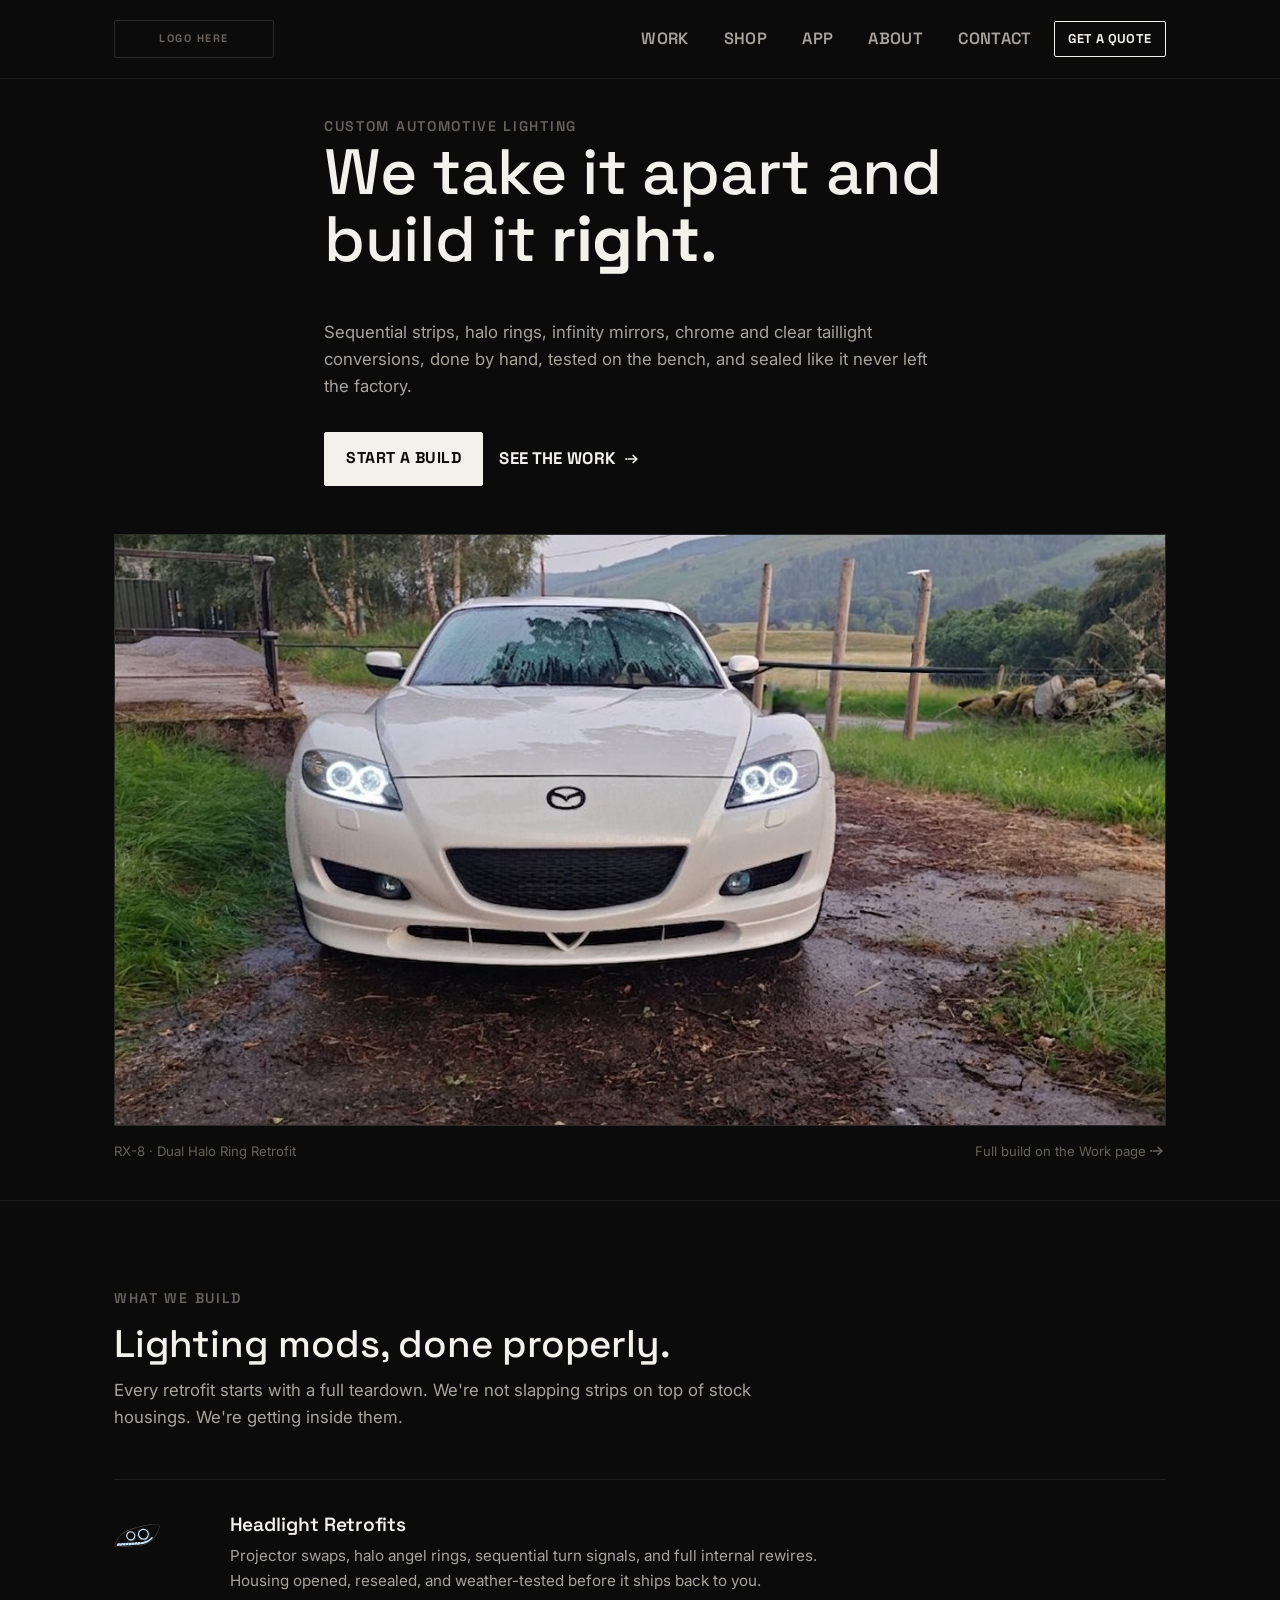
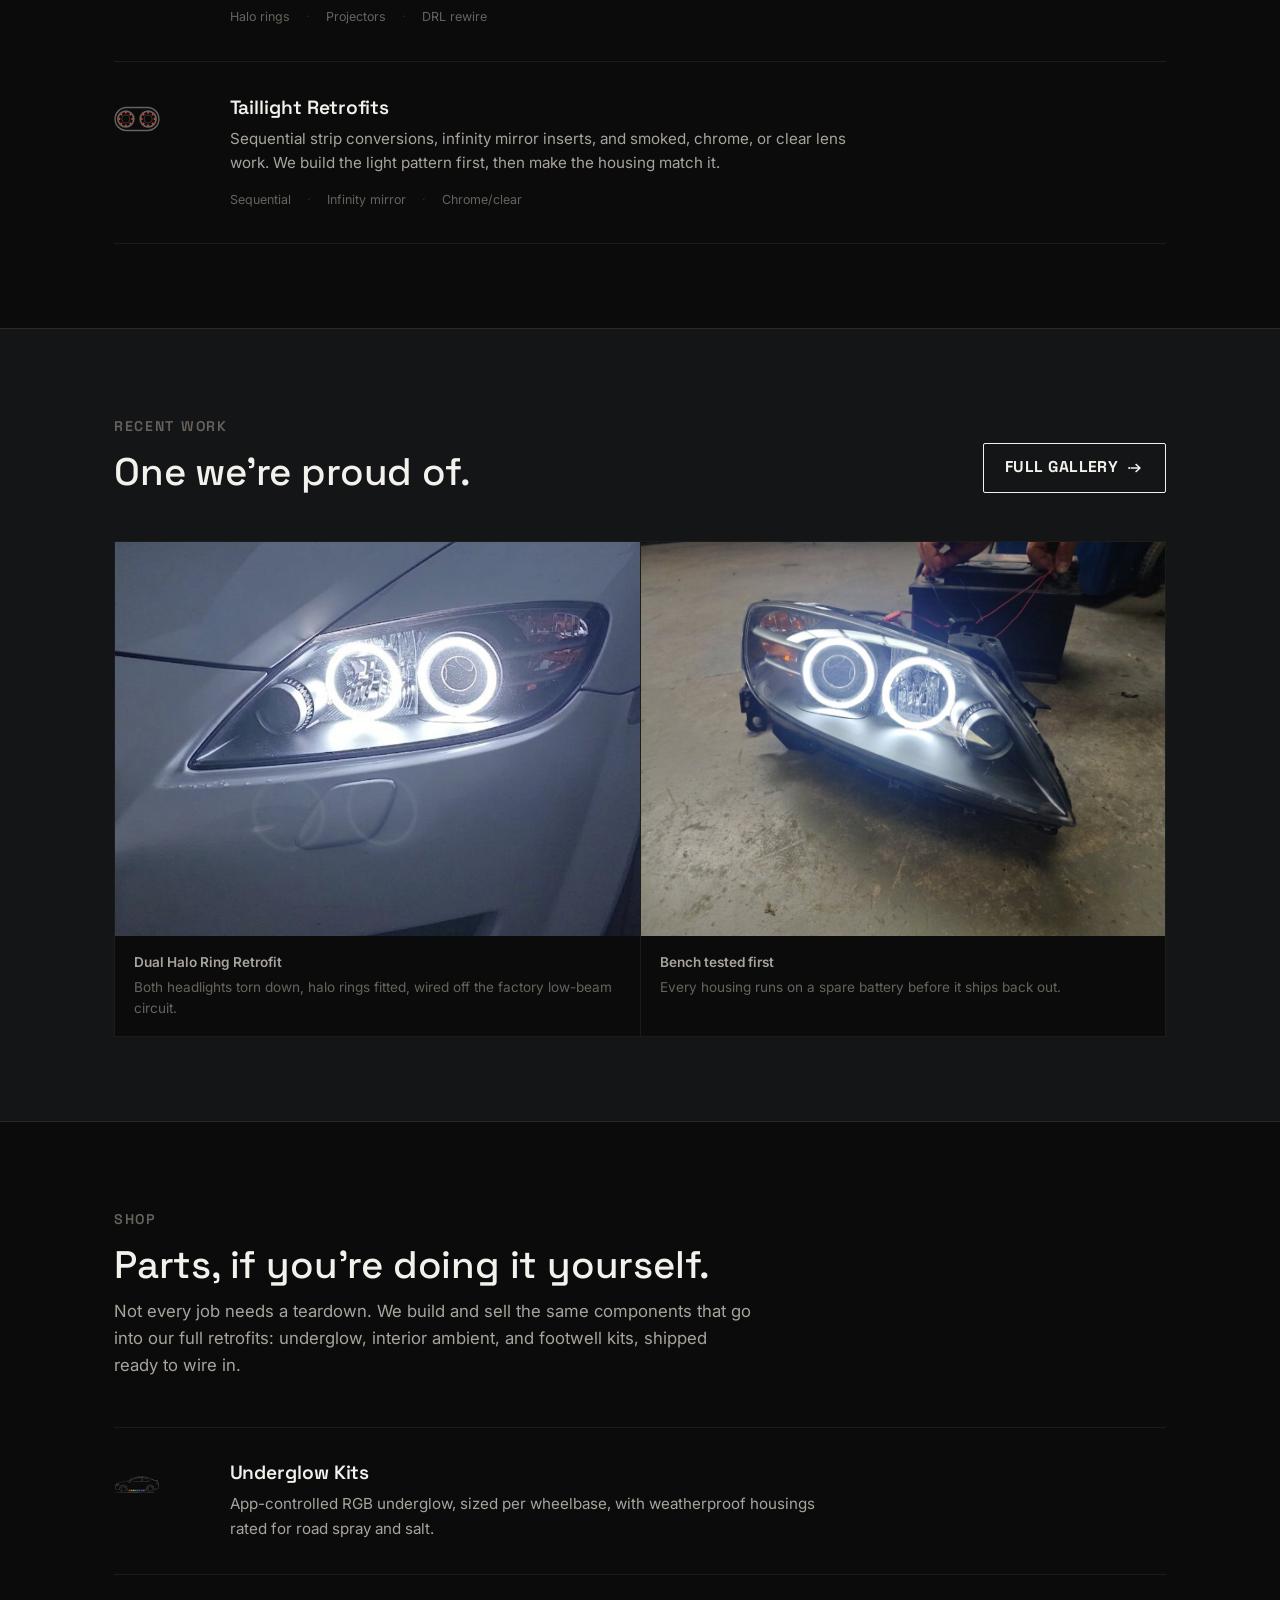
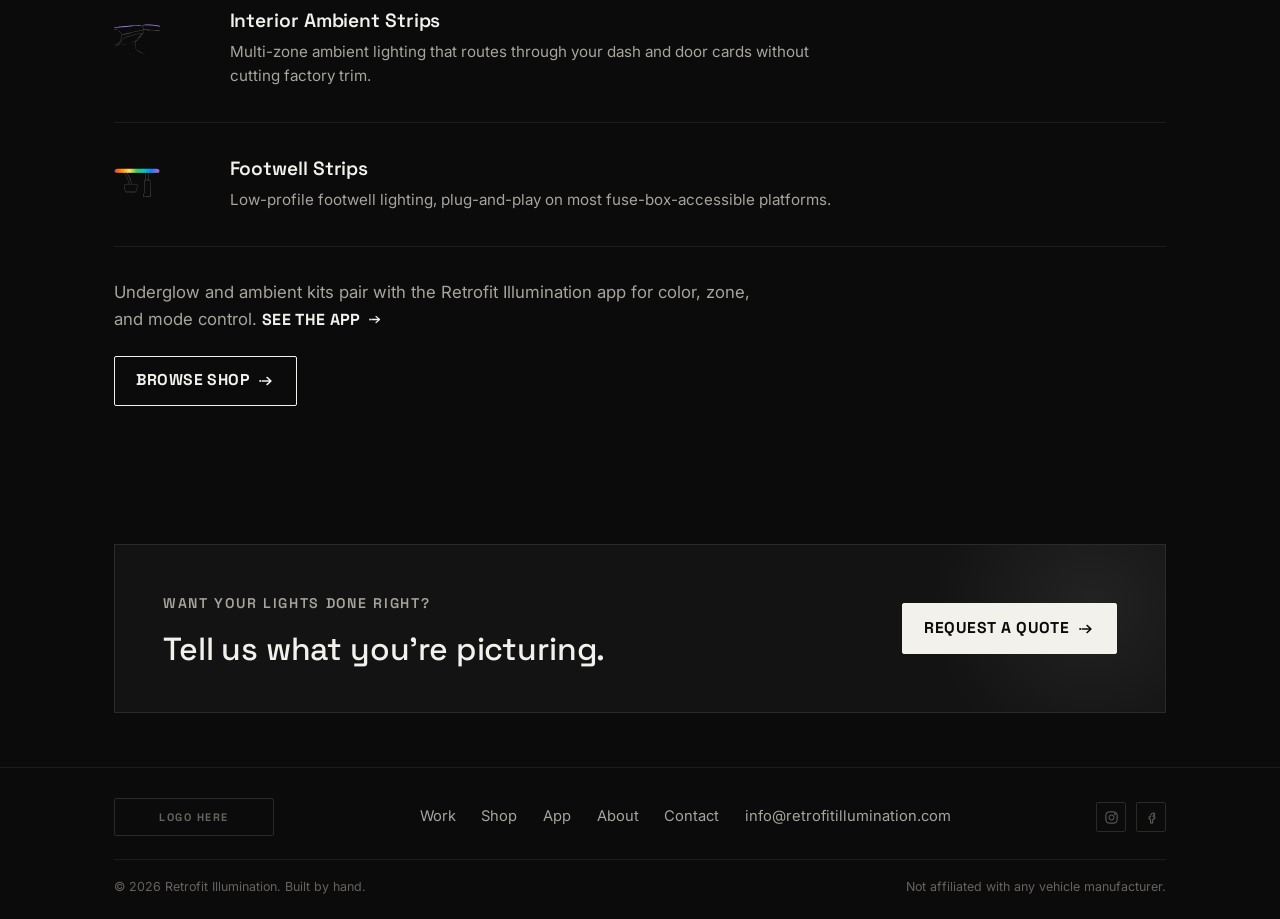
==== index.html @ 4b5e0c98 "Widen taillight ring gap and add a pill-shaped surround Increases spacing between the two rings so t" ====
<!doctype html>
<html lang="en">
<head>
<meta charset="UTF-8">
<meta name="viewport" content="width=device-width, initial-scale=1.0">
<title>Retrofit Illumination | Custom Headlight &amp; Taillight Retrofits</title>
<meta name="description" content="Headlight and taillight retrofits, sequential tail strips, halo rings, infinity mirrors, chrome/clear conversions, underglow, and interior ambient lighting. Built in-house, tested before it ships.">
<link rel="icon" href="assets/favicon.svg" type="image/svg+xml">
<link rel="stylesheet" href="css/style.css">
</head>
<body>

<nav class="site-nav">
  <div class="wrap">
    <a href="index.html" class="brand">
      <span class="logo-slot">Logo Here</span>
    </a>
    <div class="nav-cta">
      <div class="nav-links">
        <a href="work.html">Work</a>
        <a href="shop.html">Shop</a>
        <a href="app.html">App</a>
        <a href="about.html">About</a>
        <a href="contact.html">Contact</a>
      </div>
      <a href="contact.html" class="btn small">Get a Quote</a>
        <button type="button" class="menu-toggle" aria-label="Menu" aria-expanded="false">
          <span class="beams"><span></span><span></span><span></span></span>
        </button>
    </div>
  </div>
  <div class="mobile-menu">
    <div class="wrap">
      <ul>
        <li><a href="work.html">Work</a></li>
        <li><a href="shop.html">Shop</a></li>
        <li><a href="app.html">App</a></li>
        <li><a href="about.html">About</a></li>
        <li><a href="contact.html">Contact</a></li>
      </ul>
    </div>
  </div>
</nav>

<header class="hero">
  <div class="wrap hero-copy">
    <span class="kicker">Custom Automotive Lighting</span>
    <h1>We take it apart and build it <em>right</em>.</h1>
    <p class="lede">Sequential strips, halo rings, infinity mirrors, chrome and clear taillight conversions, done by hand, tested on the bench, and sealed like it never left the factory.</p>
    <div class="hero-actions">
      <a href="contact.html" class="btn btn-fill">Start a Build</a>
      <a href="work.html" class="link-arrow">See the Work <span class="arrow"><svg class="icon-beam" viewBox="0 0 20 12" width="16" height="10" fill="none" stroke="currentColor" stroke-width="1.8" stroke-linecap="round" stroke-linejoin="round" aria-hidden="true"><circle cx="1.5" cy="6" r="1.3" fill="currentColor" stroke="none"/><path d="M4 6h11M10 1.5l5 4.5-5 4.5"/></svg></span></a>
    </div>
  </div>
  <div class="wrap hero-media">
    <div class="hero-photo">
      <img src="assets/work/rx8-full-white.jpg" alt="Mazda RX-8 with halo ring headlights, front view">
    </div>
    <div class="photo-cap">
      <span>RX-8 · Dual Halo Ring Retrofit</span>
      <span class="hide-mobile">Full build on the Work page <svg class="icon-beam" viewBox="0 0 20 12" width="16" height="10" fill="none" stroke="currentColor" stroke-width="1.8" stroke-linecap="round" stroke-linejoin="round" aria-hidden="true"><circle cx="1.5" cy="6" r="1.3" fill="currentColor" stroke="none"/><path d="M4 6h11M10 1.5l5 4.5-5 4.5"/></svg></span>
    </div>
  </div>
</header>

<!-- CAPABILITIES -->
<section>
  <div class="wrap">
    <div class="sec-head">
      <span class="kicker">What We Build</span>
      <h2>Lighting mods, done properly.</h2>
      <p class="lede">Every retrofit starts with a full teardown. We're not slapping strips on top of stock housings. We're getting inside them.</p>
    </div>

    <div class="index-list">
      <div class="index-row">
        <span class="row-icon" aria-hidden="true"><svg viewBox="0 0 256 256"><g transform="translate(0.000000,256.000000) scale(0.100000,-0.100000)"><path fill="currentColor" d="M 2090.0,1929.0 C 1756.0,1893.0 1261.0,1771.0 900.0,1638.0 C 461.0,1475.0 308.0,1341.0 109.0,945.0 C 17.0,763.0 9.0,695.0 74.0,670.0 C 134.0,648.0 1430.0,733.0 1607.0,771.0 C 1862.0,826.0 2025.0,916.0 2171.0,1083.0 C 2317.0,1251.0 2430.0,1447.0 2500.0,1656.0 C 2570.0,1867.0 2522.0,1930.0 2290.0,1936.0 C 2227.0,1937.0 2137.0,1934.0 2090.0,1929.0 M 2442.0,1893.0 C 2513.0,1861.0 2524.0,1823.0 2495.0,1711.0 C 2422.0,1428.0 2177.0,1064.0 1972.0,932.0 C 1848.0,852.0 1666.0,792.0 1480.0,771.0 C 1281.0,748.0 423.0,692.0 203.0,688.0 C 59.0,686.0 45.0,692.0 53.0,755.0 C 65.0,841.0 245.0,1168.0 348.0,1288.0 C 466.0,1426.0 688.0,1547.0 1025.0,1659.0 C 1656.0,1868.0 2270.0,1969.0 2442.0,1893.0"/><path fill="#cfe9ff" d="M 1543.0,1672.0 C 1215.0,1555.0 1292.0,1074.0 1640.0,1076.0 C 1766.0,1076.0 1854.0,1131.0 1910.0,1242.0 C 2030.0,1483.0 1793.0,1761.0 1543.0,1672.0 M 1765.0,1585.0 C 1895.0,1504.0 1914.0,1307.0 1802.0,1203.0 C 1682.0,1091.0 1492.0,1127.0 1424.0,1275.0 C 1382.0,1363.0 1399.0,1479.0 1463.0,1549.0 C 1533.0,1625.0 1674.0,1642.0 1765.0,1585.0 M 1864.0,1628.0 C 1934.0,1557.0 1962.0,1495.0 1968.0,1399.0 C 1980.0,1205.0 1855.0,1067.0 1651.0,1049.0 L 1565.0,1042.0 L 1655.0,1044.0 C 1733.0,1046.0 1752.0,1050.0 1798.0,1075.0 C 1998.0,1184.0 2042.0,1449.0 1889.0,1615.0 C 1865.0,1640.0 1838.0,1666.0 1829.0,1671.0 C 1819.0,1676.0 1835.0,1656.0 1864.0,1628.0 M 1393.0,1618.0 C 1343.0,1566.0 1312.0,1506.0 1305.0,1448.0 L 1300.0,1405.0 L 1313.0,1455.0 C 1331.0,1522.0 1354.0,1564.0 1402.0,1616.0 C 1454.0,1672.0 1447.0,1673.0 1393.0,1618.0 M 834.0,1526.0 C 627.0,1430.0 630.0,1146.0 840.0,1051.0 C 933.0,1009.0 1073.0,1043.0 1134.0,1123.0 C 1296.0,1336.0 1072.0,1637.0 834.0,1526.0 M 1042.0,1454.0 C 1160.0,1371.0 1157.0,1201.0 1037.0,1122.0 C 978.0,1083.0 891.0,1084.0 831.0,1123.0 C 785.0,1154.0 740.0,1232.0 740.0,1284.0 C 740.0,1445.0 915.0,1543.0 1042.0,1454.0 M 1146.0,1480.0 C 1181.0,1439.0 1202.0,1391.0 1216.0,1316.0 L 1230.0,1245.0 L 1225.0,1309.0 C 1219.0,1383.0 1193.0,1445.0 1152.0,1481.0 L 1125.0,1505.0 L 1146.0,1480.0 M 1291.0,1375.0 C 1289.0,1333.0 1322.0,1233.0 1353.0,1188.0 C 1387.0,1138.0 1457.0,1078.0 1503.0,1061.0 C 1558.0,1040.0 1552.0,1051.0 1492.0,1081.0 C 1383.0,1135.0 1337.0,1202.0 1301.0,1355.0 C 1296.0,1377.0 1292.0,1386.0 1291.0,1375.0 M 2061.0,1207.0 C 2055.0,1199.0 2053.0,1191.0 2055.0,1188.0 C 2058.0,1185.0 2033.0,1157.0 1999.0,1126.0 C 1897.0,1032.0 1749.0,969.0 1582.0,951.0 C 1536.0,946.0 1498.0,940.0 1496.0,939.0 C 1489.0,929.0 1450.0,826.0 1450.0,817.0 C 1450.0,803.0 1537.0,815.0 1656.0,845.0 C 1843.0,892.0 2028.0,1004.0 2125.0,1128.0 C 2185.0,1204.0 2184.0,1214.0 2119.0,1206.0 C 2085.0,1201.0 2070.0,1202.0 2075.0,1210.0 C 2084.0,1225.0 2074.0,1222.0 2061.0,1207.0 M 1175.0,1136.0 C 1136.0,1069.0 1069.0,1024.0 994.0,1014.0 C 928.0,1006.0 848.0,1015.0 808.0,1036.0 C 793.0,1044.0 780.0,1048.0 780.0,1045.0 C 780.0,1041.0 801.0,1030.0 827.0,1018.0 C 956.0,961.0 1129.0,1020.0 1191.0,1143.0 C 1221.0,1200.0 1210.0,1196.0 1175.0,1136.0 M 1310.0,874.0 C 1293.0,838.0 1280.0,804.0 1280.0,799.0 C 1280.0,790.0 1411.0,799.0 1422.0,809.0 C 1427.0,813.0 1441.0,844.0 1454.0,878.0 L 1479.0,940.0 L 1409.0,940.0 L 1339.0,940.0 L 1310.0,874.0 M 1146.0,859.0 C 1131.0,820.0 1120.0,787.0 1122.0,785.0 C 1124.0,783.0 1156.0,784.0 1194.0,788.0 L 1262.0,795.0 L 1286.0,854.0 C 1299.0,887.0 1310.0,917.0 1310.0,922.0 C 1310.0,926.0 1279.0,930.0 1242.0,930.0 L 1174.0,930.0 L 1146.0,859.0 M 916.0,910.0 L 848.0,905.0 L 822.0,837.0 C 809.0,800.0 799.0,768.0 801.0,767.0 C 803.0,765.0 835.0,766.0 872.0,768.0 L 939.0,772.0 L 966.0,841.0 C 980.0,880.0 991.0,912.0 989.0,913.0 C 987.0,914.0 954.0,913.0 916.0,910.0 M 984.0,850.0 C 969.0,811.0 959.0,778.0 962.0,775.0 C 964.0,773.0 996.0,773.0 1033.0,777.0 L 1100.0,783.0 L 1119.0,834.0 C 1130.0,862.0 1141.0,893.0 1145.0,903.0 C 1151.0,918.0 1145.0,920.0 1082.0,920.0 L 1012.0,920.0 L 984.0,850.0 M 757.0,900.0 L 688.0,895.0 L 664.0,836.0 C 636.0,766.0 634.0,745.0 656.0,754.0 C 665.0,757.0 695.0,760.0 724.0,760.0 L 777.0,760.0 L 804.0,832.0 C 818.0,871.0 829.0,904.0 828.0,904.0 C 826.0,905.0 794.0,903.0 757.0,900.0 M 596.0,890.0 L 526.0,885.0 L 503.0,825.0 C 490.0,793.0 480.0,762.0 480.0,758.0 C 480.0,754.0 511.0,750.0 549.0,750.0 L 617.0,750.0 L 644.0,822.0 C 658.0,861.0 669.0,894.0 668.0,894.0 C 666.0,895.0 634.0,893.0 596.0,890.0 M 430.0,883.0 L 365.0,879.0 L 339.0,809.0 L 312.0,739.0 L 383.0,742.0 L 455.0,745.0 L 482.0,810.0 C 511.0,881.0 514.0,891.0 503.0,888.0 C 498.0,887.0 466.0,884.0 430.0,883.0 M 257.0,873.0 L 199.0,869.0 L 179.0,824.0 C 169.0,799.0 157.0,767.0 154.0,753.0 L 147.0,729.0 L 221.0,736.0 C 262.0,739.0 296.0,743.0 297.0,744.0 C 298.0,744.0 310.0,775.0 324.0,813.0 C 346.0,872.0 347.0,880.0 332.0,878.0 C 323.0,877.0 289.0,875.0 257.0,873.0"/></g></svg></span>
        <div>
          <h3>Headlight Retrofits</h3>
          <p>Projector swaps, halo angel rings, sequential turn signals, and full internal rewires. Housing opened, resealed, and weather-tested before it ships back to you.</p>
          <div class="tags"><span>Halo rings</span><span>Projectors</span><span>DRL rewire</span></div>
        </div>
      </div>
      <div class="index-row">
        <span class="row-icon" aria-hidden="true"><svg viewBox="0 0 256 256"><rect x="6" y="64" width="244" height="128" rx="64" fill="none" stroke="currentColor" stroke-width="8"/><circle cx="66" cy="128" r="44" fill="none" stroke="currentColor" stroke-width="10"/><circle cx="66" cy="128" r="22" fill="none" stroke="currentColor" stroke-width="6" opacity=".5"/><rect x="60.5" y="88.5" width="11" height="9" rx="4.5" fill="#ff3b30" transform="rotate(0.0 66 128)"/><rect x="60.5" y="88.5" width="11" height="9" rx="4.5" fill="#ff3b30" transform="rotate(45.0 66 128)"/><rect x="60.5" y="88.5" width="11" height="9" rx="4.5" fill="#ff3b30" transform="rotate(90.0 66 128)"/><rect x="60.5" y="88.5" width="11" height="9" rx="4.5" fill="#ff3b30" transform="rotate(135.0 66 128)"/><rect x="60.5" y="88.5" width="11" height="9" rx="4.5" fill="#ff3b30" transform="rotate(180.0 66 128)"/><rect x="60.5" y="88.5" width="11" height="9" rx="4.5" fill="#ff3b30" transform="rotate(225.0 66 128)"/><rect x="60.5" y="88.5" width="11" height="9" rx="4.5" fill="#ff3b30" transform="rotate(270.0 66 128)"/><rect x="60.5" y="88.5" width="11" height="9" rx="4.5" fill="#ff3b30" transform="rotate(315.0 66 128)"/><circle cx="190" cy="128" r="44" fill="none" stroke="currentColor" stroke-width="10"/><circle cx="190" cy="128" r="22" fill="none" stroke="currentColor" stroke-width="6" opacity=".5"/><rect x="184.5" y="88.5" width="11" height="9" rx="4.5" fill="#ff3b30" transform="rotate(0.0 190 128)"/><rect x="184.5" y="88.5" width="11" height="9" rx="4.5" fill="#ff3b30" transform="rotate(45.0 190 128)"/><rect x="184.5" y="88.5" width="11" height="9" rx="4.5" fill="#ff3b30" transform="rotate(90.0 190 128)"/><rect x="184.5" y="88.5" width="11" height="9" rx="4.5" fill="#ff3b30" transform="rotate(135.0 190 128)"/><rect x="184.5" y="88.5" width="11" height="9" rx="4.5" fill="#ff3b30" transform="rotate(180.0 190 128)"/><rect x="184.5" y="88.5" width="11" height="9" rx="4.5" fill="#ff3b30" transform="rotate(225.0 190 128)"/><rect x="184.5" y="88.5" width="11" height="9" rx="4.5" fill="#ff3b30" transform="rotate(270.0 190 128)"/><rect x="184.5" y="88.5" width="11" height="9" rx="4.5" fill="#ff3b30" transform="rotate(315.0 190 128)"/></svg></span>
        <div>
          <h3>Taillight Retrofits</h3>
          <p>Sequential strip conversions, infinity mirror inserts, and smoked, chrome, or clear lens work. We build the light pattern first, then make the housing match it.</p>
          <div class="tags"><span>Sequential</span><span>Infinity mirror</span><span>Chrome/clear</span></div>
        </div>
      </div>
    </div>
  </div>
</section>

<!-- FEATURED WORK -->
<section class="alt">
  <div class="wrap">
    <div class="sec-head-row">
      <div class="sec-head" style="margin-bottom:0;">
        <span class="kicker">Recent Work</span>
        <h2>One we're proud of.</h2>
      </div>
      <a href="work.html" class="btn">Full Gallery <svg class="icon-beam" viewBox="0 0 20 12" width="16" height="10" fill="none" stroke="currentColor" stroke-width="1.8" stroke-linecap="round" stroke-linejoin="round" aria-hidden="true"><circle cx="1.5" cy="6" r="1.3" fill="currentColor" stroke="none"/><path d="M4 6h11M10 1.5l5 4.5-5 4.5"/></svg></a>
    </div>

    <div class="photo-grid">
      <figure>
        <img class="obj-headlight" src="assets/work/rx8-offside-closeup.jpg" alt="RX-8 halo headlight lit up at night, close up">
        <figcaption><strong>Dual Halo Ring Retrofit</strong>Both headlights torn down, halo rings fitted, wired off the factory low-beam circuit.</figcaption>
      </figure>
      <figure>
        <img src="assets/work/rx8-benchtest.jpg" alt="RX-8 headlight off the car, wired to a battery for a bench test">
        <figcaption><strong>Bench tested first</strong>Every housing runs on a spare battery before it ships back out.</figcaption>
      </figure>
    </div>
  </div>
</section>

<!-- SHOP -->
<section>
  <div class="wrap">
    <div class="sec-head">
      <span class="kicker">Shop</span>
      <h2>Parts, if you're doing it yourself.</h2>
      <p class="lede">Not every job needs a teardown. We build and sell the same components that go into our full retrofits: underglow, interior ambient, and footwell kits, shipped ready to wire in.</p>
    </div>

    <div class="index-list">
      <div class="index-row">
        <span class="row-icon" aria-hidden="true"><svg viewBox="0 0 256 256"><g transform="translate(0.000000,256.000000) scale(0.100000,-0.100000)"><path fill="currentColor" d="M 1325.0,1690.0 C 1170.0,1673.0 1022.0,1615.0 820.0,1495.0 C 726.0,1438.0 724.0,1438.0 572.0,1414.0 C 148.0,1348.0 68.0,1292.0 73.0,1069.0 L 75.0,985.0 L 112.0,967.0 C 135.0,956.0 175.0,948.0 220.0,947.0 L 291.0,945.0 L 295.0,1004.0 C 303.0,1127.0 378.0,1210.0 490.0,1218.0 C 638.0,1229.0 742.0,1120.0 728.0,970.0 C 723.0,920.0 723.0,920.0 753.0,920.0 C 772.0,920.0 789.0,912.0 802.0,895.0 L 821.0,870.0 L 1261.0,870.0 L 1701.0,870.0 L 1724.0,895.0 C 1737.0,909.0 1758.0,920.0 1772.0,920.0 C 1796.0,920.0 1797.0,922.0 1797.0,988.0 C 1797.0,1129.0 1886.0,1223.0 2016.0,1222.0 C 2130.0,1221.0 2230.0,1124.0 2230.0,1015.0 C 2230.0,994.0 2236.0,977.0 2243.0,974.0 C 2269.0,964.0 2443.0,1009.0 2467.0,1032.0 C 2509.0,1072.0 2527.0,1205.0 2494.0,1241.0 C 2485.0,1251.0 2470.0,1304.0 2459.0,1361.0 C 2449.0,1416.0 2439.0,1465.0 2436.0,1468.0 C 2432.0,1471.0 2384.0,1479.0 2327.0,1485.0 C 2237.0,1496.0 2211.0,1503.0 2100.0,1554.0 C 1943.0,1626.0 1826.0,1666.0 1730.0,1679.0 C 1620.0,1693.0 1405.0,1700.0 1325.0,1690.0 M 1655.0,1669.0 C 1797.0,1655.0 1898.0,1625.0 2075.0,1544.0 C 2205.0,1486.0 2230.0,1478.0 2322.0,1467.0 C 2421.0,1455.0 2425.0,1454.0 2425.0,1430.0 C 2425.0,1410.0 2419.0,1405.0 2386.0,1398.0 C 2324.0,1385.0 2317.0,1375.0 2340.0,1329.0 C 2362.0,1286.0 2385.0,1270.0 2427.0,1270.0 C 2475.0,1269.0 2493.0,1232.0 2488.0,1143.0 C 2482.0,1048.0 2468.0,1034.0 2364.0,1009.0 C 2253.0,983.0 2253.0,983.0 2245.0,1033.0 C 2195.0,1330.0 1780.0,1291.0 1780.0,989.0 C 1780.0,933.0 1761.0,920.0 1723.0,950.0 C 1698.0,969.0 1682.0,970.0 1260.0,970.0 C 833.0,970.0 823.0,970.0 805.0,950.0 C 794.0,938.0 777.0,930.0 766.0,932.0 C 747.0,935.0 744.0,944.0 740.0,1011.0 C 734.0,1097.0 707.0,1149.0 648.0,1193.0 C 501.0,1303.0 294.0,1203.0 282.0,1016.0 L 278.0,954.0 L 216.0,962.0 C 183.0,967.0 141.0,975.0 124.0,981.0 L 92.0,991.0 L 92.0,1068.0 C 91.0,1179.0 92.0,1180.0 153.0,1180.0 C 209.0,1180.0 269.0,1211.0 290.0,1250.0 C 307.0,1283.0 294.0,1289.0 222.0,1285.0 L 155.0,1280.0 L 207.0,1306.0 C 275.0,1339.0 421.0,1374.0 590.0,1399.0 L 725.0,1418.0 L 840.0,1486.0 C 1148.0,1666.0 1314.0,1703.0 1655.0,1669.0 M 2447.0,1340.0 L 2457.0,1290.0 L 2424.0,1290.0 C 2400.0,1290.0 2385.0,1298.0 2366.0,1321.0 C 2332.0,1361.0 2333.0,1367.0 2373.0,1379.0 C 2432.0,1396.0 2437.0,1394.0 2447.0,1340.0 M 280.0,1260.0 C 280.0,1237.0 205.0,1200.0 158.0,1200.0 C 106.0,1200.0 102.0,1204.0 125.0,1237.0 C 140.0,1258.0 163.0,1264.0 248.0,1268.0 C 265.0,1269.0 280.0,1266.0 280.0,1260.0 M 1701.0,950.0 C 1721.0,939.0 1727.0,905.0 1711.0,895.0 C 1692.0,884.0 828.0,889.0 814.0,901.0 C 796.0,916.0 796.0,925.0 816.0,944.0 C 830.0,958.0 883.0,960.0 1256.0,960.0 C 1530.0,960.0 1688.0,956.0 1701.0,950.0 M 1285.0,1630.0 C 1162.0,1610.0 1052.0,1566.0 920.0,1483.0 C 867.0,1449.0 800.0,1392.0 800.0,1381.0 C 800.0,1375.0 1180.0,1390.0 1416.0,1405.0 L 1527.0,1412.0 L 1539.0,1493.0 C 1556.0,1606.0 1560.0,1620.0 1577.0,1620.0 C 1587.0,1620.0 1589.0,1612.0 1585.0,1588.0 C 1569.0,1489.0 1560.0,1417.0 1563.0,1413.0 C 1566.0,1411.0 1652.0,1414.0 1756.0,1420.0 C 1933.0,1430.0 1946.0,1432.0 1962.0,1453.0 C 1984.0,1481.0 1984.0,1493.0 1962.0,1513.0 C 1935.0,1538.0 1803.0,1596.0 1730.0,1615.0 C 1653.0,1635.0 1377.0,1644.0 1285.0,1630.0 M 1540.0,1602.0 C 1540.0,1585.0 1525.0,1491.0 1515.0,1445.0 C 1511.0,1425.0 1500.0,1424.0 1223.0,1412.0 C 1065.0,1405.0 908.0,1397.0 875.0,1394.0 L 815.0,1388.0 L 865.0,1425.0 C 1054.0,1564.0 1208.0,1618.0 1423.0,1619.0 C 1530.0,1620.0 1540.0,1618.0 1540.0,1602.0 M 1735.0,1594.0 C 1816.0,1575.0 1960.0,1505.0 1960.0,1486.0 C 1960.0,1452.0 1919.0,1442.0 1746.0,1436.0 L 1577.0,1429.0 L 1583.0,1467.0 C 1587.0,1488.0 1592.0,1531.0 1596.0,1563.0 L 1603.0,1620.0 L 1639.0,1614.0 C 1659.0,1611.0 1702.0,1602.0 1735.0,1594.0 M 415.0,1165.0 C 349.0,1121.0 325.0,1078.0 325.0,1000.0 C 325.0,922.0 357.0,862.0 415.0,833.0 C 449.0,815.0 448.0,815.0 264.0,815.0 C 162.0,815.0 76.0,812.0 73.0,808.0 C 71.0,803.0 619.0,800.0 1291.0,800.0 C 1963.0,800.0 2511.0,803.0 2507.0,806.0 C 2504.0,810.0 2403.0,813.0 2284.0,813.0 C 2089.0,813.0 2071.0,815.0 2096.0,828.0 C 2167.0,864.0 2203.0,920.0 2203.0,995.0 C 2203.0,1106.0 2121.0,1190.0 2015.0,1190.0 C 1821.0,1190.0 1749.0,935.0 1914.0,835.0 L 1948.0,814.0 L 1259.0,815.0 C 667.0,815.0 575.0,817.0 598.0,829.0 C 721.0,891.0 736.0,1071.0 625.0,1156.0 C 569.0,1198.0 472.0,1202.0 415.0,1165.0 M 587.0,1161.0 C 661.0,1127.0 703.0,1035.0 681.0,953.0 C 640.0,802.0 441.0,774.0 363.0,908.0 C 273.0,1061.0 426.0,1234.0 587.0,1161.0 M 2086.0,1161.0 C 2225.0,1098.0 2223.0,900.0 2082.0,838.0 C 1964.0,785.0 1840.0,868.0 1840.0,999.0 C 1840.0,1133.0 1966.0,1216.0 2086.0,1161.0 M 455.0,1114.0 C 392.0,1083.0 366.0,1012.0 393.0,947.0 C 433.0,853.0 566.0,844.0 620.0,933.0 C 685.0,1040.0 566.0,1171.0 455.0,1114.0 M 583.0,1089.0 C 670.0,1021.0 608.0,868.0 500.0,884.0 C 357.0,906.0 365.0,1110.0 509.0,1110.0 C 543.0,1110.0 565.0,1104.0 583.0,1089.0 M 1951.0,1113.0 C 1929.0,1102.0 1911.0,1082.0 1899.0,1056.0 C 1876.0,1004.0 1876.0,995.0 1900.0,945.0 C 1945.0,851.0 2059.0,843.0 2117.0,929.0 C 2191.0,1039.0 2071.0,1172.0 1951.0,1113.0 M 2078.0,1094.0 C 2091.0,1085.0 2108.0,1062.0 2117.0,1043.0 C 2155.0,950.0 2071.0,858.0 1975.0,890.0 C 1889.0,918.0 1873.0,1059.0 1952.0,1097.0 C 2004.0,1123.0 2035.0,1122.0 2078.0,1094.0"/><path fill="#ff3b30" d="M 830.0,920.0 C 830.0,903.0 837.0,900.0 880.0,900.0 C 923.0,900.0 930.0,903.0 930.0,920.0 C 930.0,937.0 923.0,940.0 880.0,940.0 C 837.0,940.0 830.0,937.0 830.0,920.0"/><path fill="#ff9500" d="M 940.0,920.0 C 940.0,903.0 947.0,900.0 990.0,900.0 C 1033.0,900.0 1040.0,903.0 1040.0,920.0 C 1040.0,937.0 1033.0,940.0 990.0,940.0 C 947.0,940.0 940.0,937.0 940.0,920.0"/><path fill="#ffe066" d="M 1050.0,920.0 C 1050.0,903.0 1057.0,900.0 1100.0,900.0 C 1143.0,900.0 1150.0,903.0 1150.0,920.0 C 1150.0,937.0 1143.0,940.0 1100.0,940.0 C 1057.0,940.0 1050.0,937.0 1050.0,920.0"/><path fill="#34c759" d="M 1160.0,920.0 C 1160.0,903.0 1167.0,900.0 1204.0,900.0 C 1232.0,900.0 1250.0,905.0 1253.0,914.0 C 1261.0,935.0 1251.0,940.0 1203.0,940.0 C 1167.0,940.0 1160.0,937.0 1160.0,920.0"/><path fill="#00c7c3" d="M 1270.0,919.0 C 1270.0,901.0 1275.0,899.0 1317.0,902.0 C 1353.0,904.0 1366.0,909.0 1368.0,923.0 C 1371.0,937.0 1364.0,940.0 1321.0,940.0 C 1276.0,940.0 1270.0,937.0 1270.0,919.0"/><path fill="#0a84ff" d="M 1380.0,920.0 C 1380.0,903.0 1387.0,900.0 1425.0,900.0 C 1463.0,900.0 1470.0,903.0 1470.0,920.0 C 1470.0,937.0 1463.0,940.0 1425.0,940.0 C 1387.0,940.0 1380.0,937.0 1380.0,920.0"/><path fill="#5e5ce6" d="M 1490.0,920.0 C 1490.0,903.0 1497.0,900.0 1535.0,900.0 C 1573.0,900.0 1580.0,903.0 1580.0,920.0 C 1580.0,937.0 1573.0,940.0 1535.0,940.0 C 1497.0,940.0 1490.0,937.0 1490.0,920.0"/><path fill="#bf5af2" d="M 1600.0,919.0 C 1600.0,901.0 1605.0,899.0 1647.0,902.0 C 1683.0,904.0 1696.0,909.0 1698.0,923.0 C 1701.0,937.0 1694.0,940.0 1651.0,940.0 C 1606.0,940.0 1600.0,937.0 1600.0,919.0"/></g></svg></span>
        <div>
          <h3>Underglow Kits</h3>
          <p>App-controlled RGB underglow, sized per wheelbase, with weatherproof housings rated for road spray and salt.</p>
        </div>
      </div>
      <div class="index-row">
        <span class="row-icon" aria-hidden="true"><svg viewBox="0 0 256 256"><g transform="translate(0.000000,256.000000) scale(0.100000,-0.100000)"><path fill="currentColor" d="M 1580.0,1576.0 C 1615.0,1508.0 1639.0,1435.0 1629.0,1425.0 C 1624.0,1421.0 1074.0,1289.0 735.0,1210.0 C 449.0,1144.0 457.0,1147.0 452.0,1132.0 C 445.0,1111.0 488.0,1118.0 835.0,1201.0 C 1560.0,1372.0 1635.0,1390.0 1637.0,1390.0 C 1644.0,1390.0 1639.0,1321.0 1629.0,1287.0 C 1611.0,1220.0 1445.0,994.0 1303.0,842.0 C 1235.0,770.0 1198.0,757.0 1260.0,828.0 C 1493.0,1094.0 1566.0,1207.0 1516.0,1226.0 C 1505.0,1230.0 1010.0,1102.0 744.0,1026.0 C 575.0,977.0 508.0,921.0 411.0,751.0 C 316.0,582.0 288.0,562.0 98.0,520.0 C 44.0,508.0 0.0,495.0 0.0,491.0 C 0.0,480.0 229.0,533.0 266.0,553.0 C 318.0,580.0 356.0,626.0 417.0,733.0 C 489.0,860.0 554.0,931.0 634.0,969.0 C 693.0,997.0 1459.0,1210.0 1500.0,1210.0 C 1511.0,1210.0 1520.0,1205.0 1520.0,1200.0 C 1520.0,1164.0 1426.0,1035.0 1288.0,880.0 C 1204.0,786.0 1189.0,773.0 1140.0,758.0 C 1072.0,737.0 196.0,490.0 83.0,460.0 C 37.0,448.0 0.0,434.0 0.0,429.0 C 0.0,424.0 6.0,423.0 13.0,425.0 C 19.0,427.0 131.0,458.0 260.0,494.0 C 470.0,552.0 1108.0,732.0 1152.0,746.0 C 1169.0,751.0 1169.0,743.0 1164.0,648.0 C 1149.0,413.0 1211.0,275.0 1367.0,196.0 C 1462.0,148.0 1703.0,49.0 1717.0,52.0 C 1725.0,54.0 1678.0,77.0 1613.0,104.0 C 1229.0,263.0 1180.0,318.0 1180.0,594.0 C 1180.0,748.0 1182.0,755.0 1231.0,769.0 C 1262.0,778.0 1289.0,803.0 1370.0,898.0 C 1577.0,1141.0 1650.0,1256.0 1650.0,1342.0 L 1650.0,1390.0 L 1697.0,1390.0 C 1722.0,1390.0 1836.0,1383.0 1949.0,1375.0 C 2062.0,1367.0 2218.0,1355.0 2295.0,1350.0 C 2372.0,1344.0 2463.0,1337.0 2498.0,1334.0 C 2550.0,1329.0 2560.0,1330.0 2560.0,1343.0 C 2560.0,1364.0 2549.0,1365.0 2118.0,1395.0 C 1709.0,1424.0 1654.0,1425.0 1646.0,1408.0 C 1643.0,1401.0 1643.0,1405.0 1645.0,1417.0 C 1652.0,1443.0 1617.0,1549.0 1583.0,1607.0 C 1541.0,1679.0 1539.0,1655.0 1580.0,1576.0 M 63.0,1413.0 C 28.0,1411.0 0.0,1405.0 0.0,1400.0 C 0.0,1396.0 45.0,1394.0 100.0,1397.0 L 200.0,1403.0 L 280.0,1322.0 C 389.0,1211.0 420.0,1161.0 420.0,1094.0 C 420.0,1026.0 370.0,829.0 335.0,760.0 C 276.0,641.0 257.0,627.0 110.0,590.0 C 7.0,565.0 -4.0,561.0 2.0,554.0 C 9.0,547.0 206.0,597.0 239.0,615.0 C 302.0,647.0 364.0,762.0 406.0,925.0 C 444.0,1074.0 443.0,1143.0 403.0,1201.0 C 317.0,1325.0 207.0,1421.0 156.0,1418.0 C 139.0,1417.0 97.0,1415.0 63.0,1413.0"/><path fill="#b388ff" d="M 1725.0,1688.0 C 1654.0,1683.0 1591.0,1675.0 1585.0,1669.0 C 1566.0,1650.0 1597.0,1643.0 1680.0,1651.0 C 1910.0,1671.0 2196.0,1655.0 2443.0,1606.0 C 2551.0,1585.0 2560.0,1584.0 2560.0,1600.0 C 2560.0,1615.0 2539.0,1622.0 2448.0,1639.0 C 2206.0,1685.0 1937.0,1704.0 1725.0,1688.0 M 1220.0,1650.0 C 1005.0,1630.0 379.0,1576.0 175.0,1560.0 C 17.0,1547.0 0.0,1544.0 0.0,1524.0 C 0.0,1512.0 9.0,1510.0 47.0,1515.0 C 74.0,1518.0 383.0,1545.0 735.0,1575.0 C 1087.0,1605.0 1408.0,1632.0 1448.0,1636.0 C 1499.0,1641.0 1520.0,1646.0 1520.0,1656.0 C 1520.0,1674.0 1473.0,1673.0 1220.0,1650.0"/></g></svg></span>
        <div>
          <h3>Interior Ambient Strips</h3>
          <p>Multi-zone ambient lighting that routes through your dash and door cards without cutting factory trim.</p>
        </div>
      </div>
      <div class="index-row">
        <span class="row-icon" aria-hidden="true"><svg viewBox="0 0 256 256"><g transform="translate(0.000000,256.000000) scale(0.100000,-0.100000)"><path fill="currentColor" d="M54 1836 c-36 -30 -39 -86 -6 -119 22 -21 29 -22 271 -25 l249 -3 56 -102 c104 -188 166 -321 194 -422 l28 -100 -110 -5 c-121 -6 -152 -17 -162 -57 -21 -82 32 -330 81 -379 l24 -24 260 0 259 0 26 30 c41 49 68 150 73 275 7 149 8 149 -172 153 l-132 3 -33 127 c-28 107 -48 156 -126 310 -52 100 -94 184 -94 187 0 3 230 5 510 5 l510 0 0 -195 c0 -107 0 -198 0 -202 0 -5 -11 -9 -25 -11 -53 -7 -55 -18 -55 -374 l0 -327 -35 -96 c-36 -100 -36 -125 1 -139 8 -3 90 -6 180 -6 162 0 165 0 189 25 l25 24 0 423 c0 474 1 468 -66 468 l-34 0 0 205 0 205 275 0 276 0 24 25 c34 33 34 87 0 120 l-24 25 -1205 0 -1205 0 -27 -24z m696 -218 c97 -174 161 -316 193 -435 l34 -123 -56 0 -56 0 -29 108 c-27 99 -128 316 -223 480 l-25 42 61 0 60 0 41 -72z m1170 -128 l0 -200 -54 0 c-30 0 -61 -3 -70 -6 -14 -5 -16 16 -16 200 l0 206 70 0 70 0 0 -200z m78 -236 l22 -15 0 -424 c0 -372 -2 -425 -16 -439 -21 -22 -345 -24 -363 -3 -8 11 -2 38 24 113 l35 99 0 327 c0 283 2 329 16 342 22 23 249 23 282 0z m-741 -222 c38 -24 35 -171 -7 -305 -35 -112 -19 -107 -314 -107 l-255 0 -20 26 c-33 42 -62 150 -68 260 -8 143 -33 134 347 134 168 0 310 -4 317 -8z"/></g><defs><linearGradient id="footwellRGB" x1="0" y1="0" x2="1" y2="0"><stop offset="0%" stop-color="#ff3b30"/><stop offset="16%" stop-color="#ff9500"/><stop offset="33%" stop-color="#ffe066"/><stop offset="50%" stop-color="#34c759"/><stop offset="66%" stop-color="#00c7c3"/><stop offset="83%" stop-color="#0a84ff"/><stop offset="100%" stop-color="#bf5af2"/></linearGradient></defs><rect x="6" y="66" width="244" height="22" rx="11" fill="url(#footwellRGB)"/></svg></span>
        <div>
          <h3>Footwell Strips</h3>
          <p>Low-profile footwell lighting, plug-and-play on most fuse-box-accessible platforms.</p>
        </div>
      </div>
    </div>
    <p class="lede" style="margin-top:2rem;">Underglow and ambient kits pair with the Retrofit Illumination app for color, zone, and mode control. <a href="app.html" class="link-arrow" style="font-size:1rem; padding:0;">See the App <svg class="icon-beam" viewBox="0 0 20 12" width="14" height="9" fill="none" stroke="currentColor" stroke-width="1.8" stroke-linecap="round" stroke-linejoin="round" aria-hidden="true"><circle cx="1.5" cy="6" r="1.3" fill="currentColor" stroke="none"/><path d="M4 6h11M10 1.5l5 4.5-5 4.5"/></svg></a></p>
    <div style="margin-top:1.4rem;">
      <a href="shop.html" class="btn">Browse Shop <svg class="icon-beam" viewBox="0 0 20 12" width="16" height="10" fill="none" stroke="currentColor" stroke-width="1.8" stroke-linecap="round" stroke-linejoin="round" aria-hidden="true"><circle cx="1.5" cy="6" r="1.3" fill="currentColor" stroke="none"/><path d="M4 6h11M10 1.5l5 4.5-5 4.5"/></svg></a>
    </div>
  </div>
</section>

<!-- CTA -->
<section class="tight">
  <div class="wrap">
    <div class="cta-band">
      <div>
        <span class="kicker">Want your lights done right?</span>
        <h2>Tell us what you're picturing.</h2>
      </div>
      <a href="contact.html" class="btn btn-fill">Request a Quote <svg class="icon-beam" viewBox="0 0 20 12" width="16" height="10" fill="none" stroke="currentColor" stroke-width="1.8" stroke-linecap="round" stroke-linejoin="round" aria-hidden="true"><circle cx="1.5" cy="6" r="1.3" fill="currentColor" stroke="none"/><path d="M4 6h11M10 1.5l5 4.5-5 4.5"/></svg></a>
    </div>
  </div>
</section>

<footer>
  <div class="wrap">
    <div class="foot-top">
      <div class="foot-brand">
        <div class="brand">
          <span class="logo-slot">Logo Here</span>
        </div>
      </div>
      <nav class="foot-nav">
        <a href="work.html">Work</a>
        <a href="shop.html">Shop</a>
        <a href="app.html">App</a>
        <a href="about.html">About</a>
        <a href="contact.html">Contact</a>
        <a href="mailto:info@retrofitillumination.com">info@retrofitillumination.com</a>
      </nav>
      <div class="foot-social">
        <a href="#" aria-label="Instagram" title="Instagram (coming soon)">
          <svg viewBox="0 0 24 24" fill="none" stroke="currentColor" stroke-width="1.6"><rect x="3" y="3" width="18" height="18" rx="5"/><circle cx="12" cy="12" r="4"/><circle cx="17.3" cy="6.7" r="1"/></svg>
        </a>
        <a href="#" aria-label="Facebook" title="Facebook (coming soon)">
          <svg viewBox="0 0 24 24" fill="none" stroke="currentColor" stroke-width="1.6"><path d="M14.5 8.5H17V5h-2.5A4 4 0 0 0 10.5 9v2H8v3.5h2.5V21h3.5v-6.5H17l.6-3.5h-3.1V9c0-.4.3-.5.6-.5z"/></svg>
        </a>
      </div>
    </div>
    <div class="foot-bottom">
      <span>© 2026 Retrofit Illumination. Built by hand.</span>
      <span>Not affiliated with any vehicle manufacturer.</span>
    </div>
  </div>
</footer>

<script src="js/main.js"></script>
</body>
</html>
---- css/style.css ----
/* ============================================================
   Retrofit Illumination — house style
   Editorial, monochrome, dark. Typography and photography carry it.
   ============================================================ */

@import url('https://fonts.googleapis.com/css2?family=Space+Grotesk:wght@500;600;700&family=Inter:wght@300;400;500;600;700;800&display=swap');

:root{
  --bg:        #0b0b0c;
  --bg-alt:    #141517;
  --panel:     #131314;
  --line:      #2a2a29;
  --line-soft: #1c1c1b;
  --ink:       #f3f1ec;
  --ink-dim:   #a8a49c;
  --ink-faint: #67635c;

  --font: 'Inter', -apple-system, BlinkMacSystemFont, 'Segoe UI', Helvetica, Arial, sans-serif;
  --font-head: 'Space Grotesk', 'Inter', -apple-system, BlinkMacSystemFont, sans-serif;

  --max: 1180px;
  --edge: clamp(20px, 5vw, 64px);
}

*, *::before, *::after{ box-sizing: border-box; -webkit-tap-highlight-color: transparent !important; }
html{ scroll-behavior: smooth; -webkit-tap-highlight-color: transparent !important; }
body{
  margin:0;
  background: var(--bg);
  color: var(--ink);
  font-family: var(--font);
  font-size: 16px;
  line-height: 1.6;
  -webkit-font-smoothing: antialiased;
  -webkit-tap-highlight-color: transparent !important;
}

img{ max-width:100%; display:block; }
a{ color:inherit; text-decoration:none; outline:none; }
a:focus, button:focus, input:focus, select:focus, textarea:focus{ outline: none; }
ul{ margin:0; padding:0; list-style:none; }
h1,h2,h3,h4{ font-family: var(--font-head); font-weight:600; margin:0; letter-spacing:-.005em; line-height:1.12; }
p{ margin:0; }

.wrap{ max-width: var(--max); margin: 0 auto; padding-left: var(--edge); padding-right: var(--edge); }

::selection{ background: rgba(255,255,255,.25); color: var(--ink); }
::-moz-selection{ background: rgba(255,255,255,.25); color: var(--ink); }

/* ---------- utility text ---------- */
.kicker{
  font-family: var(--font-head);
  font-weight: 600;
  font-size: .88rem;
  letter-spacing: .12em;
  text-transform: uppercase;
  color: var(--ink-faint);
}
.lede{ color: var(--ink-dim); font-size: 1.05rem; max-width: 58ch; font-weight:400; }

/* ---------- nav ---------- */
.site-nav{
  position: sticky; top:0; z-index: 500;
  background: transparent;
  border-bottom: 1px solid transparent;
  transition: background .25s ease, border-color .25s ease, backdrop-filter .25s ease;
}
.site-nav.scrolled{
  background: rgba(11,11,12,.78);
  backdrop-filter: blur(14px);
  -webkit-backdrop-filter: blur(14px);
  border-bottom-color: var(--line-soft);
}
.site-nav > .wrap{
  display:flex; align-items:center; justify-content:space-between;
  height: 78px;
}
.brand{ display:flex; align-items:center; gap:.85rem; }
.logo-slot{
  height: 38px; min-width: 160px;
  padding: 0 16px;
  border: 1px solid var(--line);
  border-radius: 2px;
  display:flex; align-items:center; justify-content:center;
  font-family: var(--font-head);
  font-size: .68rem; font-weight:700; letter-spacing:.14em;
  color: var(--ink-faint); text-transform:uppercase;
  flex-shrink:0;
}
.nav-links{ display:flex; align-items:center; gap:2.2rem; }
.nav-links a{
  font-family: var(--font-head);
  font-weight: 600;
  font-size: 1.02rem;
  letter-spacing: .02em;
  text-transform: uppercase;
  color: var(--ink-dim);
  position: relative;
  padding: .3rem 0;
}
.nav-links a:hover{ color: var(--ink); }
.nav-links a.is-active{ color: var(--ink); }
.nav-links a.is-active::after{
  content:"";
  position:absolute; left:0; right:0; bottom:-3px; height:1px;
  background: var(--ink);
}

.btn{
  font-family: var(--font-head);
  font-weight: 700;
  font-size: .98rem;
  letter-spacing: .03em;
  text-transform: uppercase;
  padding: .75em 1.35em;
  border: 1px solid var(--ink);
  border-radius: 2px;
  color: var(--ink);
  background: transparent;
  display:inline-flex;
  align-items:center;
  gap:.6em;
  transition: background .15s ease, color .15s ease;
  cursor:pointer;
}
.btn:hover{ background: var(--ink); color: var(--bg); }
.btn.btn-fill{ background: var(--ink); color: var(--bg); }
.btn.btn-fill:hover{ background: transparent; color: var(--ink); }
.btn.small{ padding:.55em 1.05em; font-size:.8rem; }

.icon-beam{ flex-shrink:0; transition: transform .15s ease; }
.btn:hover .icon-beam, .link-arrow:hover .icon-beam{ transform: translateX(3px); }

.link-arrow{
  display:inline-flex; align-items:center; gap:.5em;
  font-family: var(--font-head);
  font-weight: 700; font-size: 1.05rem; letter-spacing:.02em; text-transform:uppercase;
  color: var(--ink);
  padding: .78em 0;
  border-bottom: 1px solid transparent;
}
.link-arrow:hover{ border-bottom-color: var(--ink); }

.nav-cta{ display:flex; align-items:center; gap:1.4rem; }

.menu-toggle{
  display:none;
  align-items:center; justify-content:center;
  width: 44px; height: 38px;
  border: 1px solid var(--line);
  border-radius: 2px;
  background: transparent;
  cursor: pointer;
  flex-shrink: 0;
}
.menu-toggle .beams{ position:relative; width:20px; height:14px; }
.menu-toggle .beams span{
  position:absolute; left:0; height:2px; background:var(--ink);
  transition: top .2s ease, width .2s ease, transform .2s ease, opacity .2s ease;
}
.menu-toggle .beams span:nth-child(1){ top:0;   width:13px; }
.menu-toggle .beams span:nth-child(2){ top:6px; width:20px; }
.menu-toggle .beams span:nth-child(3){ top:12px; width:16px; }
.menu-toggle.is-open .beams span:nth-child(1){ top:6px; width:20px; transform:rotate(45deg); }
.menu-toggle.is-open .beams span:nth-child(2){ opacity:0; }
.menu-toggle.is-open .beams span:nth-child(3){ top:6px; width:20px; transform:rotate(-45deg); }

.mobile-menu{
  position: fixed; left:0; right:0; top:78px;
  z-index: 499;
  background: rgba(11,11,12,.97);
  backdrop-filter: blur(14px);
  -webkit-backdrop-filter: blur(14px);
  border-bottom: 1px solid var(--line-soft);
  max-height: 0; overflow: hidden;
  transition: max-height .25s ease;
}
.mobile-menu.is-open{ max-height: calc(100vh - 78px); overflow-y: auto; }
.mobile-menu .wrap{ padding-top:.5rem; padding-bottom:1.6rem; }
.mobile-menu li{ border-bottom: 1px solid var(--line-soft); }
.mobile-menu a{
  display:block; padding: 1rem 0;
  font-family: var(--font-head);
  font-weight: 600; font-size: 1.15rem; letter-spacing:.02em; text-transform:uppercase;
  color: var(--ink-dim);
}
.mobile-menu a.is-active{ color: var(--ink); }

/* ============ HERO ============ */
.hero{ padding: 34px 0 0; border-bottom: 1px solid var(--line-soft); }
.hero-copy{ padding-bottom: 3rem; max-width: 760px; }
.hero-copy .kicker{ margin-bottom: 1.2rem; }
.hero h1{
  font-weight: 500;
  font-size: clamp(2.4rem, 5vw, 4.2rem);
  line-height: 1.06;
  margin-bottom: .7em;
}
.hero h1 em{ font-style: normal; font-weight: 700; }
.hero-actions{ display:flex; gap: 1rem; margin-top: 2rem; flex-wrap:wrap; }

.hero-photo{ position:relative; border: 1px solid var(--line); overflow:hidden; }
.hero-photo img{ width:100%; height:100%; aspect-ratio: 16/9; object-fit:cover; object-position: center 30%; }
.hero-photo .placeholder-img{ aspect-ratio: 16/9; }
@media (max-width: 640px){
  .hero-photo img, .hero-photo .placeholder-img{ aspect-ratio: 4/3; }
}
.hero-media{ padding-bottom: 2.4rem; }
.photo-cap{
  display:flex; justify-content:space-between; gap:1rem; flex-wrap:wrap;
  font-size: .82rem; color: var(--ink-faint);
  padding-top: .9rem;
}

/* ============ SECTIONS ============ */
section{ padding: 84px 0; }
section.tight{ padding: 54px 0; }

.cta-band{
  border: 1px solid var(--line);
  background: var(--panel);
  padding: clamp(1.8rem, 4vw, 2.8rem) clamp(1.6rem, 4vw, 3rem);
  display:flex; justify-content:space-between; align-items:center; gap:1.6rem; flex-wrap:wrap;
  position: relative;
  overflow: hidden;
}
.cta-band::before{
  content:"";
  position:absolute; top:-60%; right:-8%; width:320px; height:320px;
  background: radial-gradient(circle, rgba(243,241,236,.07), transparent 70%);
  pointer-events:none;
}
.cta-band .kicker{ color: var(--ink-dim); position:relative; }
.cta-band h2{ font-size: clamp(1.5rem, 3vw, 2rem); font-weight:500; margin-top:.5em; position:relative; }
.cta-band .btn{ position:relative; }
.sec-head{ margin-bottom: 3rem; max-width: 640px; }
.sec-head .kicker{ margin-bottom: 1rem; }
.sec-head h2{ font-weight:500; font-size: clamp(1.7rem, 3vw, 2.5rem); margin-top:.3em; }
.sec-head .lede{ margin-top:.7em; }
.sec-head-row{
  display:flex; justify-content:space-between; align-items:flex-end;
  gap: 2rem; margin-bottom: 3rem; flex-wrap:wrap;
}

.alt{ background: var(--bg-alt); border-top:1px solid var(--line); border-bottom:1px solid var(--line); }

/* ---------- index list (services / process / shop teaser) ---------- */
.index-list{ border-top: 1px solid var(--line-soft); }
.index-row{
  display:grid; grid-template-columns: 90px 1fr;
  gap: 1.6rem;
  padding: 2.1rem 0;
  border-bottom: 1px solid var(--line-soft);
  transition: opacity .15s ease;
}
.index-row .row-icon{
  width: 46px; height: 34px; color: var(--ink-faint); flex-shrink:0;
}
.index-row .num{
  font-family: var(--font-head); font-weight: 600; font-size: 1.4rem; line-height: 1.2; color: var(--ink-faint);
}
.index-row h3{ font-weight:600; font-size: 1.2rem; line-height: 1.2; margin-bottom:.5rem; }
.index-row p{ color: var(--ink-dim); font-size: .95rem; max-width: 62ch; }
.index-row .tags{ display:flex; gap:1rem; margin-top:.9rem; flex-wrap:wrap; }
.index-row .tags span{
  font-size: .78rem; color: var(--ink-faint);
}
.index-row .tags span:not(:last-child)::after{ content:"·"; margin-left:1rem; color:var(--line); }

/* ---------- process (4 across, hairline separated) ---------- */
.process{
  display:grid; grid-template-columns: repeat(4, 1fr);
  border-top: 1px solid var(--line-soft);
  border-left: 1px solid var(--line-soft);
}
.process li{ padding: 2rem 1.6rem; border-right: 1px solid var(--line-soft); }
.process .step-num{ font-family: var(--font-head); font-weight:600; font-size:1.6rem; color:var(--ink-faint); display:block; margin-bottom:1rem; }
.process h4{ font-weight:600; font-size: 1rem; margin-bottom:.6rem; }
.process p{ font-size:.88rem; color:var(--ink-dim); }

/* ---------- photo grid (homepage featured work) ---------- */
.photo-grid{ display:grid; grid-template-columns: 1fr 1fr; gap: 1px; background: var(--line-soft); border: 1px solid var(--line-soft); }
.photo-grid figure{ margin:0; background: var(--bg); display:flex; flex-direction:column; }
.photo-grid img{ width:100%; aspect-ratio: 4/3; object-fit:cover; object-position: center center; }
.photo-grid img.obj-headlight{ object-position: center 30%; }
.photo-grid figcaption{ padding: 1rem 1.2rem; font-size:.85rem; color: var(--ink-faint); }
.photo-grid figcaption strong{ color: var(--ink-dim); font-weight:600; display:block; margin-bottom:.2rem; }

/* ---------- placeholder image block ---------- */
.placeholder-img{
  border: 1px solid var(--line);
  background: var(--panel);
  display:flex; align-items:center; justify-content:center;
  aspect-ratio: 4/3;
  position:relative;
}
.placeholder-img .ph-label{
  font-weight:600; font-size:.76rem; letter-spacing:.1em; text-transform:uppercase;
  color: var(--ink-faint);
  text-align:center;
}
.placeholder-img svg{ width:26px; height:26px; margin: 0 auto .8rem; display:block; opacity:.5; }

/* ---------- feature row (work builds / shop products) ---------- */
.feature-row{
  display:grid; grid-template-columns: 1fr 1fr; gap: 3rem;
  padding: 3.4rem 0; border-bottom: 1px solid var(--line-soft);
  align-items:center;
}
.feature-row:nth-child(even) .feature-media{ order:2; }
.feature-media img, .feature-media .placeholder-img{ width:100%; aspect-ratio: 4/3; object-fit:cover; }
.feature-media .gallery3{ display:grid; grid-template-columns: 1fr 1fr; gap: 2px; }
.feature-media .gallery3 img:first-child{ grid-row: 1 / 3; height:100%; aspect-ratio:auto; object-fit:cover; }
.feature-media .gallery3 img{ aspect-ratio:1/1; object-fit:cover; }
.feature-copy .kicker{ margin-bottom: .9rem; }
.feature-copy h3{ font-weight:500; font-size: 1.6rem; margin-bottom: .8rem; }
.feature-copy p{ color: var(--ink-dim); margin-bottom: 1rem; font-size:.97rem; }
.feature-copy .spec-line{ margin-top:1.2rem; font-size:.86rem; color:var(--ink-faint); }
.feature-copy .spec-line span:not(:last-child)::after{ content:"·"; margin-left:.9rem; margin-right:.9rem; color:var(--line); }

/* ---------- shop search ---------- */
.shop-search{
  display:flex; align-items:center; gap:.7rem;
  border:1px solid var(--line); background:var(--panel);
  padding:.75em 1em; max-width: 420px;
  margin-top: 1.8rem;
}
.shop-search svg{ flex-shrink:0; color:var(--ink-faint); }
.shop-search input{
  border:none; background:transparent; outline:none; color:var(--ink);
  font-family:var(--font); font-size:.95rem; width:100%;
}
.shop-search input::placeholder{ color:var(--ink-faint); }

/* ---------- shop product row ---------- */
.prod-row{
  display:grid; grid-template-columns: 220px 1fr auto; gap: 1.8rem; align-items:center;
  padding: 1.8rem 0; border-bottom: 1px solid var(--line-soft);
}
.prod-row .placeholder-img{ aspect-ratio: 4/3; }
.prod-row h3{ font-weight:600; font-size: 1.08rem; margin-bottom:.4rem; }
.prod-row p{ color: var(--ink-dim); font-size:.9rem; max-width:48ch; }
.prod-cta{ display:flex; flex-direction:column; align-items:flex-end; gap:.7rem; }
.prod-row .price{ font-family: var(--font-head); font-weight:700; font-size:1.2rem; text-align:right; white-space:nowrap; }
.prod-row .price small{ display:block; color:var(--ink-faint); font-weight:500; font-size:.72rem; }

/* ---------- faq ---------- */
.faq-item{ border-bottom: 1px solid var(--line-soft); padding: 1.5rem 0; }
.faq-item h4{
  font-size: 1rem; font-weight: 600;
  display:flex; justify-content:space-between; align-items:center;
  cursor:pointer;
}
.faq-item h4::after{ content:"+"; font-weight:300; color: var(--ink-faint); font-size: 1.4rem; line-height:1; }
.faq-item.open h4::after{ content:"–"; }
.faq-item p{
  color: var(--ink-dim); font-size: .93rem; max-width: 62ch;
  margin-top: 0; max-height:0; overflow:hidden;
  transition: max-height .25s ease, margin-top .25s ease;
}
.faq-item.open p{ margin-top: .9rem; max-height: 240px; }

/* ---------- quote / contact ---------- */
.field{ display:flex; flex-direction:column; gap:.5rem; margin-bottom: 1.6rem; }
.field-row{ display:grid; grid-template-columns: 1fr 1fr; gap: 1.6rem; margin-bottom: 1.6rem; }
.field-row .field{ margin-bottom: 0; }
.field label{ font-weight: 600; font-size: .8rem; color: var(--ink-dim); }
.field input, .field select, .field textarea{
  background: var(--bg);
  border: 1px solid var(--line);
  border-radius: 4px;
  color: var(--ink);
  padding: .85em .9em;
  font-family: var(--font);
  font-size: 1rem;
}
.field input::placeholder, .field textarea::placeholder{ color: var(--ink-faint); }
.field input:focus, .field select:focus, .field textarea:focus{ outline: none; border-color: var(--ink-dim); background: var(--bg-alt); }

.quote-panel{
  border: 1px solid var(--line);
  background: var(--panel);
  padding: clamp(1.6rem, 4vw, 2.4rem);
}

.contact-side{
  border: 1px solid var(--line);
  background: var(--panel);
  padding: .4rem clamp(1.4rem, 3vw, 1.8rem);
}
.contact-side .info-block{ padding: 1.5rem 0; border-bottom: 1px solid var(--line-soft); }
.contact-side .info-block:last-child{ border-bottom: none; }
.contact-side .info-block .kicker{ margin-bottom:.6rem; }
.contact-side .info-block h3{ font-weight:600; font-size:1.02rem; margin-bottom:.4rem; }
.contact-side .info-block p{ color: var(--ink-dim); font-size:.92rem; }

/* ---------- footer ---------- */
footer{ border-top: 1px solid var(--line-soft); padding: 30px 0 22px; }
.foot-top{
  display:flex; justify-content:space-between; align-items:center;
  gap: 1.6rem; flex-wrap:wrap; padding-bottom: 1.4rem;
}
.foot-brand .brand{ }
.foot-nav{ display:flex; align-items:center; gap: 1.6rem; flex-wrap:wrap; }
.foot-nav a{ color: var(--ink-dim); font-size:.92rem; }
.foot-nav a:hover{ color: var(--ink); }
.foot-social{ display:flex; gap: .6rem; }
.foot-social a{
  width: 30px; height: 30px; border: 1px solid var(--line); border-radius: 2px;
  display:flex; align-items:center; justify-content:center;
  color: var(--ink-faint); transition: color .15s ease, border-color .15s ease;
}
.foot-social a:hover{ color: var(--ink); border-color: var(--ink-dim); }
.foot-social svg{ width:15px; height:15px; }
.foot-bottom{
  display:flex; justify-content:space-between; align-items:center;
  padding-top: 1.1rem; border-top: 1px solid var(--line-soft);
  font-size: .78rem; color: var(--ink-faint); flex-wrap:wrap; gap:.6rem;
}

/* ---------- page header ---------- */
.page-head{ padding: 32px 0 36px; border-bottom: 1px solid var(--line-soft); }
.page-head h1{ font-weight:500; font-size: clamp(2rem, 4vw, 3.2rem); margin-top:.4em; }

/* ---------- article (about page) ---------- */
.article{ max-width: 700px; }
.article .lede{ font-weight:300; font-size: 1.28rem; color: var(--ink); line-height:1.5; max-width:none; }
.article p + p{ margin-top: 1.3rem; }
.article p{ color: var(--ink-dim); }
.article h2{ font-weight:500; font-size: 1.4rem; margin: 2.6rem 0 1rem; color: var(--ink); }
.article figure{ margin: 2.6rem 0; }
.article figure img{ width:100%; }

/* ---------- responsive ---------- */
@media (max-width: 900px){
  section > .wrap[style*="grid-template-columns"]{ grid-template-columns: 1fr !important; }
  .process{ grid-template-columns: 1fr 1fr; }
  .photo-grid{ grid-template-columns: 1fr; }
  .feature-row, .feature-row:nth-child(even) .feature-media{ grid-template-columns: 1fr; order:0; }
  .feature-row{ grid-template-columns: 1fr; gap: 1.4rem; padding: 2.2rem 0; }
  .prod-row{ grid-template-columns: 140px 1fr; }
  .prod-cta{ grid-column: 1 / -1; flex-direction:row; justify-content:space-between; align-items:center; margin-top:.5rem; }
  .prod-row .price{ text-align:left; }
}
@media (max-width: 640px){
  .nav-links{ display:none; }
  .nav-cta .btn.small{ display:none; }
  .menu-toggle{ display:flex; }
  .process{ grid-template-columns: 1fr; }
  .process li{ border-bottom: 1px solid var(--line-soft); }
  .field-row{ grid-template-columns: 1fr; }
  .index-row{ grid-template-columns: 50px 1fr; }
  .prod-row{ grid-template-columns: 1fr; }
  .foot-nav{ gap: 1.8rem 2.2rem; }
  .foot-bottom{ flex-direction:column; align-items:flex-start; }
  .hide-mobile{ display:none; }
  .feature-media img, .feature-media .placeholder-img{ aspect-ratio: 3/2; }
  .feature-copy h3{ font-size: 1.35rem; }
  .article .lede{ font-size: 1.08rem; line-height:1.55; }
  .article p{ font-size: .95rem; }
  .article h2{ font-size: 1.2rem; margin-top: 2rem; }
}
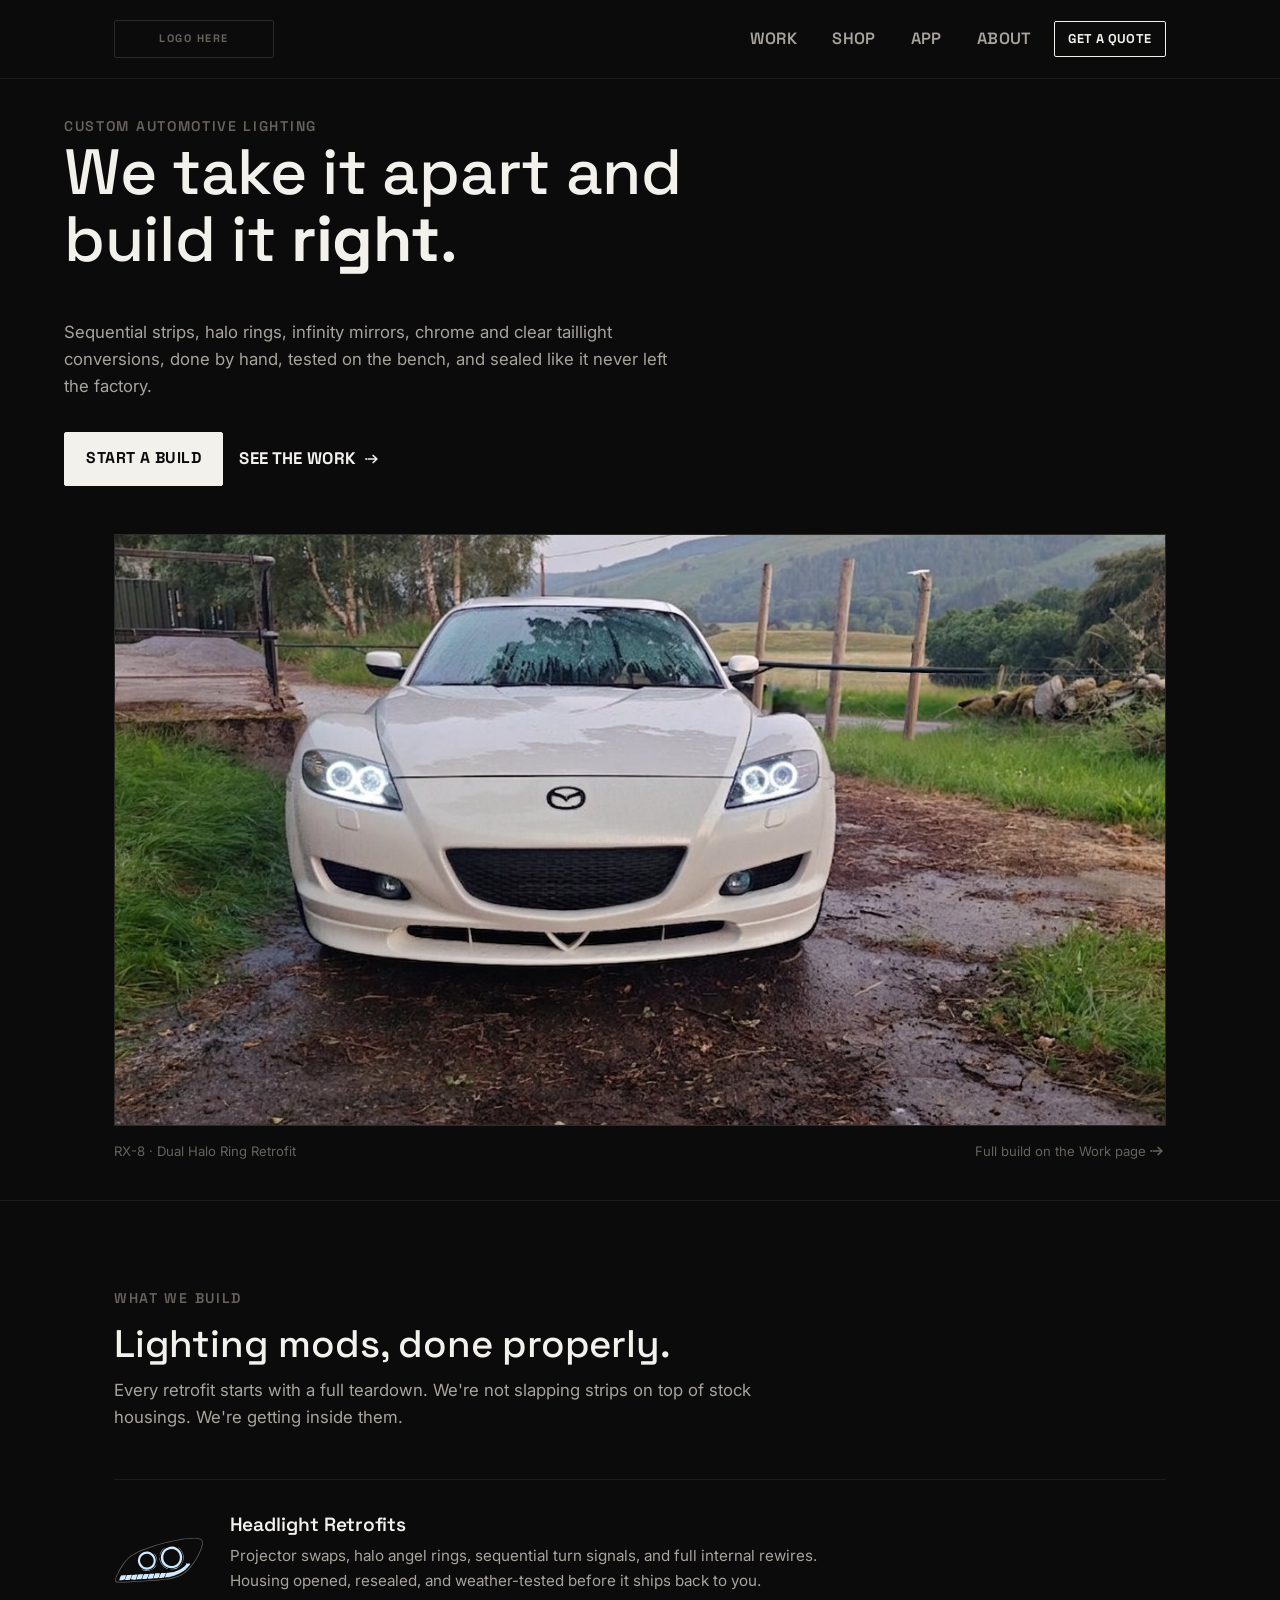
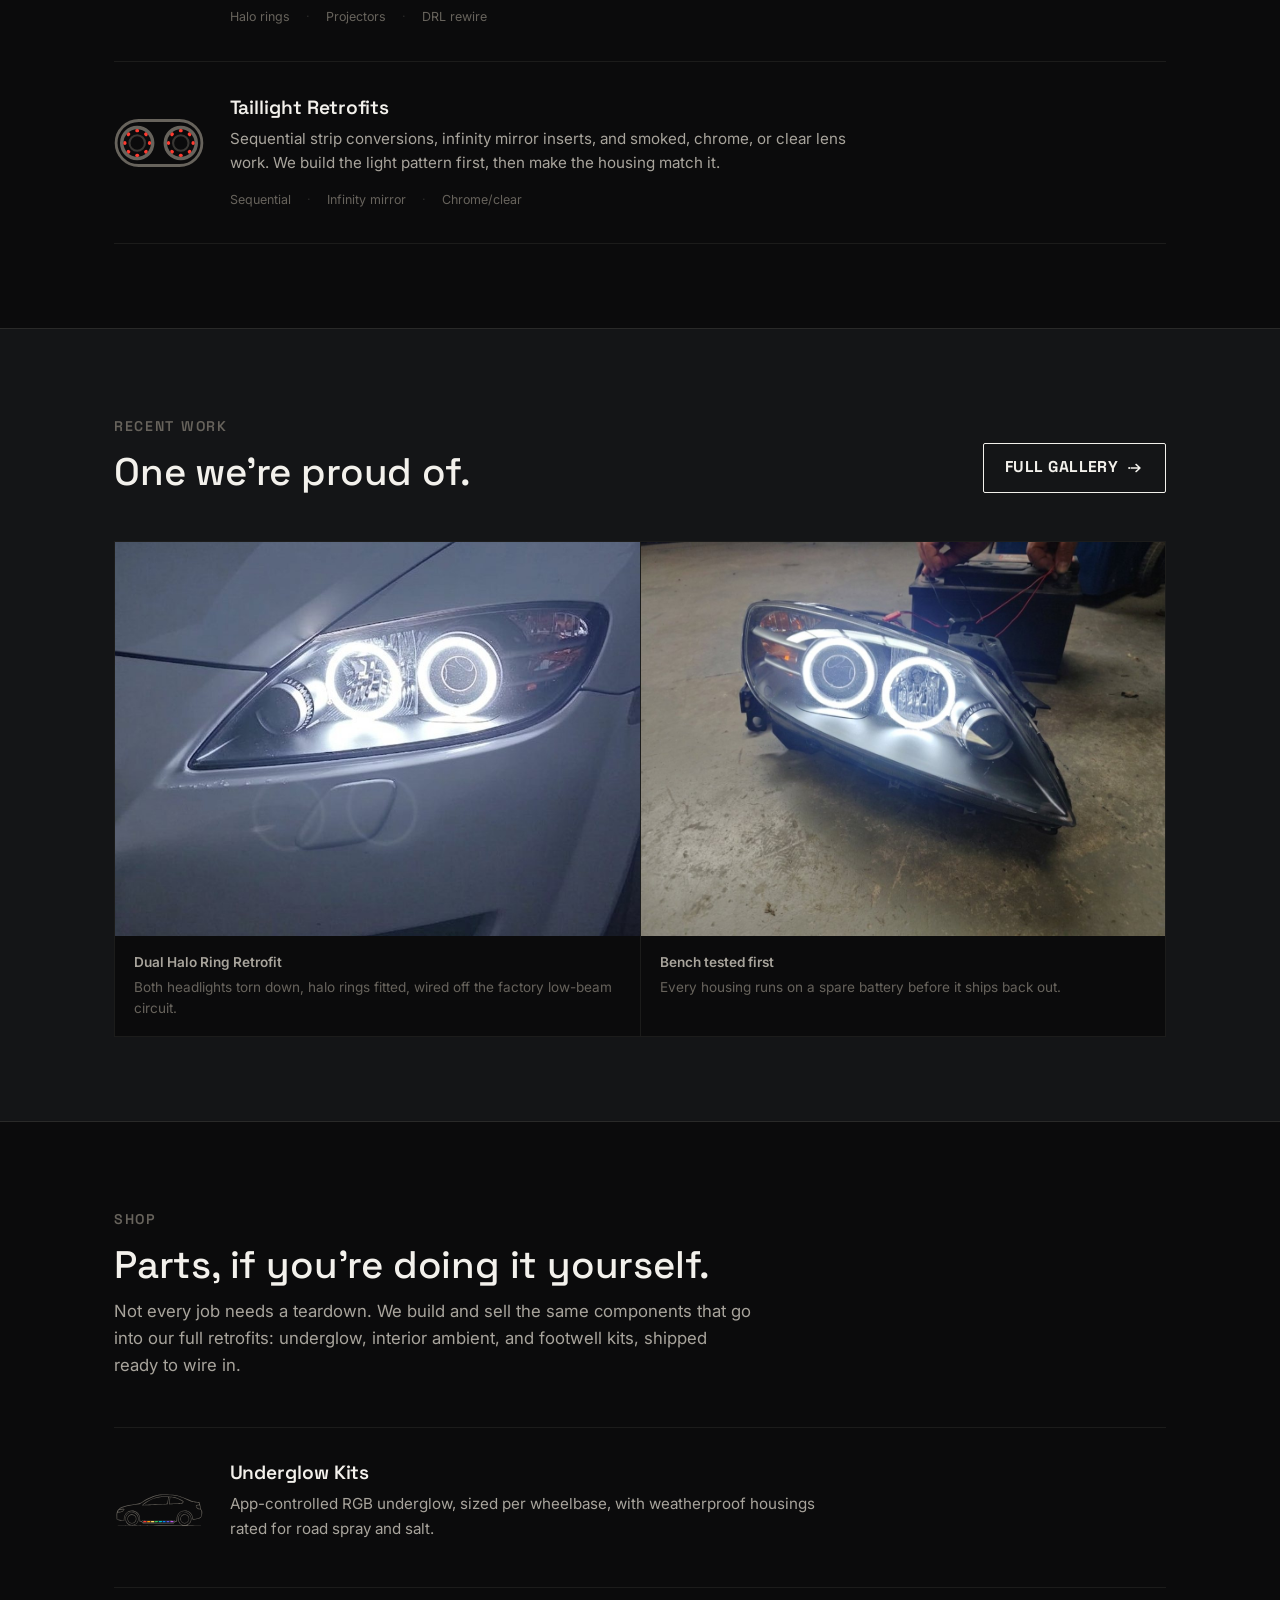
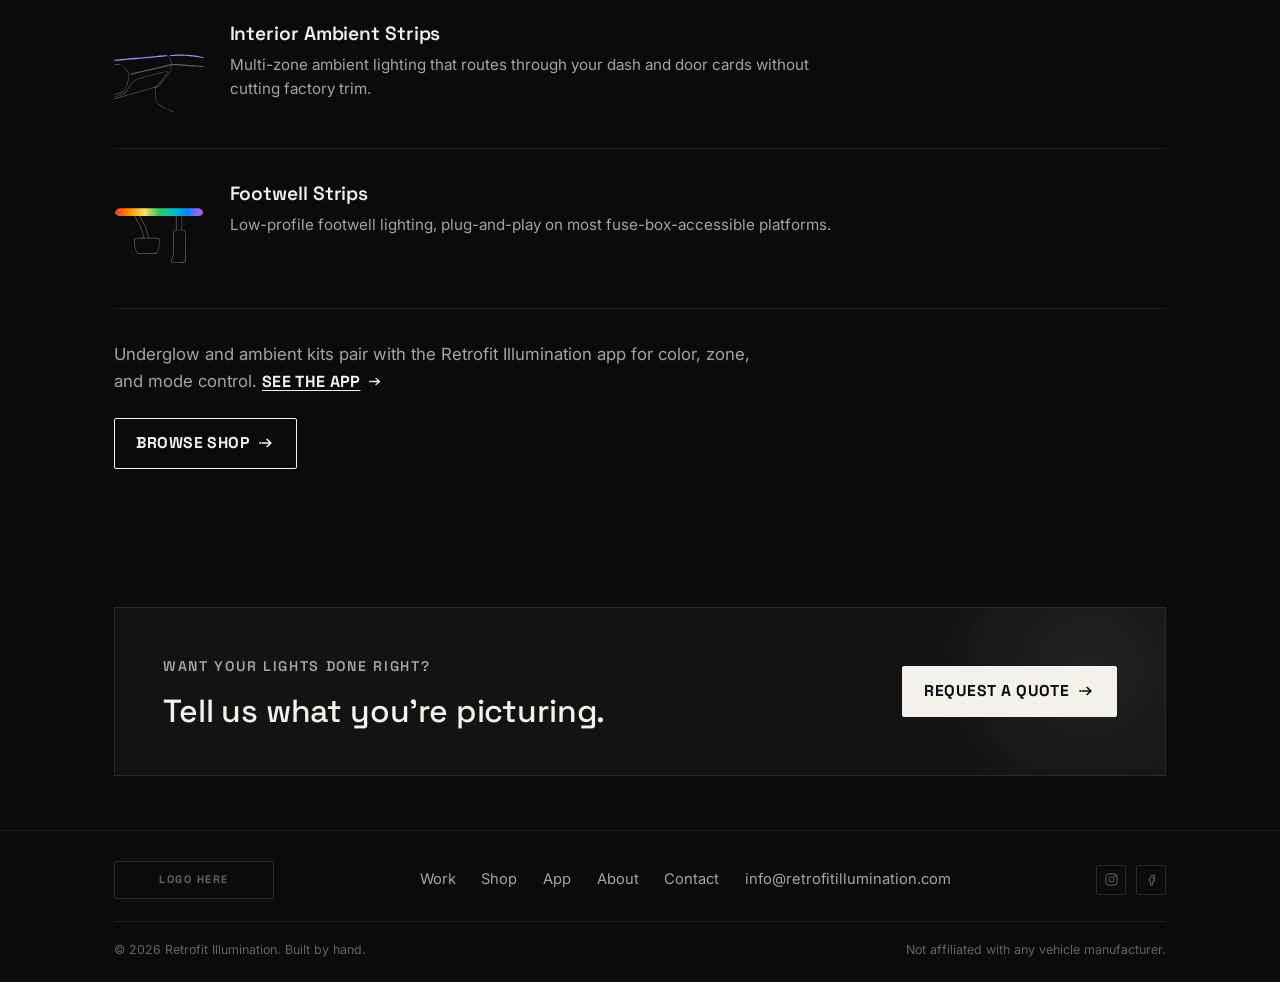
==== commit 1ac8de16: "Remove redundant Contact nav link and fix shop search filter Contact and Get a Quote both go to cont" ====
--- a/index.html
+++ b/index.html
@@ -21,7 +21,6 @@
         <a href="shop.html">Shop</a>
         <a href="app.html">App</a>
         <a href="about.html">About</a>
-        <a href="contact.html">Contact</a>
       </div>
       <a href="contact.html" class="btn small">Get a Quote</a>
         <button type="button" class="menu-toggle" aria-label="Menu" aria-expanded="false">
@@ -36,7 +35,6 @@
         <li><a href="shop.html">Shop</a></li>
         <li><a href="app.html">App</a></li>
         <li><a href="about.html">About</a></li>
-        <li><a href="contact.html">Contact</a></li>
       </ul>
     </div>
   </div>
--- a/css/style.css
+++ b/css/style.css
@@ -1,5 +1,5 @@
 /* ============================================================
-   Retrofit Illumination — house style
+   Retrofit Illumination: house style
    Editorial, monochrome, dark. Typography and photography carry it.
    ============================================================ */
 
@@ -57,6 +57,9 @@
   color: var(--ink-faint);
 }
 .lede{ color: var(--ink-dim); font-size: 1.05rem; max-width: 58ch; font-weight:400; }
+
+p a{ text-decoration: underline; text-underline-offset: 3px; color: var(--ink); }
+p a:hover{ color: var(--ink-dim); }
 
 /* ---------- nav ---------- */
 .site-nav{
@@ -188,7 +191,7 @@
 
 /* ============ HERO ============ */
 .hero{ padding: 34px 0 0; border-bottom: 1px solid var(--line-soft); }
-.hero-copy{ padding-bottom: 3rem; max-width: 760px; }
+.hero-copy{ padding-bottom: 3rem; max-width: 760px; margin-left: 0; margin-right: auto; }
 .hero-copy .kicker{ margin-bottom: 1.2rem; }
 .hero h1{
   font-weight: 500;
@@ -254,10 +257,9 @@
   transition: opacity .15s ease;
 }
 .index-row .row-icon{
-  width: 46px; height: 34px; color: var(--ink-faint); flex-shrink:0;
-}
-.index-row .num{
-  font-family: var(--font-head); font-weight: 600; font-size: 1.4rem; line-height: 1.2; color: var(--ink-faint);
+  color: var(--ink-faint);
+  display:flex; align-items:flex-start; justify-content:center;
+  padding-top:.15rem;
 }
 .index-row h3{ font-weight:600; font-size: 1.2rem; line-height: 1.2; margin-bottom:.5rem; }
 .index-row p{ color: var(--ink-dim); font-size: .95rem; max-width: 62ch; }
@@ -337,6 +339,7 @@
   display:grid; grid-template-columns: 220px 1fr auto; gap: 1.8rem; align-items:center;
   padding: 1.8rem 0; border-bottom: 1px solid var(--line-soft);
 }
+.prod-row[hidden]{ display:none; }
 .prod-row .placeholder-img{ aspect-ratio: 4/3; }
 .prod-row h3{ font-weight:600; font-size: 1.08rem; margin-bottom:.4rem; }
 .prod-row p{ color: var(--ink-dim); font-size:.9rem; max-width:48ch; }
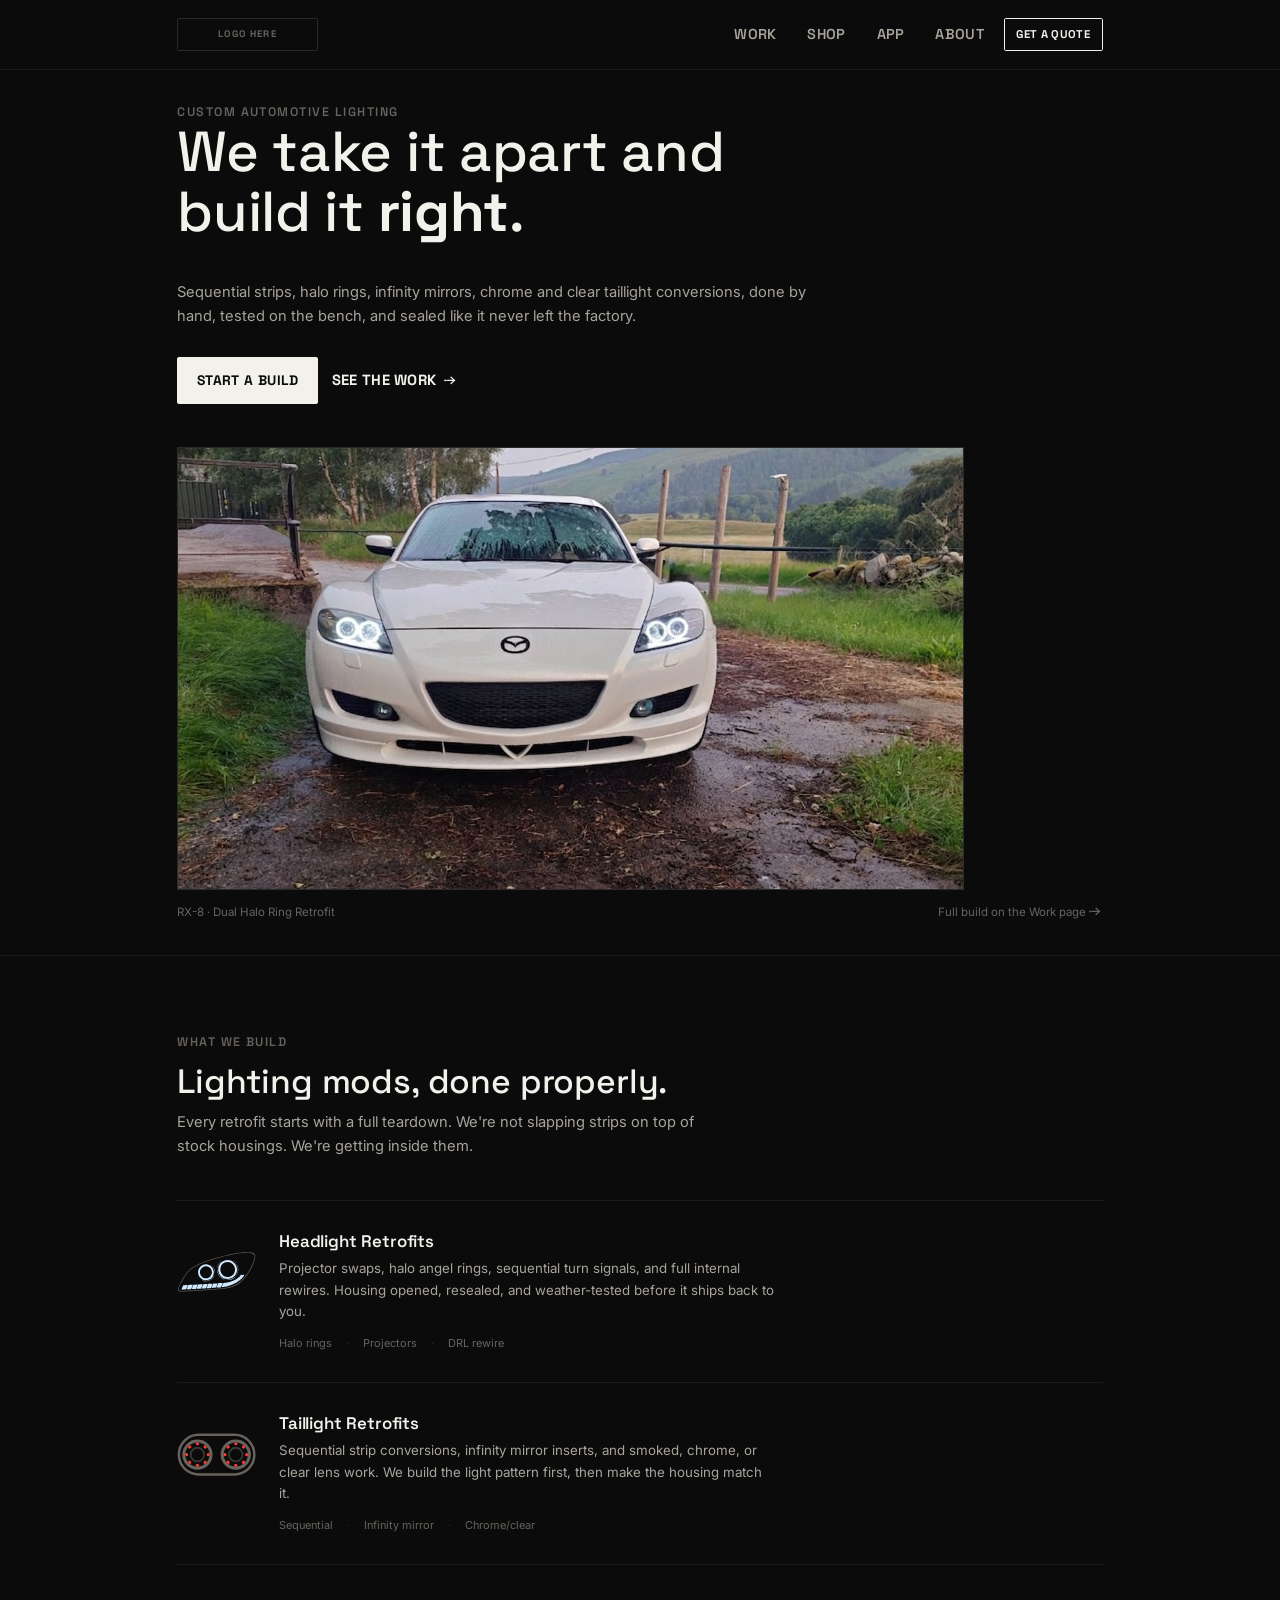
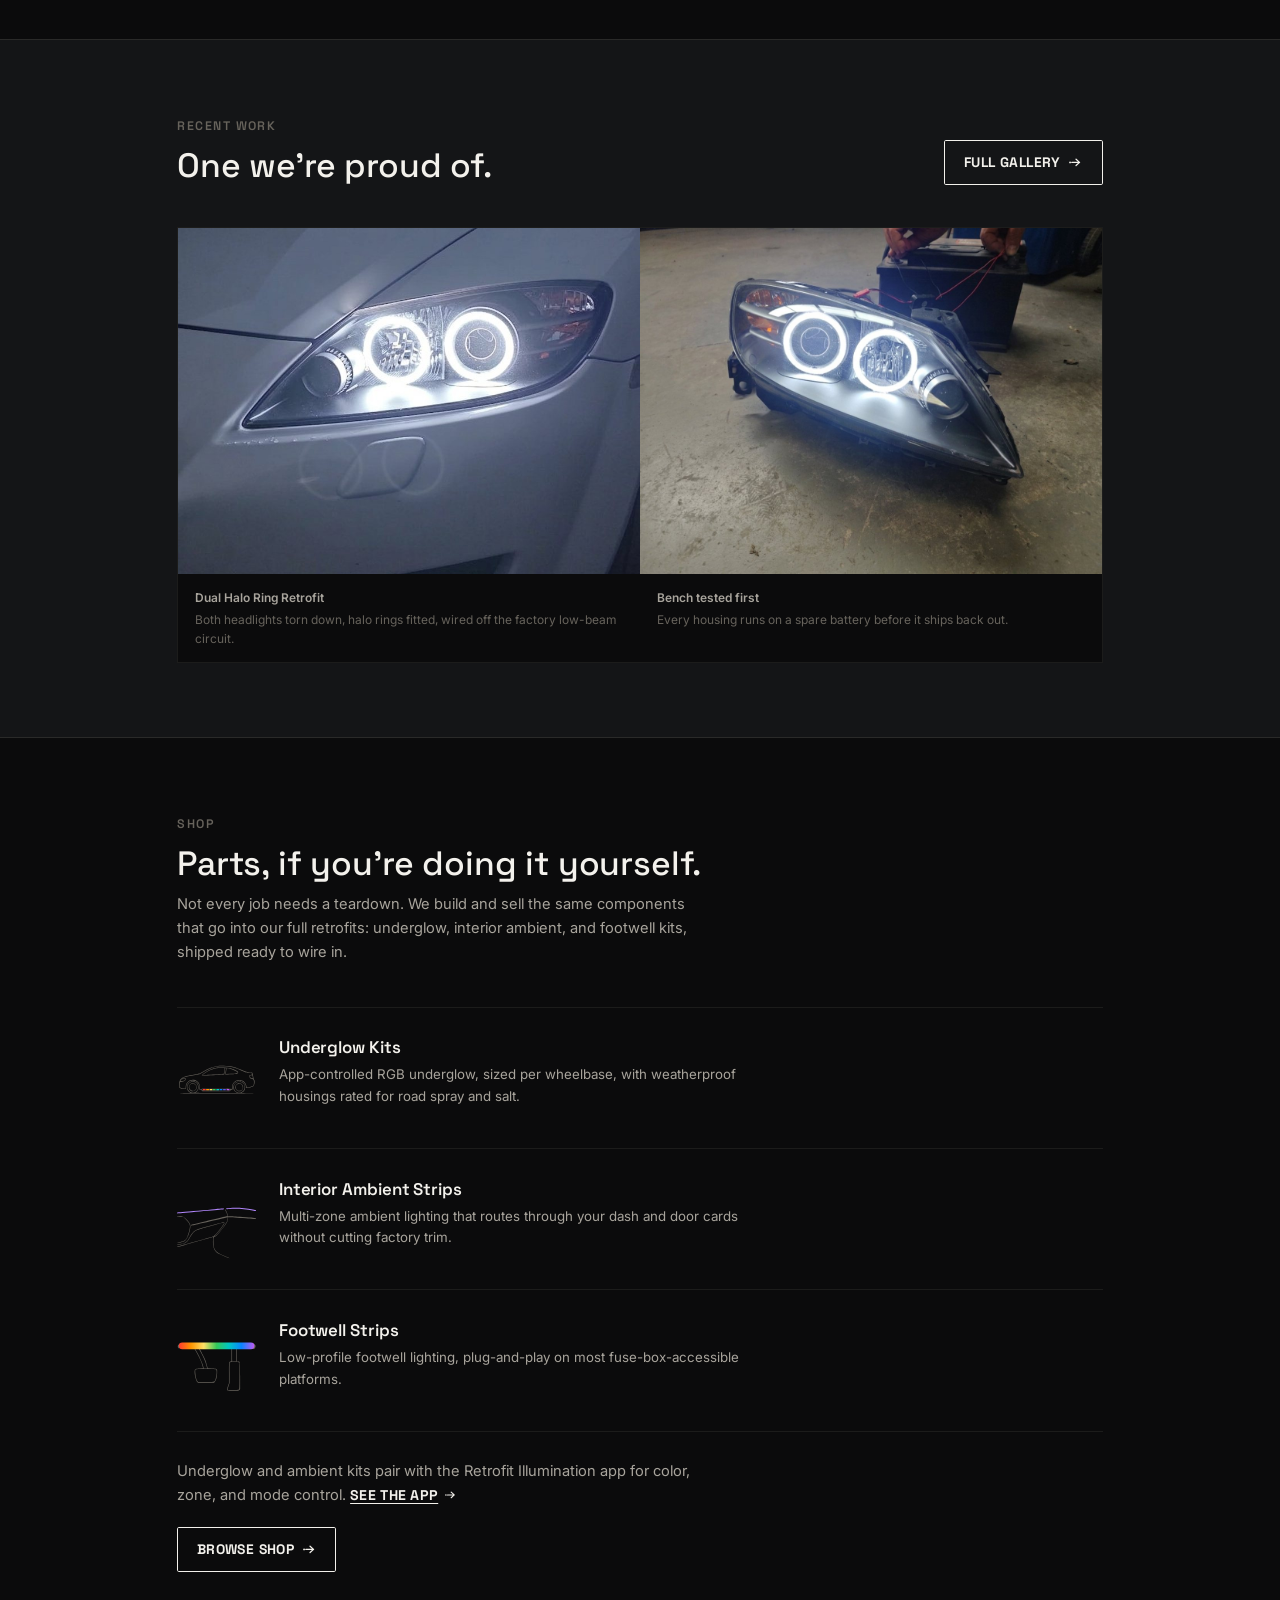
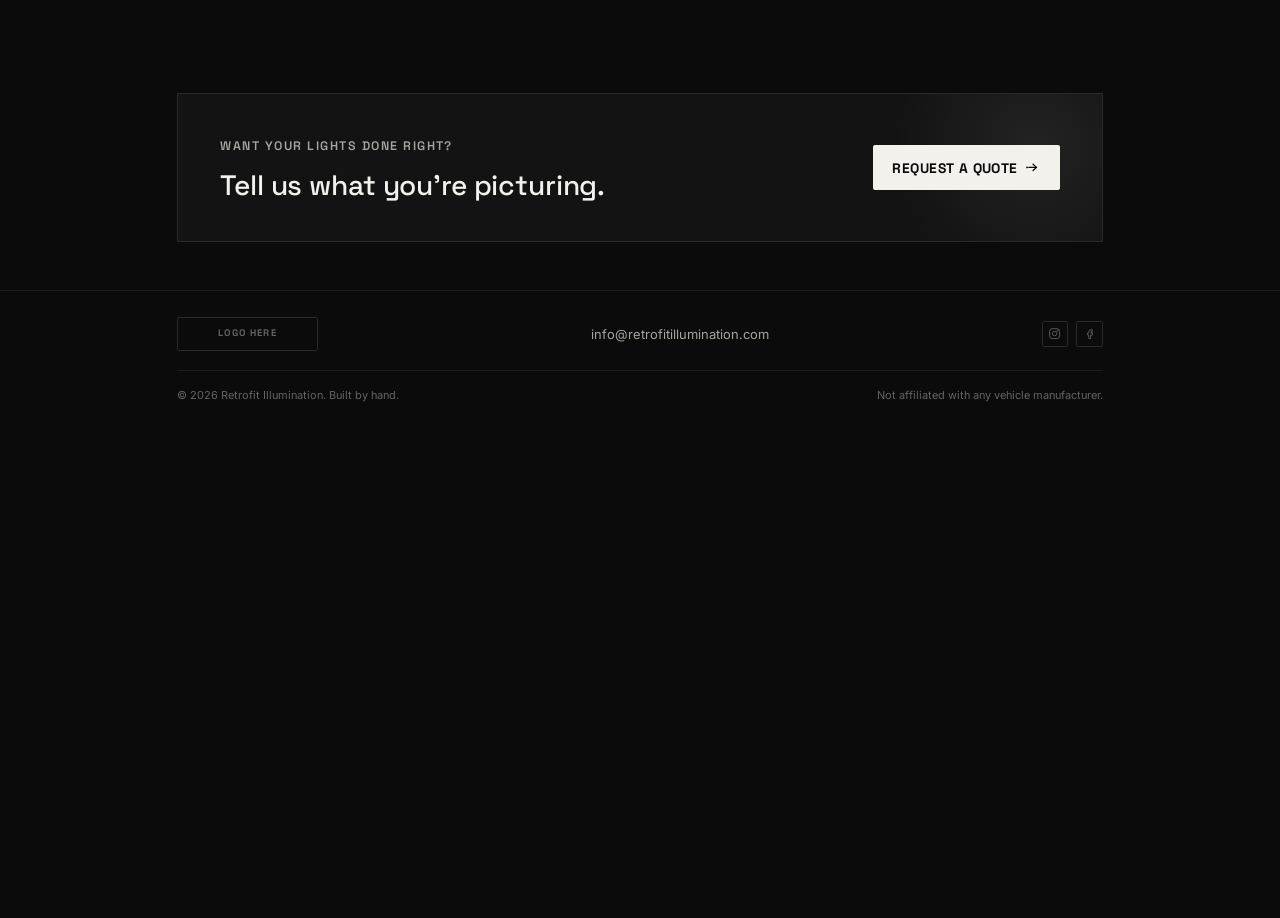
==== commit 434b546d: "Remove page nav links from footer The footer duplicated the header's Work/Shop/App/About/Contact tab" ====
--- a/index.html
+++ b/index.html
@@ -176,11 +176,6 @@
         </div>
       </div>
       <nav class="foot-nav">
-        <a href="work.html">Work</a>
-        <a href="shop.html">Shop</a>
-        <a href="app.html">App</a>
-        <a href="about.html">About</a>
-        <a href="contact.html">Contact</a>
         <a href="mailto:info@retrofitillumination.com">info@retrofitillumination.com</a>
       </nav>
       <div class="foot-social">
--- a/css/style.css
+++ b/css/style.css
@@ -33,6 +33,7 @@
   line-height: 1.6;
   -webkit-font-smoothing: antialiased;
   -webkit-tap-highlight-color: transparent !important;
+  zoom: 0.88;
 }
 
 img{ max-width:100%; display:block; }
@@ -191,20 +192,25 @@
 
 /* ============ HERO ============ */
 .hero{ padding: 34px 0 0; border-bottom: 1px solid var(--line-soft); }
-.hero-copy{ padding-bottom: 3rem; max-width: 760px; margin-left: 0; margin-right: auto; }
+.hero-copy{ padding-bottom: 3rem; }
 .hero-copy .kicker{ margin-bottom: 1.2rem; }
 .hero h1{
   font-weight: 500;
   font-size: clamp(2.4rem, 5vw, 4.2rem);
   line-height: 1.06;
   margin-bottom: .7em;
+  max-width: 760px;
 }
 .hero h1 em{ font-style: normal; font-weight: 700; }
+.hero-copy .lede{ max-width: 760px; }
 .hero-actions{ display:flex; gap: 1rem; margin-top: 2rem; flex-wrap:wrap; }
 
 .hero-photo{ position:relative; border: 1px solid var(--line); overflow:hidden; }
 .hero-photo img{ width:100%; height:100%; aspect-ratio: 16/9; object-fit:cover; object-position: center 30%; }
 .hero-photo .placeholder-img{ aspect-ratio: 16/9; }
+@media (min-width: 901px){
+  .hero-photo{ max-width: 85%; }
+}
 @media (max-width: 640px){
   .hero-photo img, .hero-photo .placeholder-img{ aspect-ratio: 4/3; }
 }
@@ -247,6 +253,9 @@
 
 .alt{ background: var(--bg-alt); border-top:1px solid var(--line); border-bottom:1px solid var(--line); }
 
+.shop-section{ padding: 56px 0; }
+.shop-section .sec-head{ margin-bottom: 2rem; }
+
 /* ---------- index list (services / process / shop teaser) ---------- */
 .index-list{ border-top: 1px solid var(--line-soft); }
 .index-row{
@@ -309,6 +318,7 @@
   padding: 3.4rem 0; border-bottom: 1px solid var(--line-soft);
   align-items:center;
 }
+.feature-row:first-child{ padding-top: 0; }
 .feature-row:nth-child(even) .feature-media{ order:2; }
 .feature-media img, .feature-media .placeholder-img{ width:100%; aspect-ratio: 4/3; object-fit:cover; }
 .feature-media .gallery3{ display:grid; grid-template-columns: 1fr 1fr; gap: 2px; }
@@ -335,17 +345,16 @@
 .shop-search input::placeholder{ color:var(--ink-faint); }
 
 /* ---------- shop product row ---------- */
-.prod-row{
-  display:grid; grid-template-columns: 220px 1fr auto; gap: 1.8rem; align-items:center;
-  padding: 1.8rem 0; border-bottom: 1px solid var(--line-soft);
-}
-.prod-row[hidden]{ display:none; }
-.prod-row .placeholder-img{ aspect-ratio: 4/3; }
-.prod-row h3{ font-weight:600; font-size: 1.08rem; margin-bottom:.4rem; }
-.prod-row p{ color: var(--ink-dim); font-size:.9rem; max-width:48ch; }
-.prod-cta{ display:flex; flex-direction:column; align-items:flex-end; gap:.7rem; }
-.prod-row .price{ font-family: var(--font-head); font-weight:700; font-size:1.2rem; text-align:right; white-space:nowrap; }
-.prod-row .price small{ display:block; color:var(--ink-faint); font-weight:500; font-size:.72rem; }
+.prod-grid{ display:grid; grid-template-columns: repeat(3, 1fr); gap: 1.8rem; }
+.prod-card{ display:flex; flex-direction:column; border: 1px solid var(--line-soft); }
+.prod-card[hidden]{ display:none; }
+.prod-card .placeholder-img{ aspect-ratio: 4/3; margin:0; border:0; border-radius:0; border-bottom: 1px solid var(--line-soft); }
+.prod-card-body{ padding: 1.3rem 1.3rem 0; flex:1; }
+.prod-card-body h3{ font-weight:600; font-size: 1.08rem; margin-bottom:.4rem; }
+.prod-card-body p{ color: var(--ink-dim); font-size:.9rem; }
+.prod-cta{ display:flex; justify-content:space-between; align-items:center; gap:1rem; margin-top:1rem; padding: 1.1rem 1.3rem 1.3rem; }
+.prod-cta .price{ font-family: var(--font-head); font-weight:700; font-size:1.15rem; white-space:nowrap; }
+.prod-cta .price small{ display:block; color:var(--ink-faint); font-weight:500; font-size:.7rem; }
 
 /* ---------- faq ---------- */
 .faq-item{ border-bottom: 1px solid var(--line-soft); padding: 1.5rem 0; }
@@ -426,13 +435,13 @@
 .page-head h1{ font-weight:500; font-size: clamp(2rem, 4vw, 3.2rem); margin-top:.4em; }
 
 /* ---------- article (about page) ---------- */
-.article{ max-width: 700px; }
+.article{ max-width: 820px; }
 .article .lede{ font-weight:300; font-size: 1.28rem; color: var(--ink); line-height:1.5; max-width:none; }
 .article p + p{ margin-top: 1.3rem; }
 .article p{ color: var(--ink-dim); }
 .article h2{ font-weight:500; font-size: 1.4rem; margin: 2.6rem 0 1rem; color: var(--ink); }
 .article figure{ margin: 2.6rem 0; }
-.article figure img{ width:100%; }
+.article figure img{ width:100%; max-width: 560px; aspect-ratio: 4/3; object-fit:cover; object-position: center 25%; }
 
 /* ---------- responsive ---------- */
 @media (max-width: 900px){
@@ -441,9 +450,7 @@
   .photo-grid{ grid-template-columns: 1fr; }
   .feature-row, .feature-row:nth-child(even) .feature-media{ grid-template-columns: 1fr; order:0; }
   .feature-row{ grid-template-columns: 1fr; gap: 1.4rem; padding: 2.2rem 0; }
-  .prod-row{ grid-template-columns: 140px 1fr; }
-  .prod-cta{ grid-column: 1 / -1; flex-direction:row; justify-content:space-between; align-items:center; margin-top:.5rem; }
-  .prod-row .price{ text-align:left; }
+  .prod-grid{ grid-template-columns: repeat(2, 1fr); }
 }
 @media (max-width: 640px){
   .nav-links{ display:none; }
@@ -453,7 +460,7 @@
   .process li{ border-bottom: 1px solid var(--line-soft); }
   .field-row{ grid-template-columns: 1fr; }
   .index-row{ grid-template-columns: 50px 1fr; }
-  .prod-row{ grid-template-columns: 1fr; }
+  .prod-grid{ grid-template-columns: 1fr; }
   .foot-nav{ gap: 1.8rem 2.2rem; }
   .foot-bottom{ flex-direction:column; align-items:flex-start; }
   .hide-mobile{ display:none; }
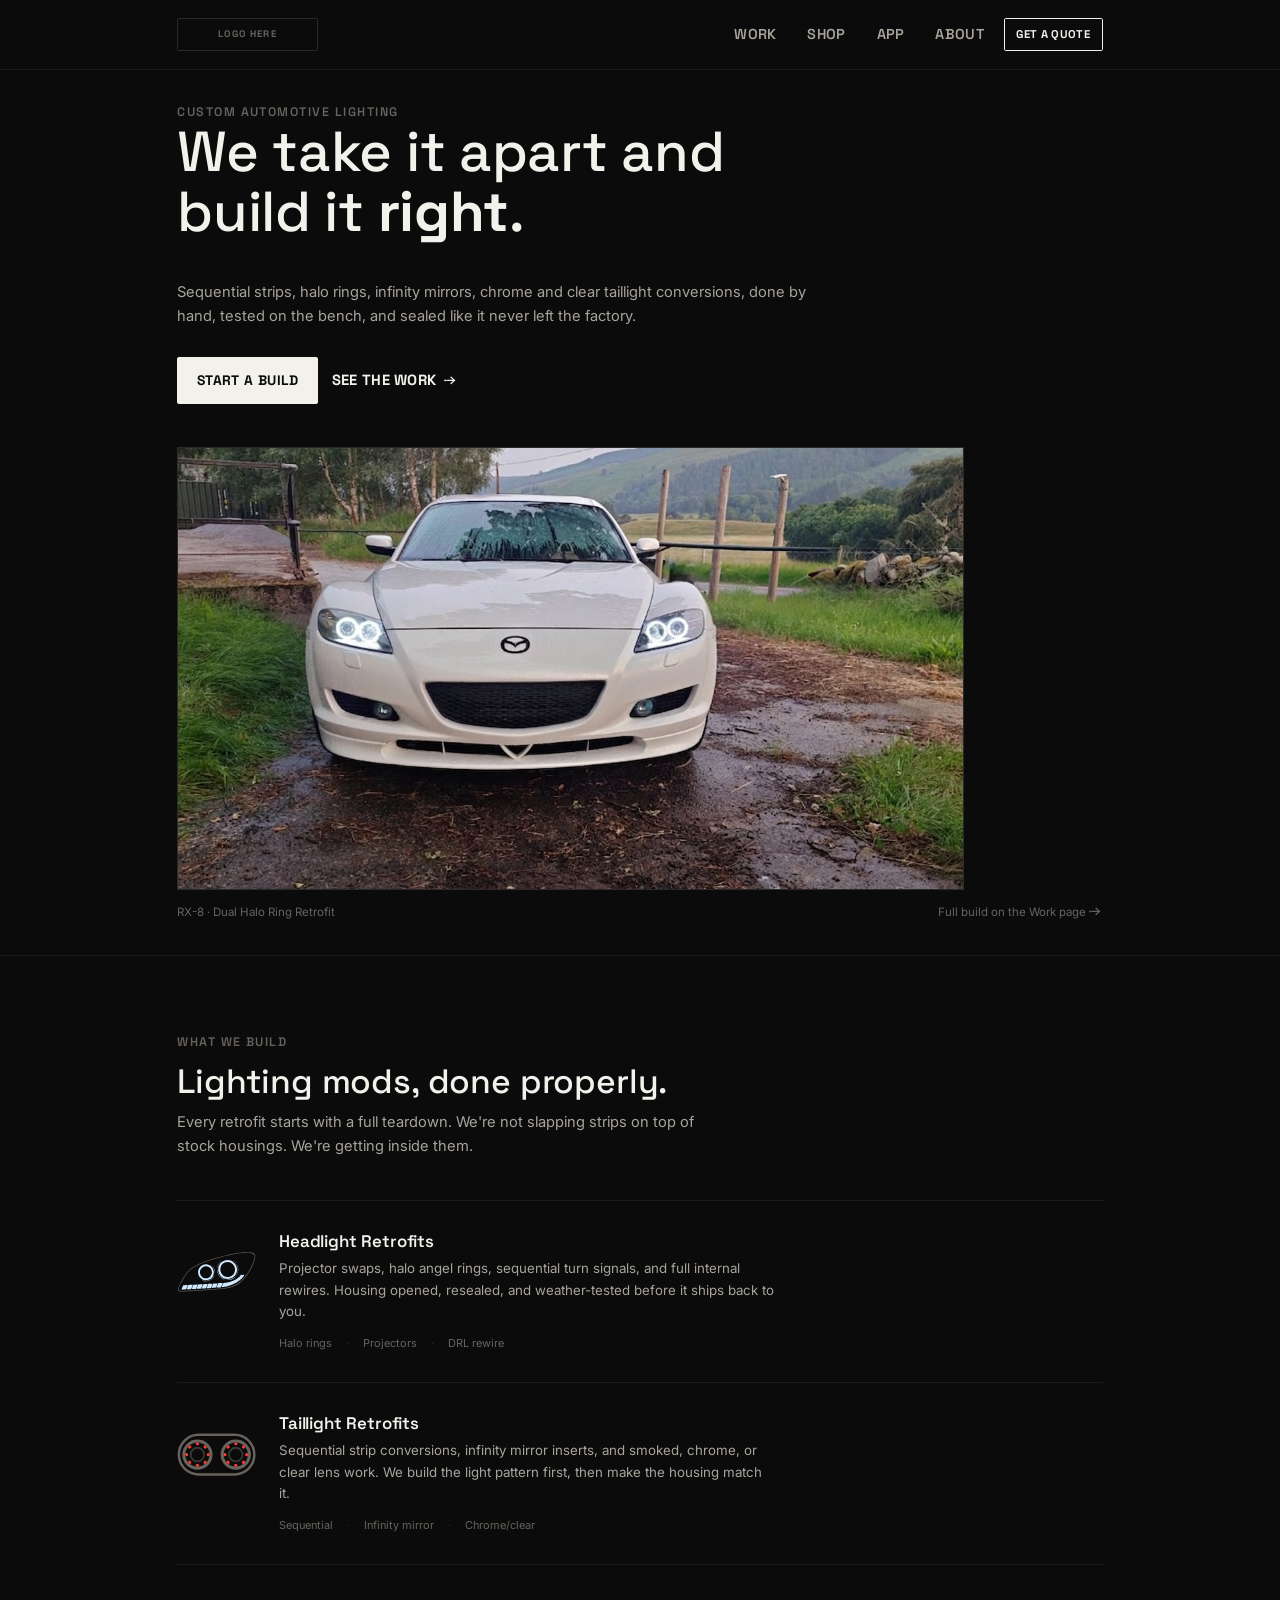
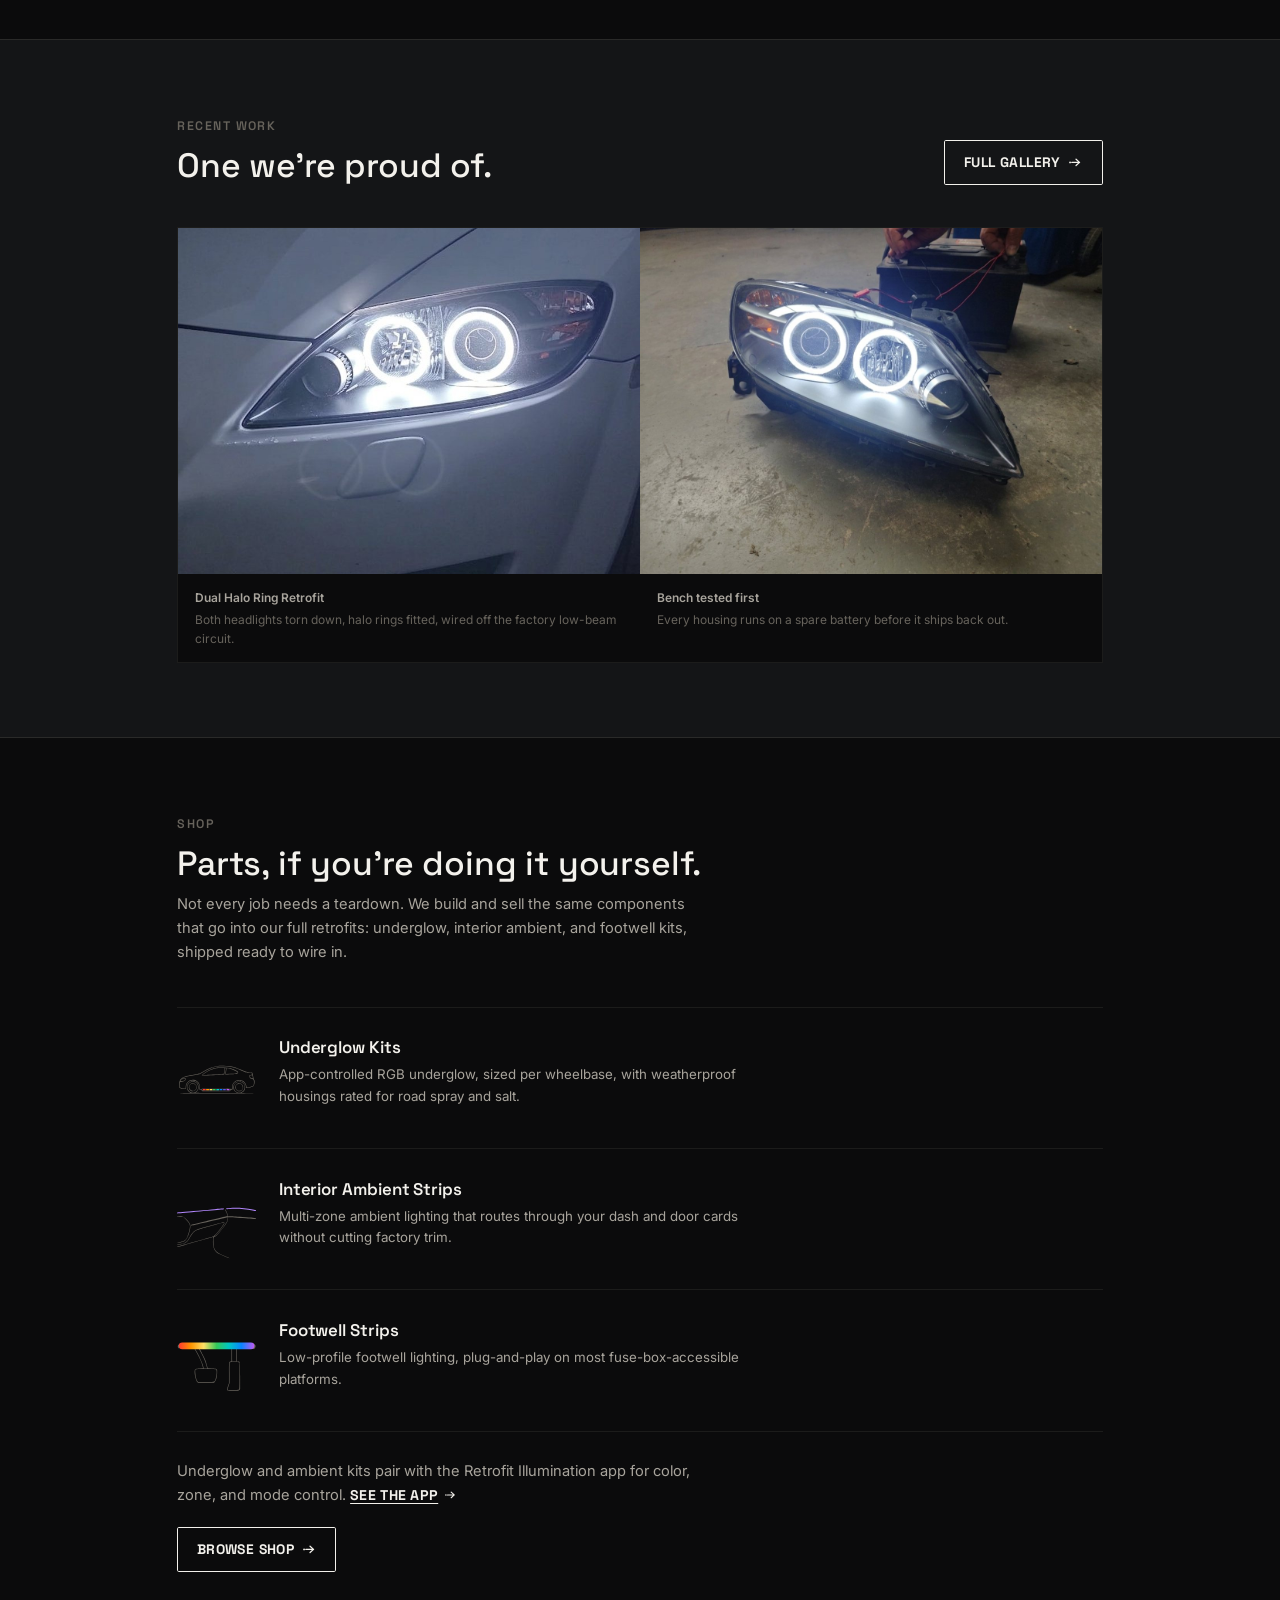
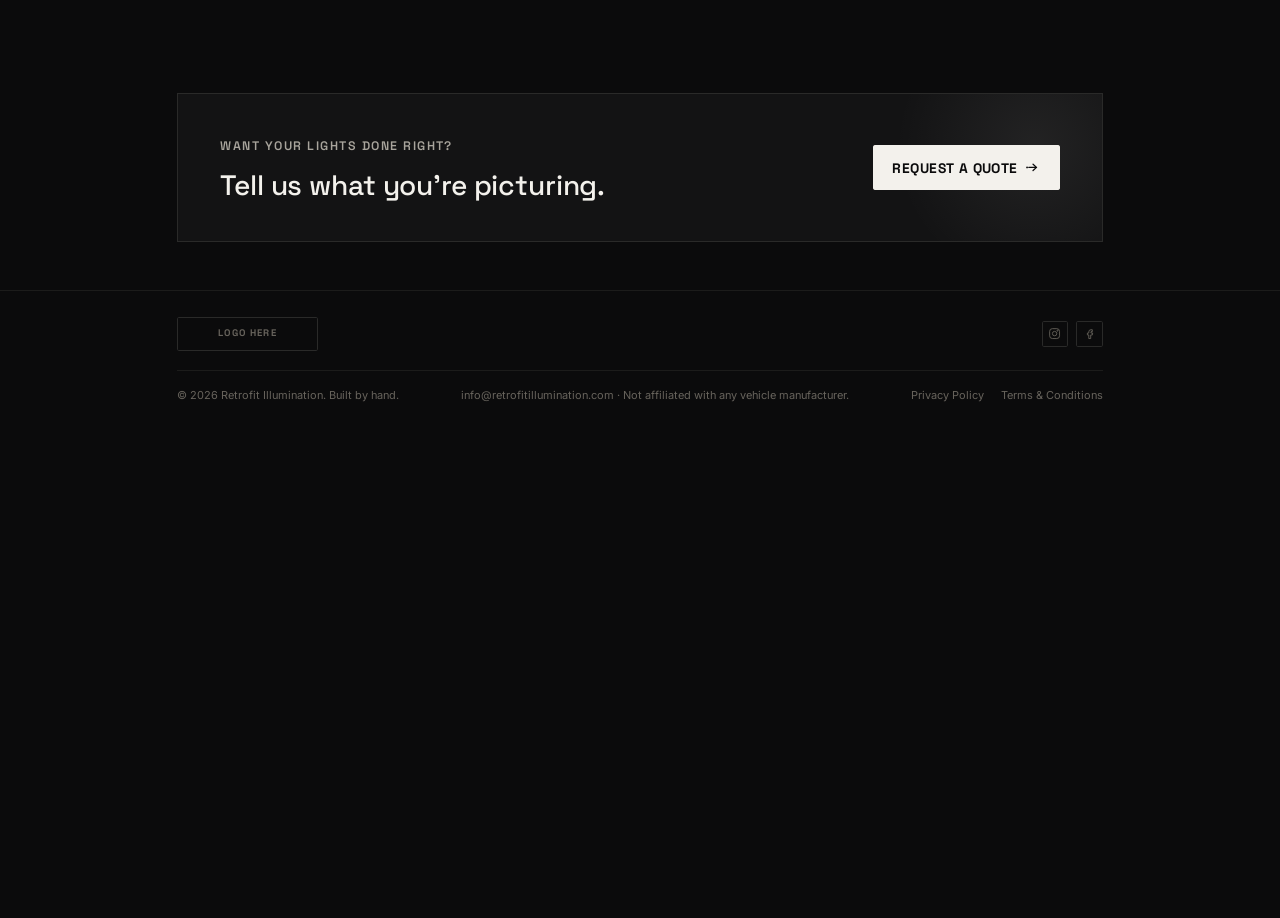
==== commit b3c7e5f9: "Rework footer bottom row: email, disclaimer, and legal links Moved the contact email down into the b" ====
--- a/index.html
+++ b/index.html
@@ -175,9 +175,6 @@
           <span class="logo-slot">Logo Here</span>
         </div>
       </div>
-      <nav class="foot-nav">
-        <a href="mailto:info@retrofitillumination.com">info@retrofitillumination.com</a>
-      </nav>
       <div class="foot-social">
         <a href="#" aria-label="Instagram" title="Instagram (coming soon)">
           <svg viewBox="0 0 24 24" fill="none" stroke="currentColor" stroke-width="1.6"><rect x="3" y="3" width="18" height="18" rx="5"/><circle cx="12" cy="12" r="4"/><circle cx="17.3" cy="6.7" r="1"/></svg>
@@ -189,7 +186,11 @@
     </div>
     <div class="foot-bottom">
       <span>© 2026 Retrofit Illumination. Built by hand.</span>
-      <span>Not affiliated with any vehicle manufacturer.</span>
+      <span><a href="mailto:info@retrofitillumination.com">info@retrofitillumination.com</a> &middot; Not affiliated with any vehicle manufacturer.</span>
+      <nav class="foot-legal">
+        <a href="#" title="Privacy Policy (coming soon)">Privacy Policy</a>
+        <a href="#" title="Terms &amp; Conditions (coming soon)">Terms &amp; Conditions</a>
+      </nav>
     </div>
   </div>
 </footer>
--- a/css/style.css
+++ b/css/style.css
@@ -413,9 +413,6 @@
   gap: 1.6rem; flex-wrap:wrap; padding-bottom: 1.4rem;
 }
 .foot-brand .brand{ }
-.foot-nav{ display:flex; align-items:center; gap: 1.6rem; flex-wrap:wrap; }
-.foot-nav a{ color: var(--ink-dim); font-size:.92rem; }
-.foot-nav a:hover{ color: var(--ink); }
 .foot-social{ display:flex; gap: .6rem; }
 .foot-social a{
   width: 30px; height: 30px; border: 1px solid var(--line); border-radius: 2px;
@@ -427,8 +424,11 @@
 .foot-bottom{
   display:flex; justify-content:space-between; align-items:center;
   padding-top: 1.1rem; border-top: 1px solid var(--line-soft);
-  font-size: .78rem; color: var(--ink-faint); flex-wrap:wrap; gap:.6rem;
-}
+  font-size: .78rem; color: var(--ink-faint); flex-wrap:wrap; gap:.6rem 1.6rem;
+}
+.foot-bottom a{ color: var(--ink-faint); }
+.foot-bottom a:hover{ color: var(--ink); }
+.foot-legal{ display:flex; gap: 1.2rem; flex-wrap:wrap; }
 
 /* ---------- page header ---------- */
 .page-head{ padding: 32px 0 36px; border-bottom: 1px solid var(--line-soft); }
@@ -461,7 +461,6 @@
   .field-row{ grid-template-columns: 1fr; }
   .index-row{ grid-template-columns: 50px 1fr; }
   .prod-grid{ grid-template-columns: 1fr; }
-  .foot-nav{ gap: 1.8rem 2.2rem; }
   .foot-bottom{ flex-direction:column; align-items:flex-start; }
   .hide-mobile{ display:none; }
   .feature-media img, .feature-media .placeholder-img{ aspect-ratio: 3/2; }
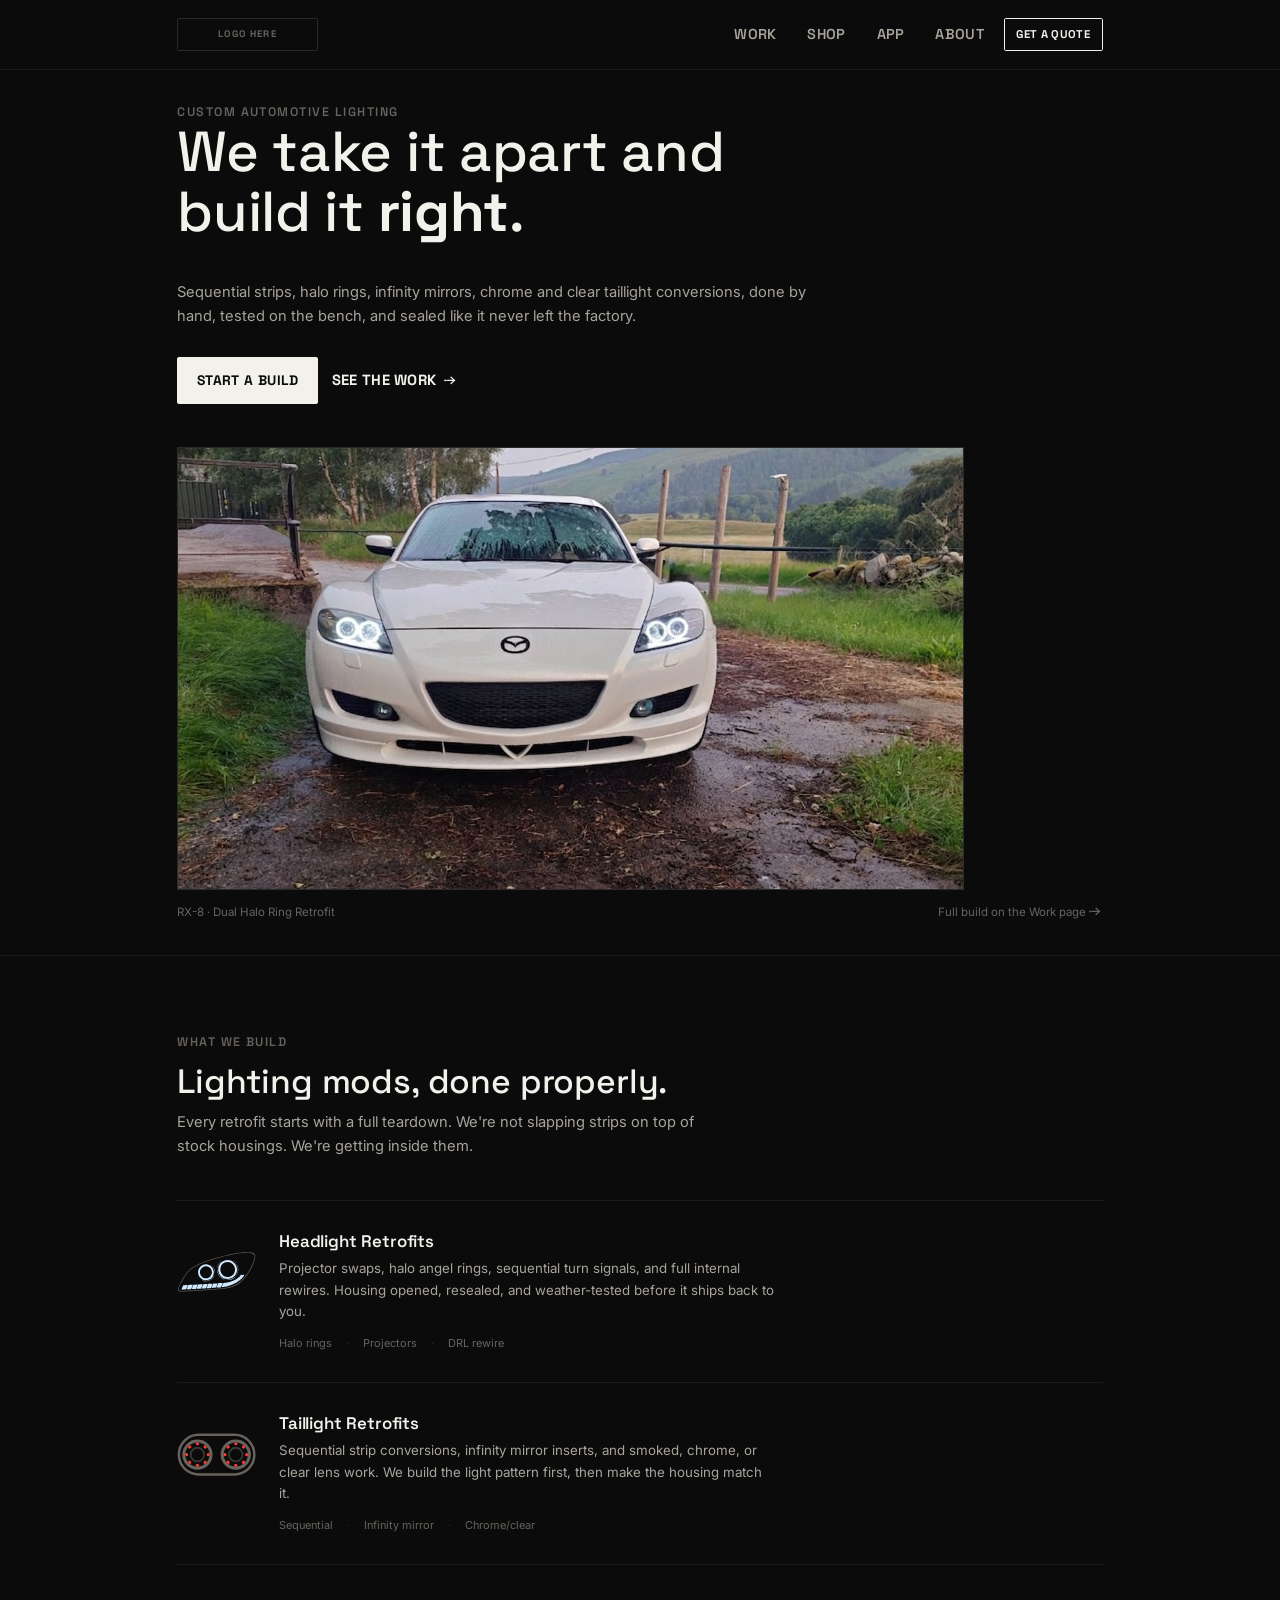
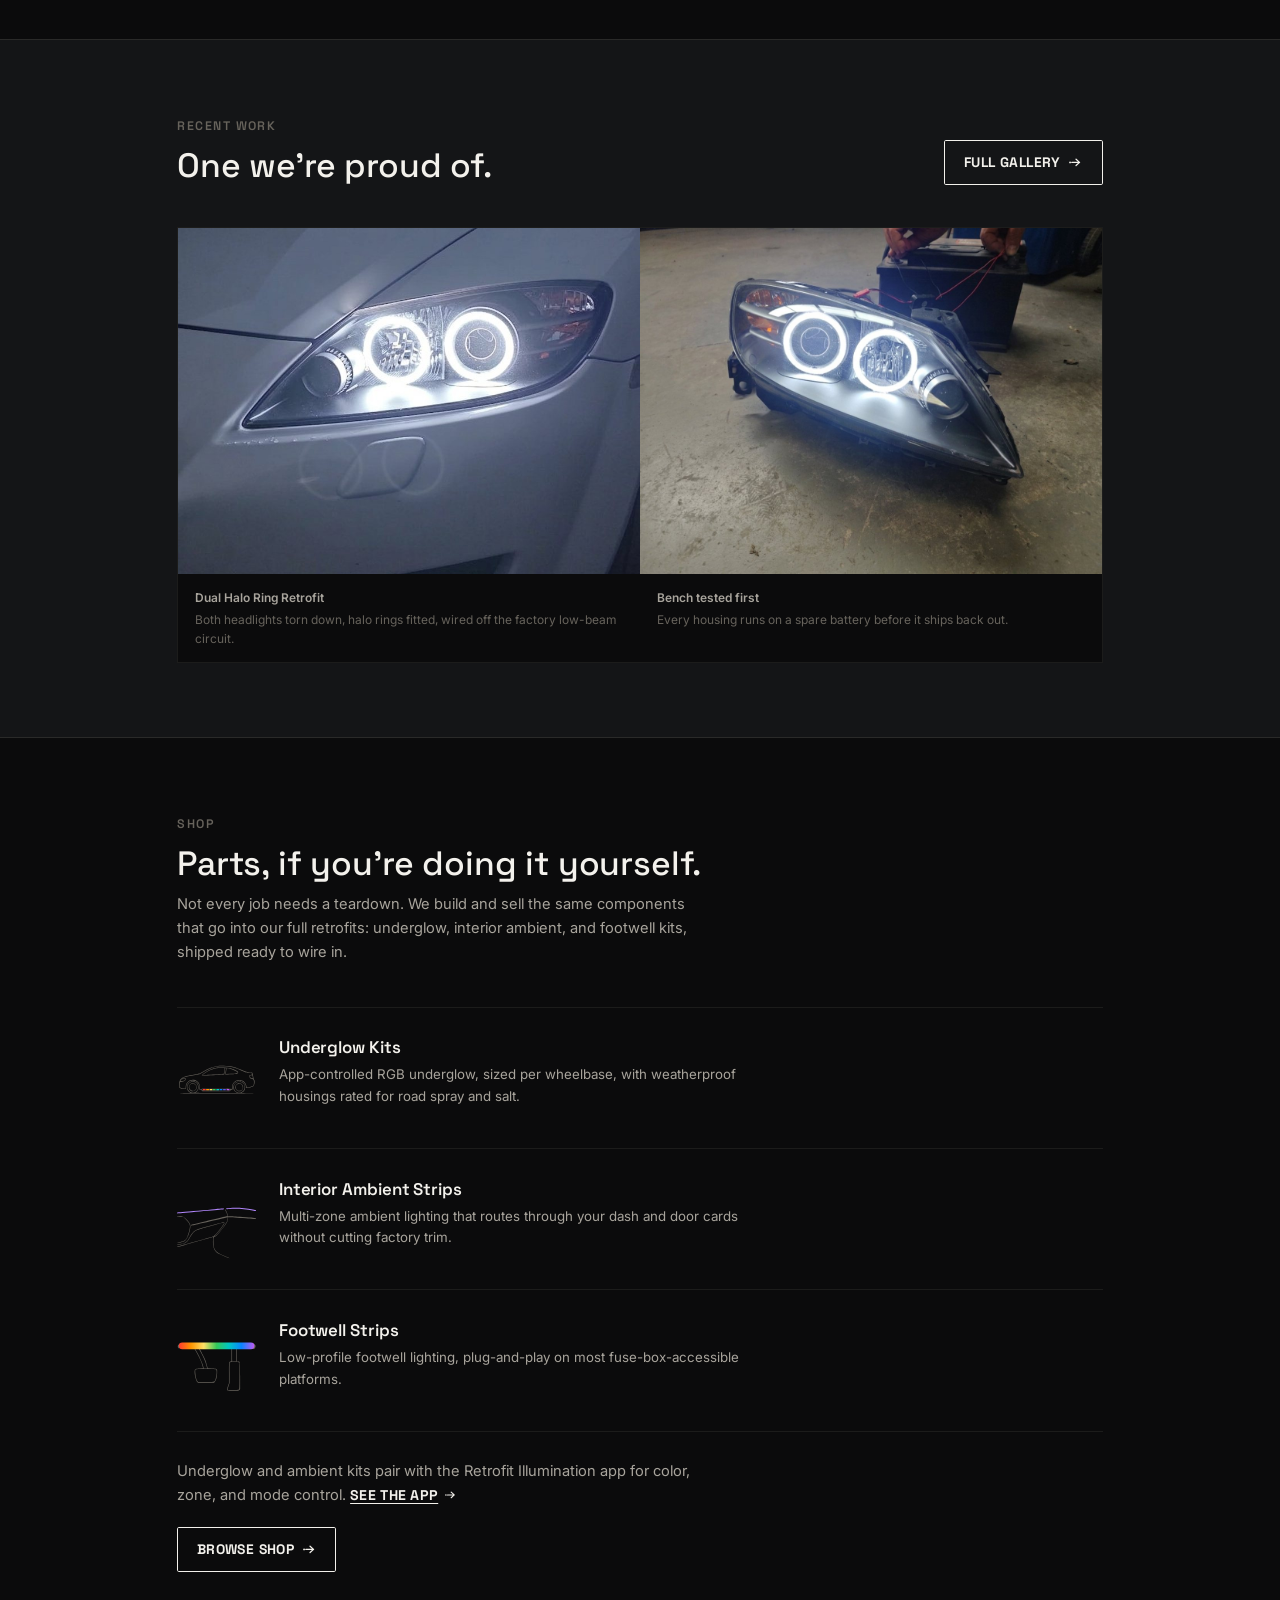
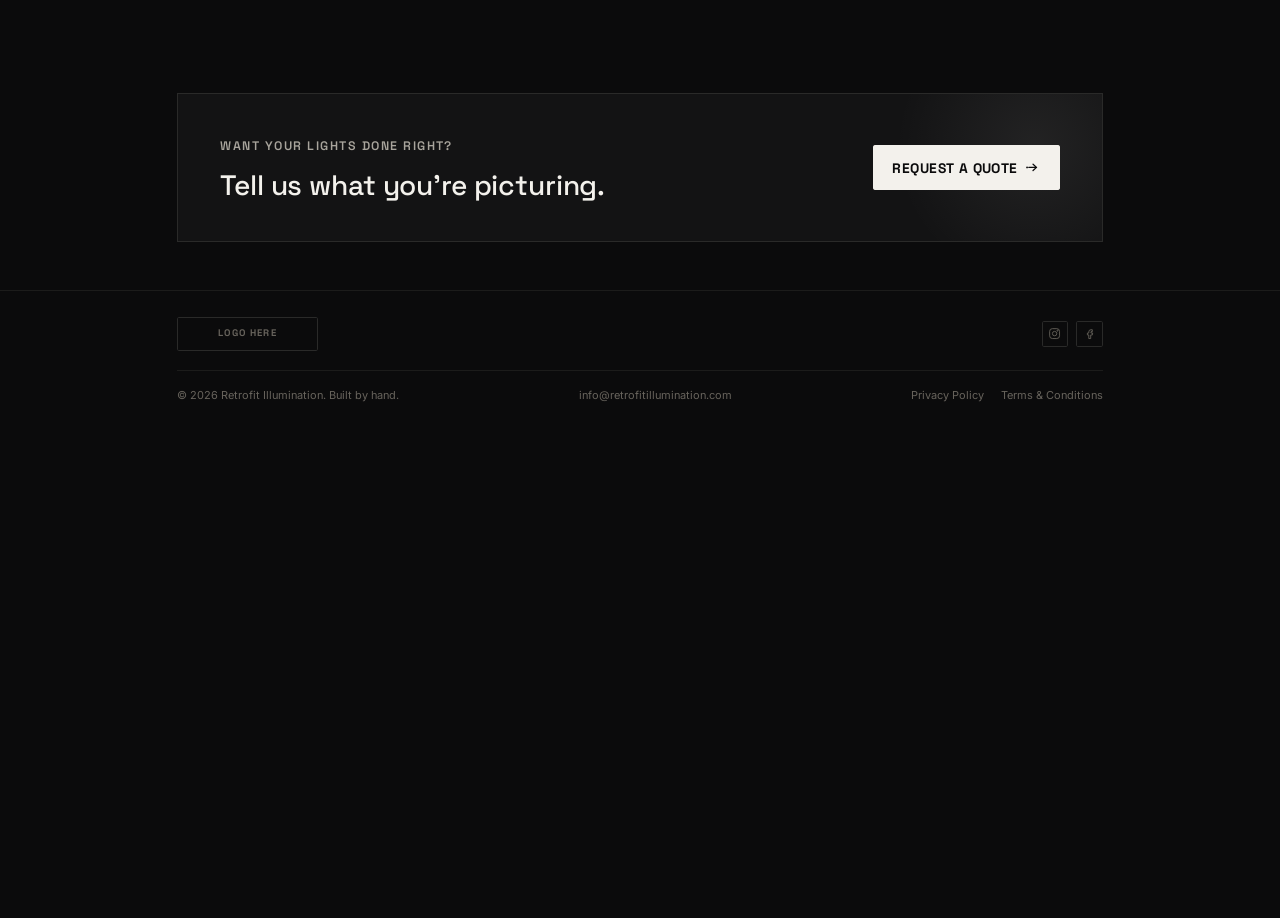
==== commit 659e50c5: "Remove manufacturer affiliation disclaimer from footer Not a mandatory legal requirement (a nice-to-" ====
--- a/index.html
+++ b/index.html
@@ -186,7 +186,7 @@
     </div>
     <div class="foot-bottom">
       <span>© 2026 Retrofit Illumination. Built by hand.</span>
-      <span><a href="mailto:info@retrofitillumination.com">info@retrofitillumination.com</a> &middot; Not affiliated with any vehicle manufacturer.</span>
+      <span><a href="mailto:info@retrofitillumination.com">info@retrofitillumination.com</a></span>
       <nav class="foot-legal">
         <a href="#" title="Privacy Policy (coming soon)">Privacy Policy</a>
         <a href="#" title="Terms &amp; Conditions (coming soon)">Terms &amp; Conditions</a>
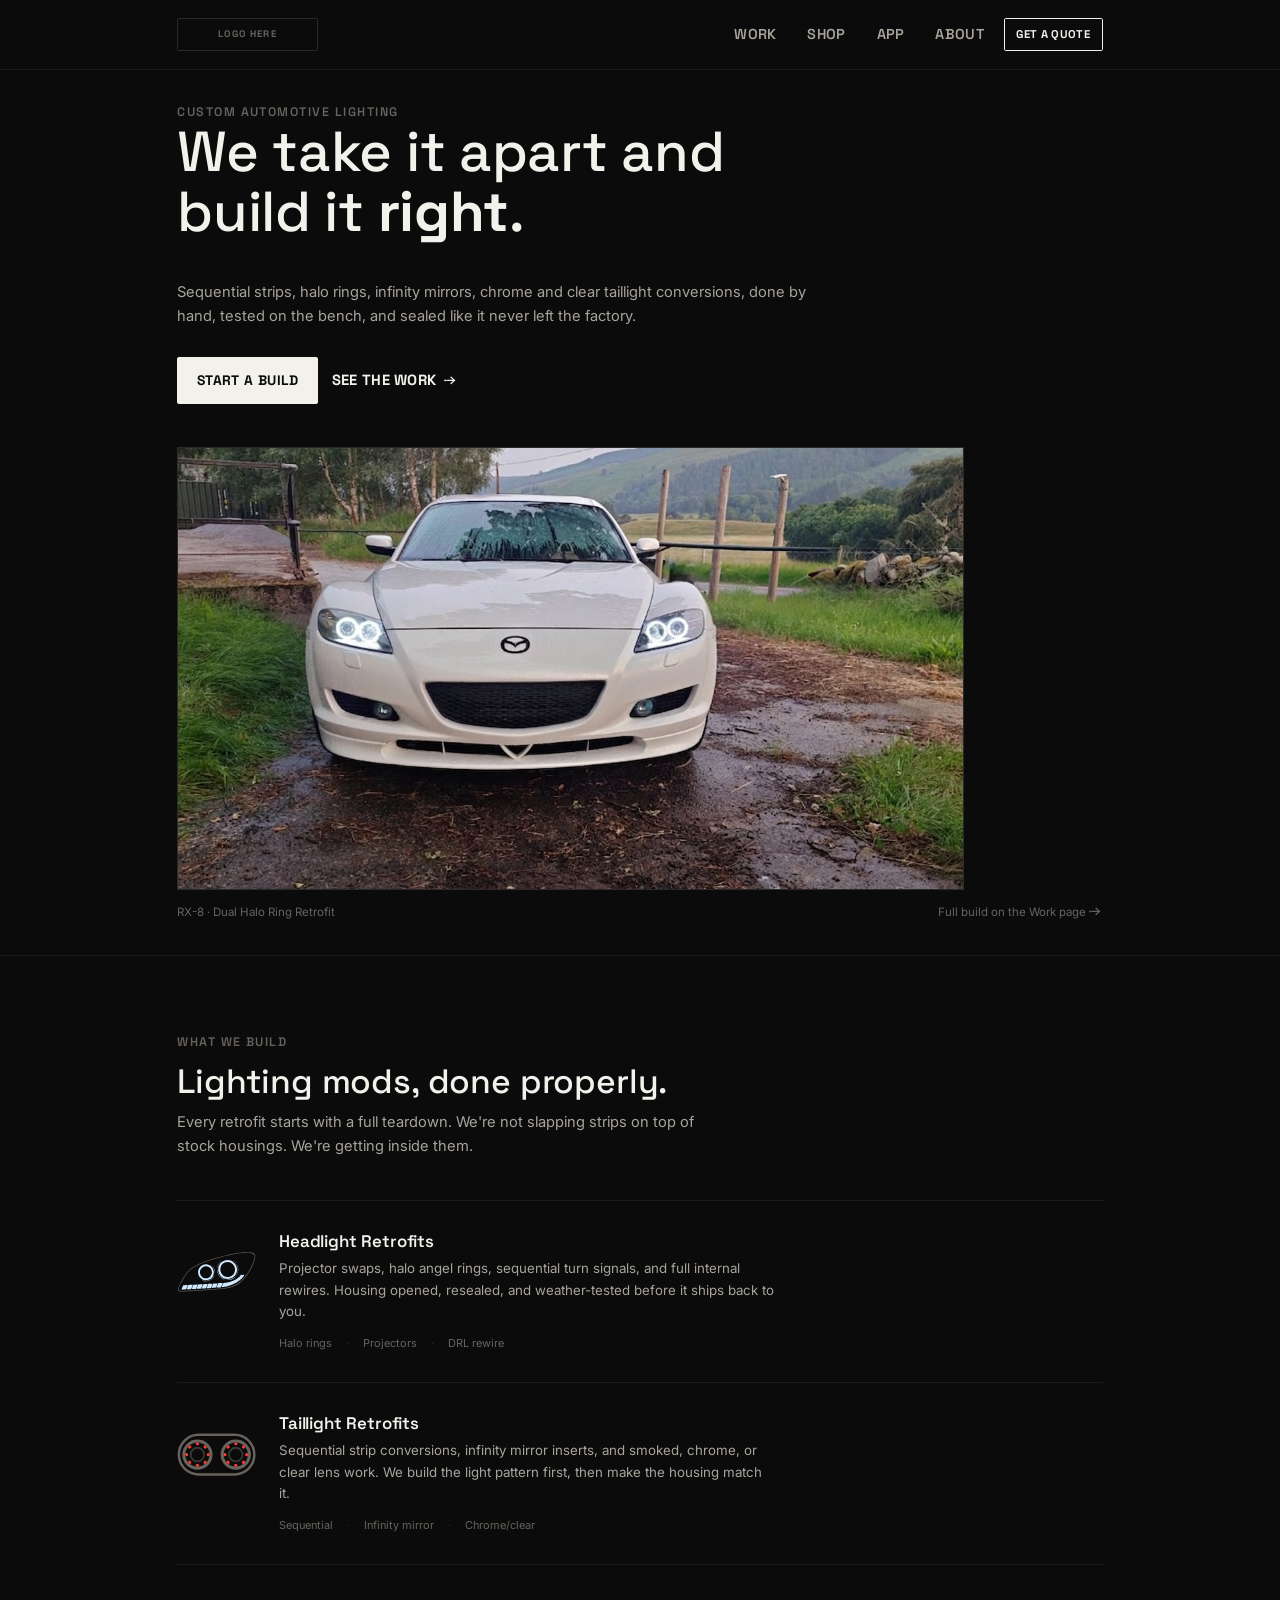
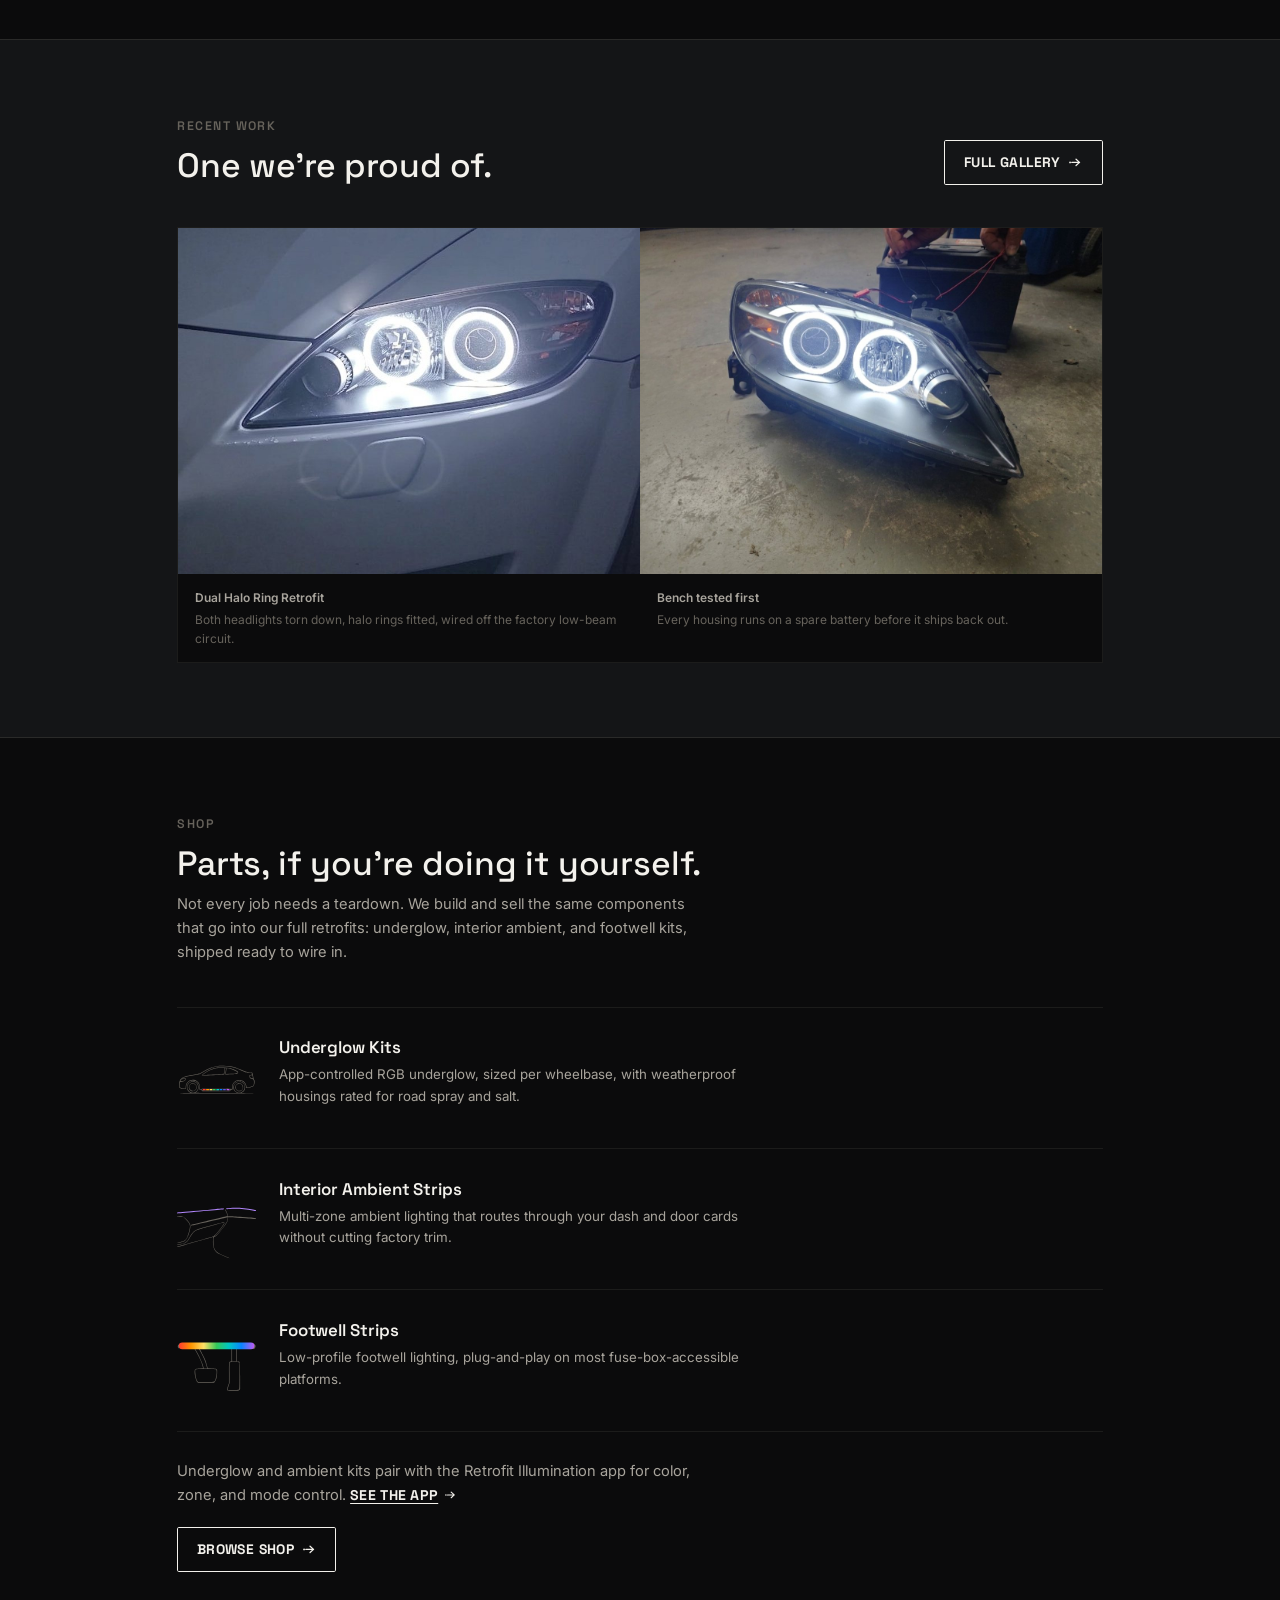
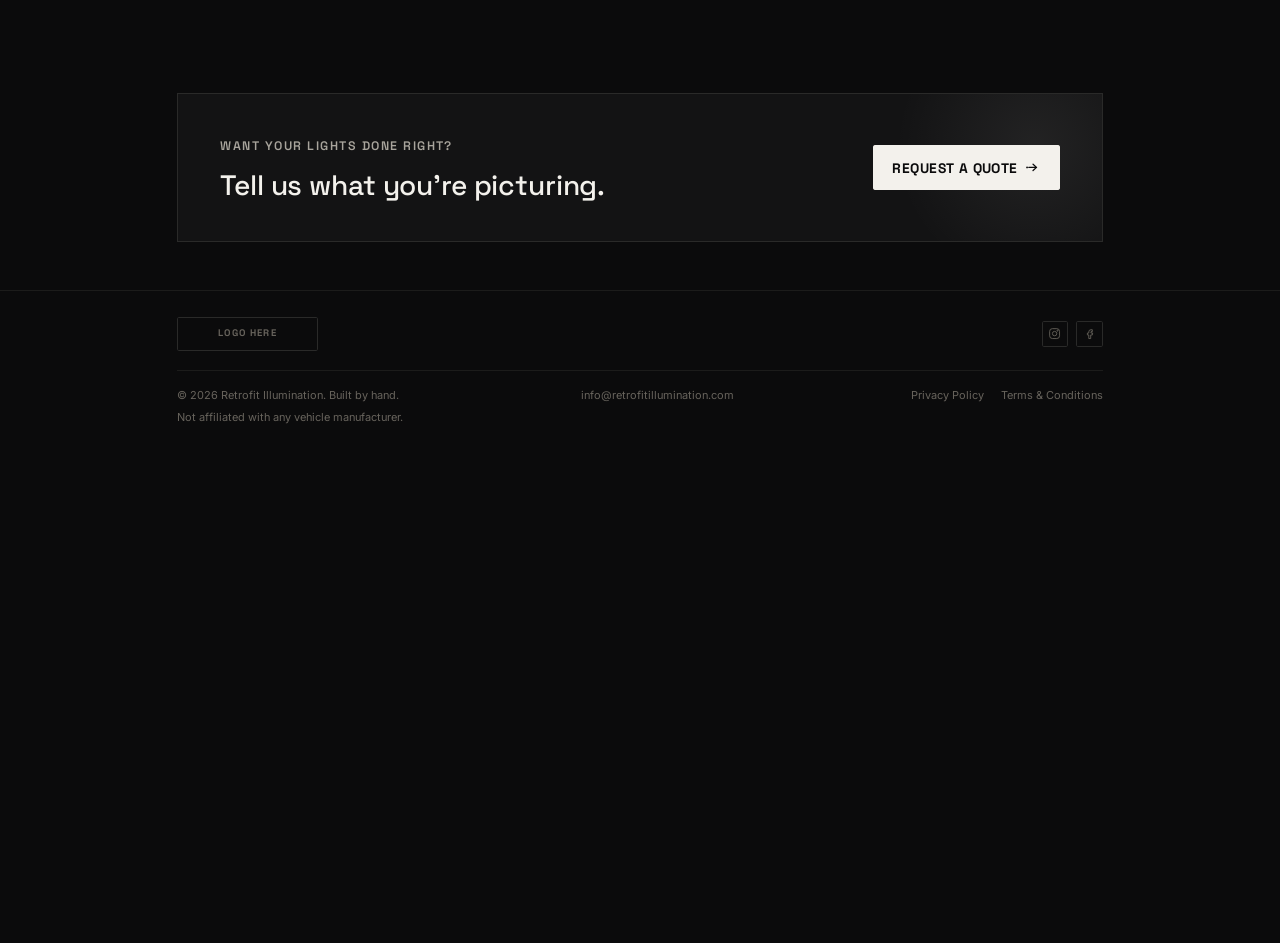
==== commit 0c2d6c19: "Restore manufacturer disclaimer, stacked under the copyright line Instead of sharing a line with the" ====
--- a/index.html
+++ b/index.html
@@ -185,7 +185,10 @@
       </div>
     </div>
     <div class="foot-bottom">
-      <span>© 2026 Retrofit Illumination. Built by hand.</span>
+      <div class="foot-copy">
+        <span>© 2026 Retrofit Illumination. Built by hand.</span>
+        <span>Not affiliated with any vehicle manufacturer.</span>
+      </div>
       <span><a href="mailto:info@retrofitillumination.com">info@retrofitillumination.com</a></span>
       <nav class="foot-legal">
         <a href="#" title="Privacy Policy (coming soon)">Privacy Policy</a>
--- a/css/style.css
+++ b/css/style.css
@@ -422,12 +422,13 @@
 .foot-social a:hover{ color: var(--ink); border-color: var(--ink-dim); }
 .foot-social svg{ width:15px; height:15px; }
 .foot-bottom{
-  display:flex; justify-content:space-between; align-items:center;
+  display:flex; justify-content:space-between; align-items:flex-start;
   padding-top: 1.1rem; border-top: 1px solid var(--line-soft);
   font-size: .78rem; color: var(--ink-faint); flex-wrap:wrap; gap:.6rem 1.6rem;
 }
 .foot-bottom a{ color: var(--ink-faint); }
 .foot-bottom a:hover{ color: var(--ink); }
+.foot-copy{ display:flex; flex-direction:column; gap:.3rem; }
 .foot-legal{ display:flex; gap: 1.2rem; flex-wrap:wrap; }
 
 /* ---------- page header ---------- */
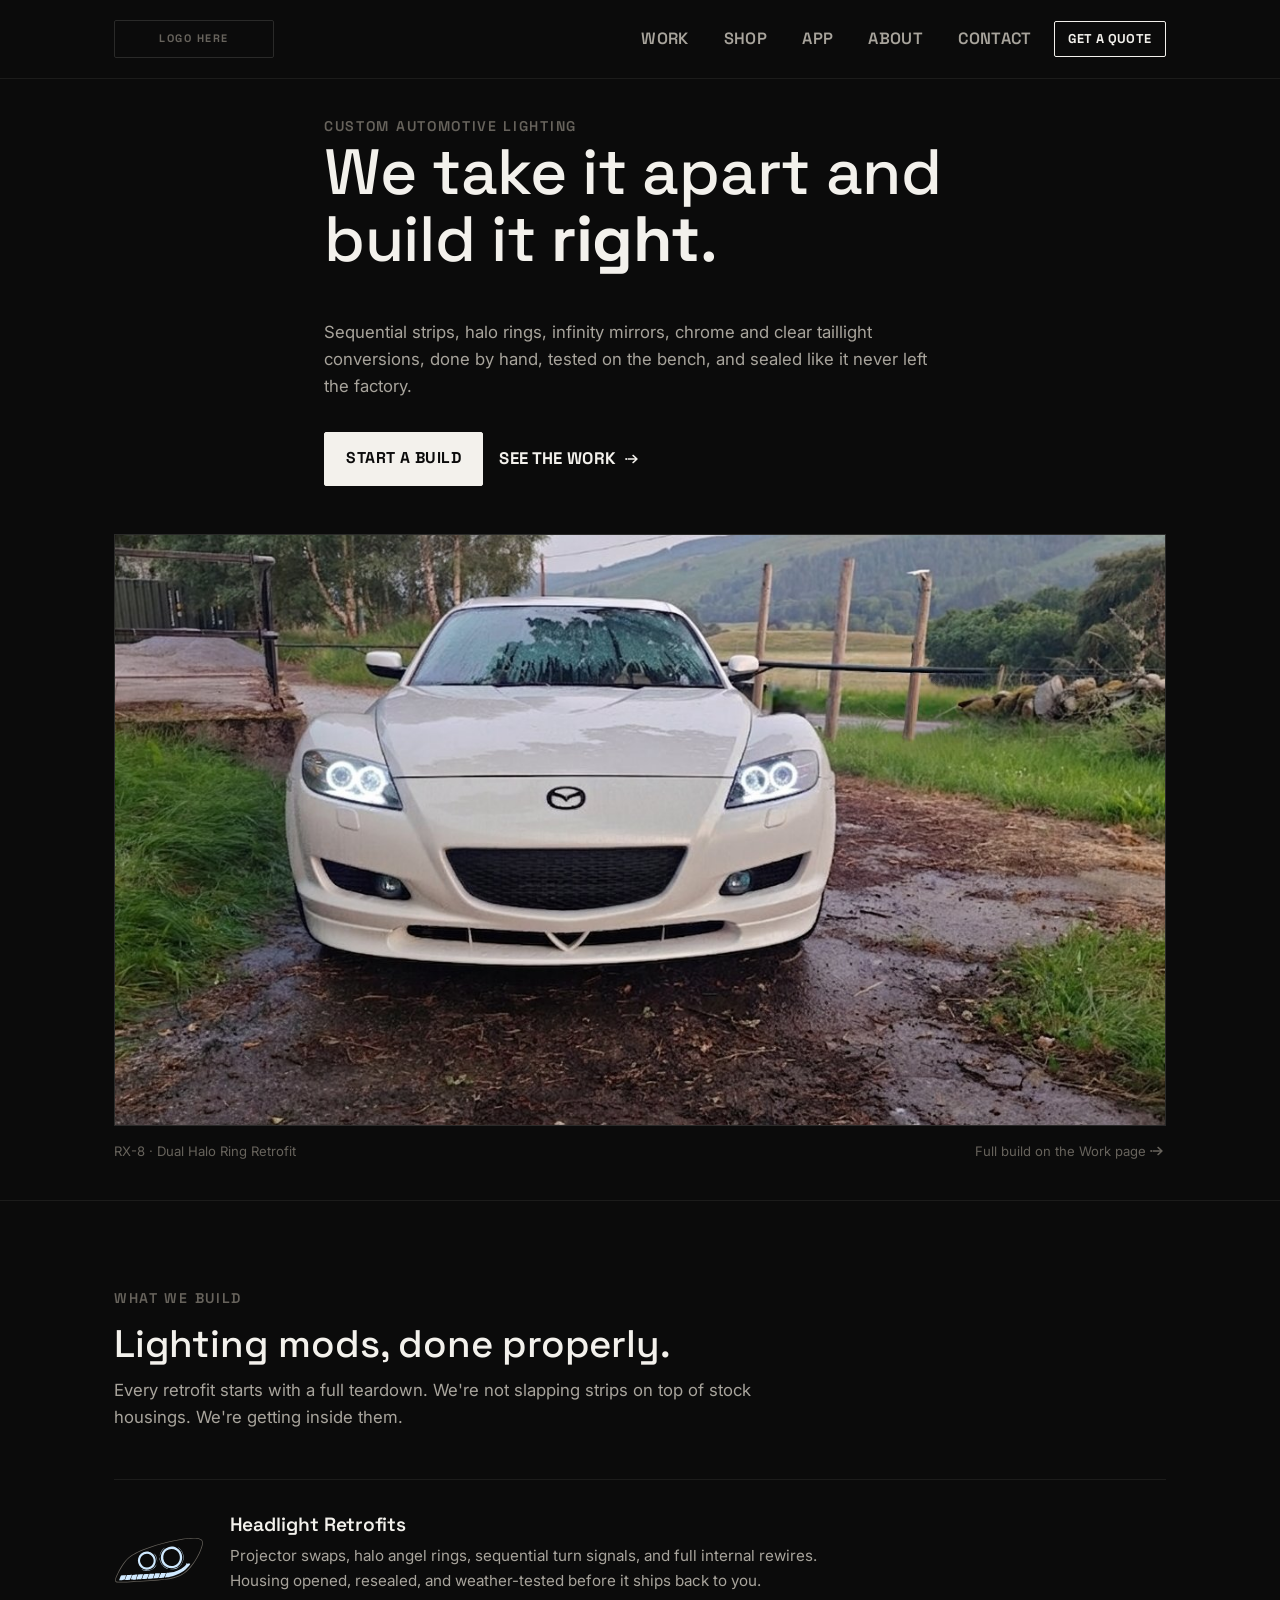
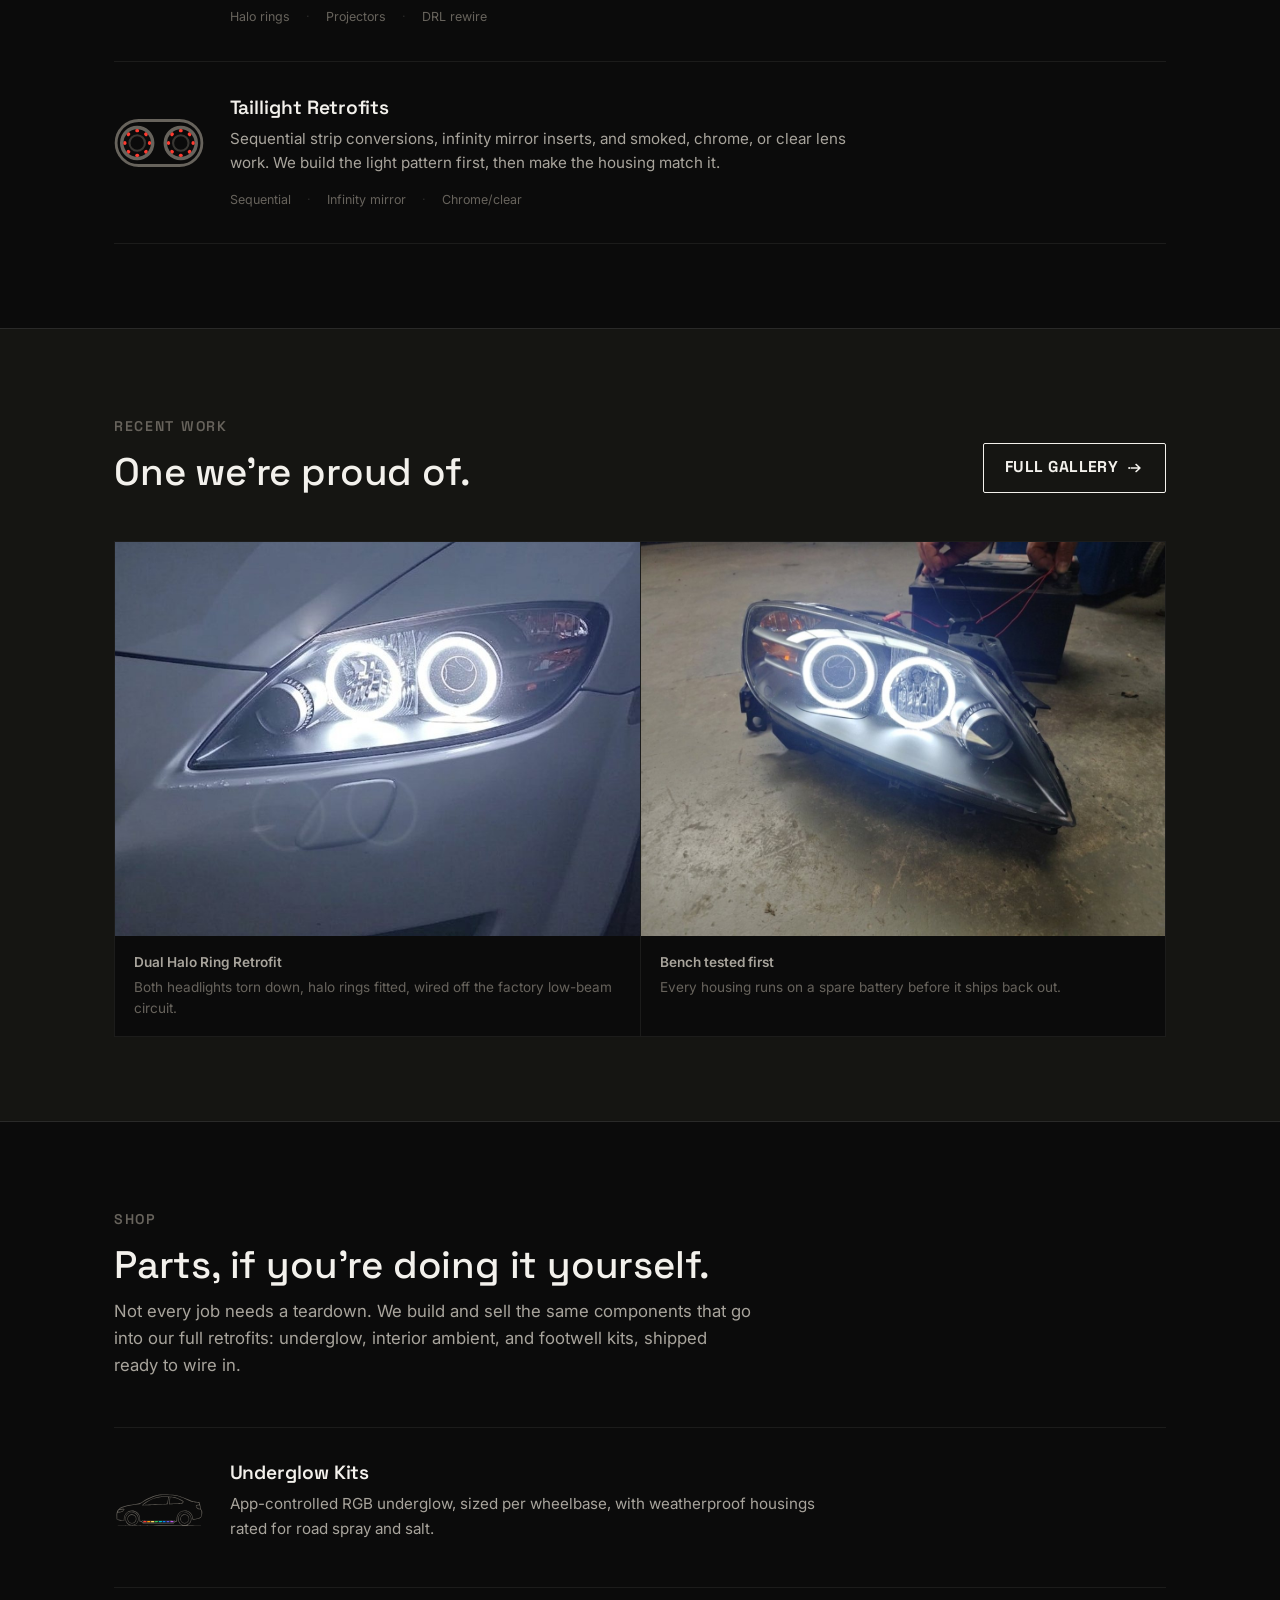
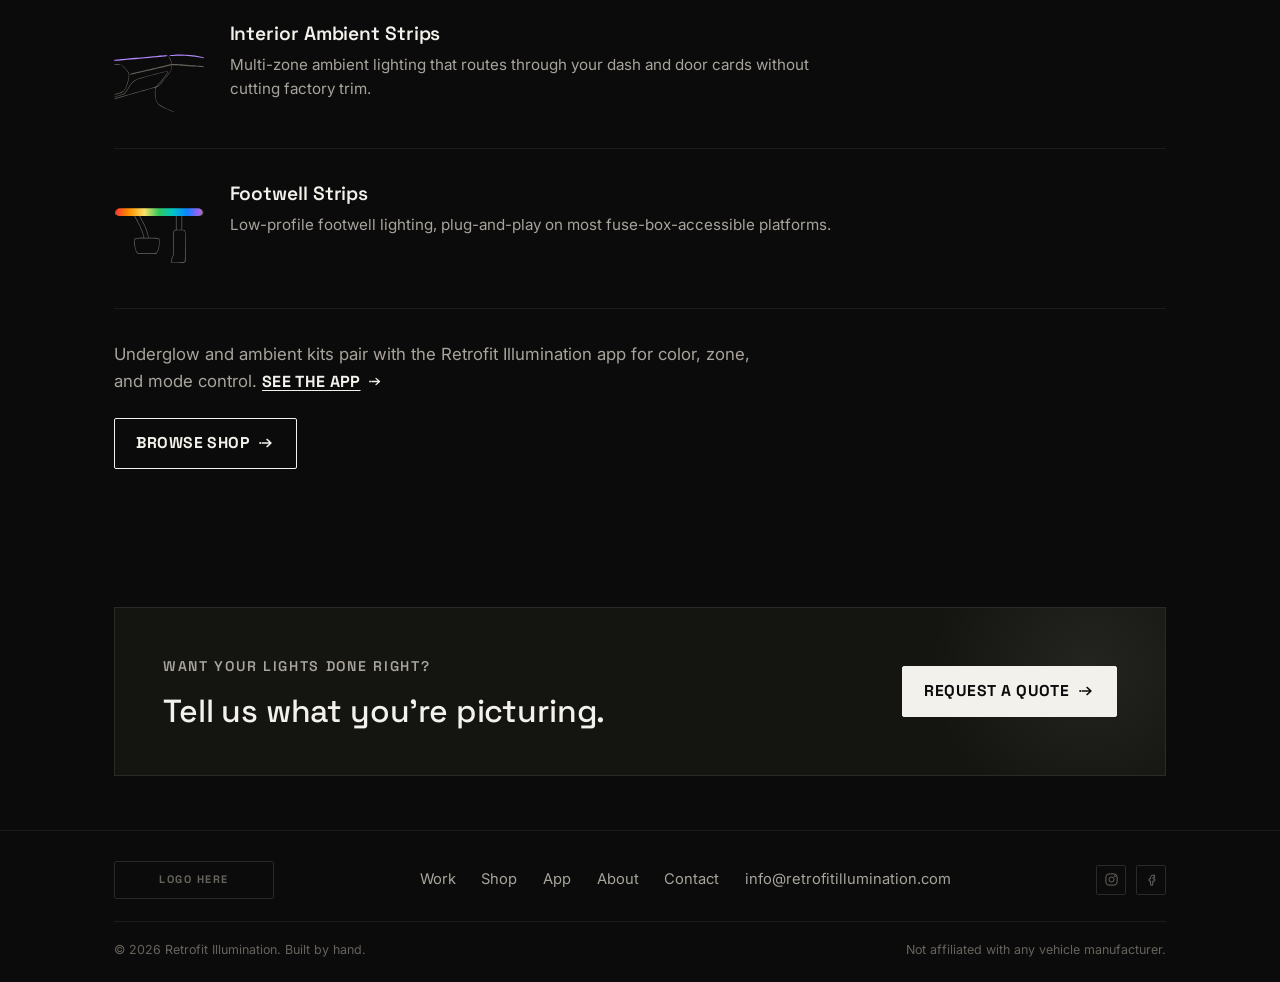
==== commit 4f21c842: "Rework shop layout, fix footer logo link, and warm up alt section backgrounds - Replace stacked shop" ====
--- a/index.html
+++ b/index.html
@@ -21,6 +21,7 @@
         <a href="shop.html">Shop</a>
         <a href="app.html">App</a>
         <a href="about.html">About</a>
+        <a href="contact.html">Contact</a>
       </div>
       <a href="contact.html" class="btn small">Get a Quote</a>
         <button type="button" class="menu-toggle" aria-label="Menu" aria-expanded="false">
@@ -35,6 +36,7 @@
         <li><a href="shop.html">Shop</a></li>
         <li><a href="app.html">App</a></li>
         <li><a href="about.html">About</a></li>
+        <li><a href="contact.html">Contact</a></li>
       </ul>
     </div>
   </div>
@@ -171,10 +173,18 @@
   <div class="wrap">
     <div class="foot-top">
       <div class="foot-brand">
-        <div class="brand">
+        <a href="index.html" class="brand">
           <span class="logo-slot">Logo Here</span>
-        </div>
-      </div>
+        </a>
+      </div>
+      <nav class="foot-nav">
+        <a href="work.html">Work</a>
+        <a href="shop.html">Shop</a>
+        <a href="app.html">App</a>
+        <a href="about.html">About</a>
+        <a href="contact.html">Contact</a>
+        <a href="mailto:info@retrofitillumination.com">info@retrofitillumination.com</a>
+      </nav>
       <div class="foot-social">
         <a href="#" aria-label="Instagram" title="Instagram (coming soon)">
           <svg viewBox="0 0 24 24" fill="none" stroke="currentColor" stroke-width="1.6"><rect x="3" y="3" width="18" height="18" rx="5"/><circle cx="12" cy="12" r="4"/><circle cx="17.3" cy="6.7" r="1"/></svg>
@@ -185,15 +195,8 @@
       </div>
     </div>
     <div class="foot-bottom">
-      <div class="foot-copy">
-        <span>© 2026 Retrofit Illumination. Built by hand.</span>
-        <span>Not affiliated with any vehicle manufacturer.</span>
-      </div>
-      <span><a href="mailto:info@retrofitillumination.com">info@retrofitillumination.com</a></span>
-      <nav class="foot-legal">
-        <a href="#" title="Privacy Policy (coming soon)">Privacy Policy</a>
-        <a href="#" title="Terms &amp; Conditions (coming soon)">Terms &amp; Conditions</a>
-      </nav>
+      <span>© 2026 Retrofit Illumination. Built by hand.</span>
+      <span>Not affiliated with any vehicle manufacturer.</span>
     </div>
   </div>
 </footer>
--- a/css/style.css
+++ b/css/style.css
@@ -6,9 +6,9 @@
 @import url('https://fonts.googleapis.com/css2?family=Space+Grotesk:wght@500;600;700&family=Inter:wght@300;400;500;600;700;800&display=swap');
 
 :root{
-  --bg:        #0b0b0c;
-  --bg-alt:    #141517;
-  --panel:     #131314;
+  --bg:        #0b0b0b;
+  --bg-alt:    #151512;
+  --panel:     #141411;
   --line:      #2a2a29;
   --line-soft: #1c1c1b;
   --ink:       #f3f1ec;
@@ -33,7 +33,6 @@
   line-height: 1.6;
   -webkit-font-smoothing: antialiased;
   -webkit-tap-highlight-color: transparent !important;
-  zoom: 0.88;
 }
 
 img{ max-width:100%; display:block; }
@@ -192,25 +191,20 @@
 
 /* ============ HERO ============ */
 .hero{ padding: 34px 0 0; border-bottom: 1px solid var(--line-soft); }
-.hero-copy{ padding-bottom: 3rem; }
+.hero-copy{ padding-bottom: 3rem; max-width: 760px; }
 .hero-copy .kicker{ margin-bottom: 1.2rem; }
 .hero h1{
   font-weight: 500;
   font-size: clamp(2.4rem, 5vw, 4.2rem);
   line-height: 1.06;
   margin-bottom: .7em;
-  max-width: 760px;
 }
 .hero h1 em{ font-style: normal; font-weight: 700; }
-.hero-copy .lede{ max-width: 760px; }
 .hero-actions{ display:flex; gap: 1rem; margin-top: 2rem; flex-wrap:wrap; }
 
 .hero-photo{ position:relative; border: 1px solid var(--line); overflow:hidden; }
 .hero-photo img{ width:100%; height:100%; aspect-ratio: 16/9; object-fit:cover; object-position: center 30%; }
 .hero-photo .placeholder-img{ aspect-ratio: 16/9; }
-@media (min-width: 901px){
-  .hero-photo{ max-width: 85%; }
-}
 @media (max-width: 640px){
   .hero-photo img, .hero-photo .placeholder-img{ aspect-ratio: 4/3; }
 }
@@ -253,9 +247,6 @@
 
 .alt{ background: var(--bg-alt); border-top:1px solid var(--line); border-bottom:1px solid var(--line); }
 
-.shop-section{ padding: 56px 0; }
-.shop-section .sec-head{ margin-bottom: 2rem; }
-
 /* ---------- index list (services / process / shop teaser) ---------- */
 .index-list{ border-top: 1px solid var(--line-soft); }
 .index-row{
@@ -318,7 +309,6 @@
   padding: 3.4rem 0; border-bottom: 1px solid var(--line-soft);
   align-items:center;
 }
-.feature-row:first-child{ padding-top: 0; }
 .feature-row:nth-child(even) .feature-media{ order:2; }
 .feature-media img, .feature-media .placeholder-img{ width:100%; aspect-ratio: 4/3; object-fit:cover; }
 .feature-media .gallery3{ display:grid; grid-template-columns: 1fr 1fr; gap: 2px; }
@@ -344,17 +334,29 @@
 }
 .shop-search input::placeholder{ color:var(--ink-faint); }
 
-/* ---------- shop product row ---------- */
-.prod-grid{ display:grid; grid-template-columns: repeat(3, 1fr); gap: 1.8rem; }
-.prod-card{ display:flex; flex-direction:column; border: 1px solid var(--line-soft); }
-.prod-card[hidden]{ display:none; }
-.prod-card .placeholder-img{ aspect-ratio: 4/3; margin:0; border:0; border-radius:0; border-bottom: 1px solid var(--line-soft); }
-.prod-card-body{ padding: 1.3rem 1.3rem 0; flex:1; }
-.prod-card-body h3{ font-weight:600; font-size: 1.08rem; margin-bottom:.4rem; }
-.prod-card-body p{ color: var(--ink-dim); font-size:.9rem; }
-.prod-cta{ display:flex; justify-content:space-between; align-items:center; gap:1rem; margin-top:1rem; padding: 1.1rem 1.3rem 1.3rem; }
-.prod-cta .price{ font-family: var(--font-head); font-weight:700; font-size:1.15rem; white-space:nowrap; }
-.prod-cta .price small{ display:block; color:var(--ink-faint); font-weight:500; font-size:.7rem; }
+/* ---------- shop product grid ---------- */
+.shop-cat{ margin: 3rem 0 1.3rem; }
+.shop-cat:first-child{ margin-top: 0; }
+.shop-cat h3{ font-weight:500; font-size: 1.3rem; margin-top:.3em; }
+
+.shop-grid{
+  display:grid; grid-template-columns: repeat(auto-fill, minmax(260px, 1fr));
+  gap: 1.25rem;
+}
+.prod-card{
+  display:flex; flex-direction:column;
+  border: 1px solid var(--line);
+  background: var(--panel);
+  transition: border-color .15s ease;
+}
+.prod-card:hover{ border-color: var(--ink-dim); }
+.prod-card .placeholder-img{ border:none; border-bottom:1px solid var(--line); background:transparent; aspect-ratio: 4/3; }
+.prod-card-body{ display:flex; flex-direction:column; flex:1; padding: 1.2rem 1.3rem 1.4rem; }
+.prod-card h3{ font-weight:600; font-size: 1.05rem; margin: .3rem 0 .5rem; }
+.prod-card p{ color: var(--ink-dim); font-size:.88rem; flex:1; }
+.prod-card-foot{ display:flex; align-items:center; justify-content:space-between; gap:1rem; margin-top: 1.1rem; }
+.prod-card .price{ font-family: var(--font-head); font-weight:700; font-size:1.1rem; white-space:nowrap; }
+.prod-card .price small{ display:block; color:var(--ink-faint); font-weight:500; font-size:.72rem; }
 
 /* ---------- faq ---------- */
 .faq-item{ border-bottom: 1px solid var(--line-soft); padding: 1.5rem 0; }
@@ -413,6 +415,9 @@
   gap: 1.6rem; flex-wrap:wrap; padding-bottom: 1.4rem;
 }
 .foot-brand .brand{ }
+.foot-nav{ display:flex; align-items:center; gap: 1.6rem; flex-wrap:wrap; }
+.foot-nav a{ color: var(--ink-dim); font-size:.92rem; }
+.foot-nav a:hover{ color: var(--ink); }
 .foot-social{ display:flex; gap: .6rem; }
 .foot-social a{
   width: 30px; height: 30px; border: 1px solid var(--line); border-radius: 2px;
@@ -422,27 +427,23 @@
 .foot-social a:hover{ color: var(--ink); border-color: var(--ink-dim); }
 .foot-social svg{ width:15px; height:15px; }
 .foot-bottom{
-  display:flex; justify-content:space-between; align-items:flex-start;
+  display:flex; justify-content:space-between; align-items:center;
   padding-top: 1.1rem; border-top: 1px solid var(--line-soft);
-  font-size: .78rem; color: var(--ink-faint); flex-wrap:wrap; gap:.6rem 1.6rem;
-}
-.foot-bottom a{ color: var(--ink-faint); }
-.foot-bottom a:hover{ color: var(--ink); }
-.foot-copy{ display:flex; flex-direction:column; gap:.3rem; }
-.foot-legal{ display:flex; gap: 1.2rem; flex-wrap:wrap; }
+  font-size: .78rem; color: var(--ink-faint); flex-wrap:wrap; gap:.6rem;
+}
 
 /* ---------- page header ---------- */
 .page-head{ padding: 32px 0 36px; border-bottom: 1px solid var(--line-soft); }
 .page-head h1{ font-weight:500; font-size: clamp(2rem, 4vw, 3.2rem); margin-top:.4em; }
 
 /* ---------- article (about page) ---------- */
-.article{ max-width: 820px; }
+.article{ max-width: 700px; }
 .article .lede{ font-weight:300; font-size: 1.28rem; color: var(--ink); line-height:1.5; max-width:none; }
 .article p + p{ margin-top: 1.3rem; }
 .article p{ color: var(--ink-dim); }
 .article h2{ font-weight:500; font-size: 1.4rem; margin: 2.6rem 0 1rem; color: var(--ink); }
 .article figure{ margin: 2.6rem 0; }
-.article figure img{ width:100%; max-width: 560px; aspect-ratio: 4/3; object-fit:cover; object-position: center 25%; }
+.article figure img{ width:100%; }
 
 /* ---------- responsive ---------- */
 @media (max-width: 900px){
@@ -451,7 +452,6 @@
   .photo-grid{ grid-template-columns: 1fr; }
   .feature-row, .feature-row:nth-child(even) .feature-media{ grid-template-columns: 1fr; order:0; }
   .feature-row{ grid-template-columns: 1fr; gap: 1.4rem; padding: 2.2rem 0; }
-  .prod-grid{ grid-template-columns: repeat(2, 1fr); }
 }
 @media (max-width: 640px){
   .nav-links{ display:none; }
@@ -461,7 +461,7 @@
   .process li{ border-bottom: 1px solid var(--line-soft); }
   .field-row{ grid-template-columns: 1fr; }
   .index-row{ grid-template-columns: 50px 1fr; }
-  .prod-grid{ grid-template-columns: 1fr; }
+  .foot-nav{ gap: 1.8rem 2.2rem; }
   .foot-bottom{ flex-direction:column; align-items:flex-start; }
   .hide-mobile{ display:none; }
   .feature-media img, .feature-media .placeholder-img{ aspect-ratio: 3/2; }
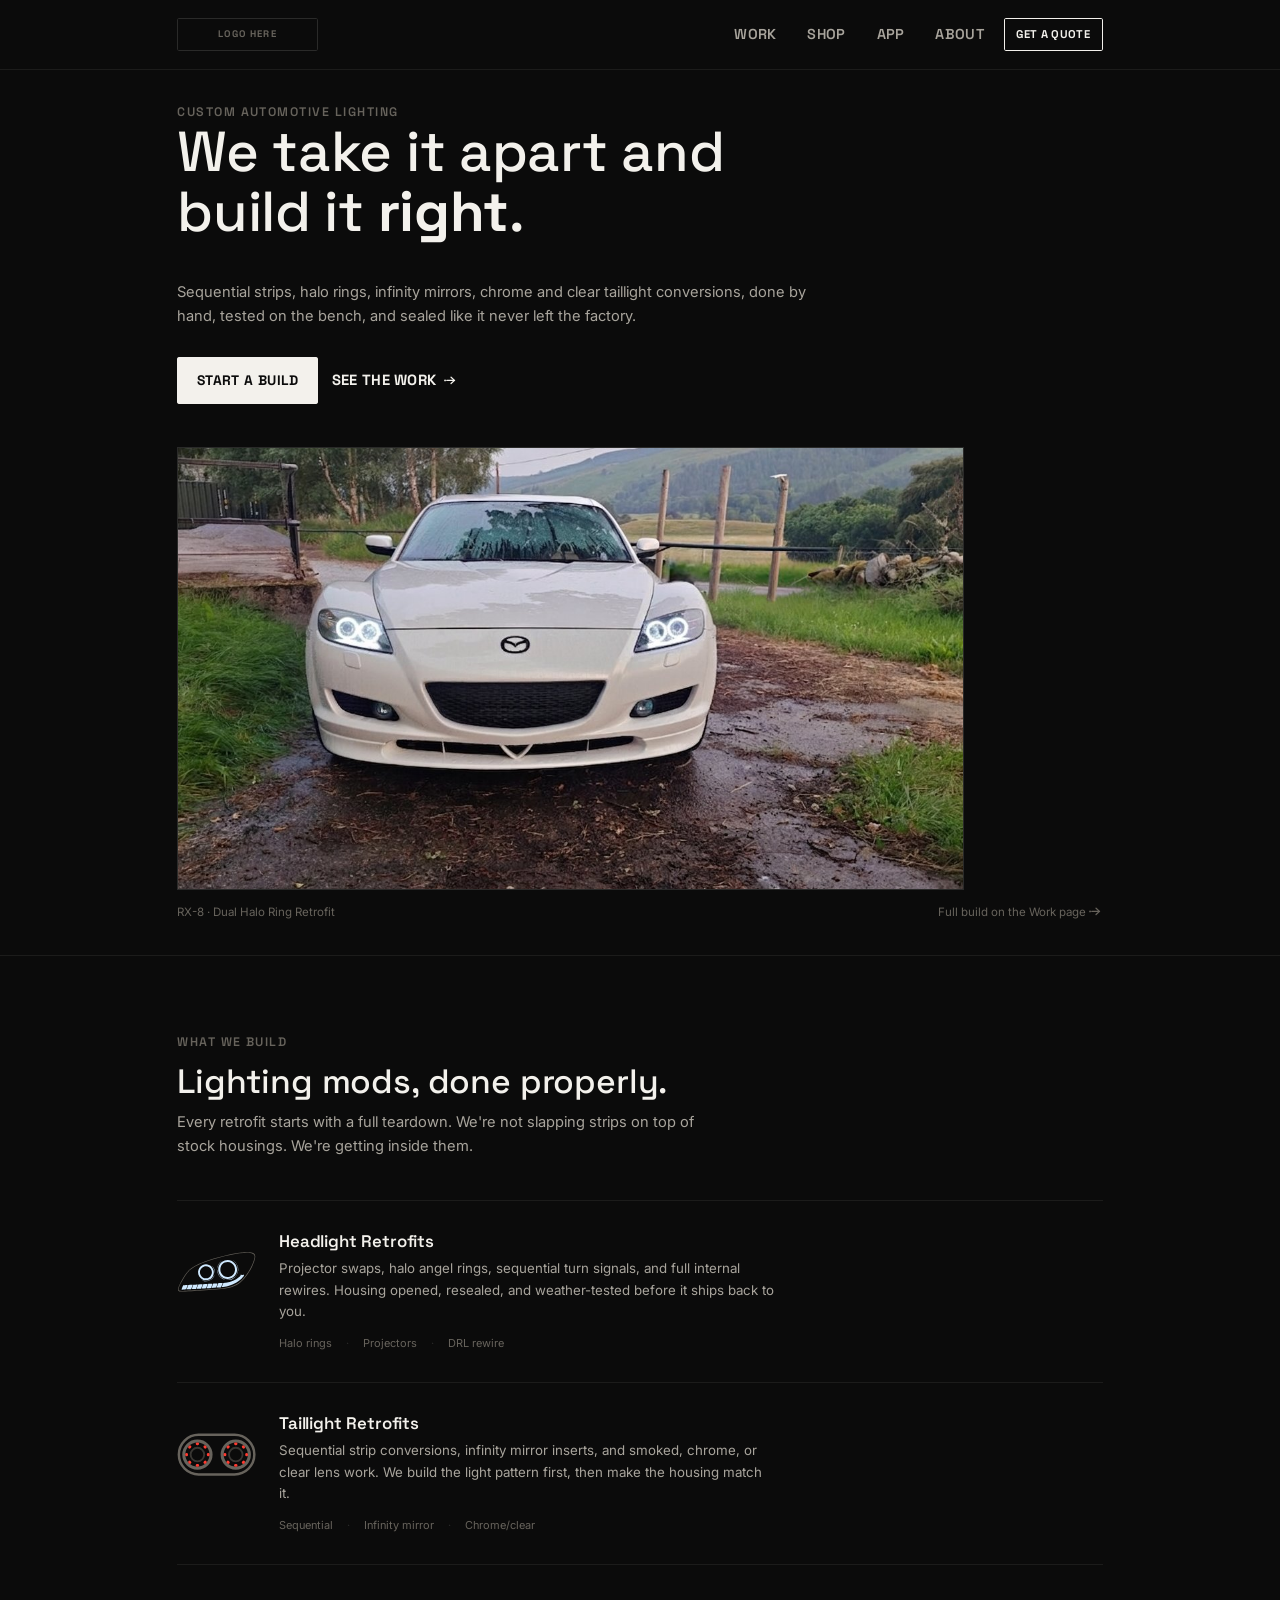
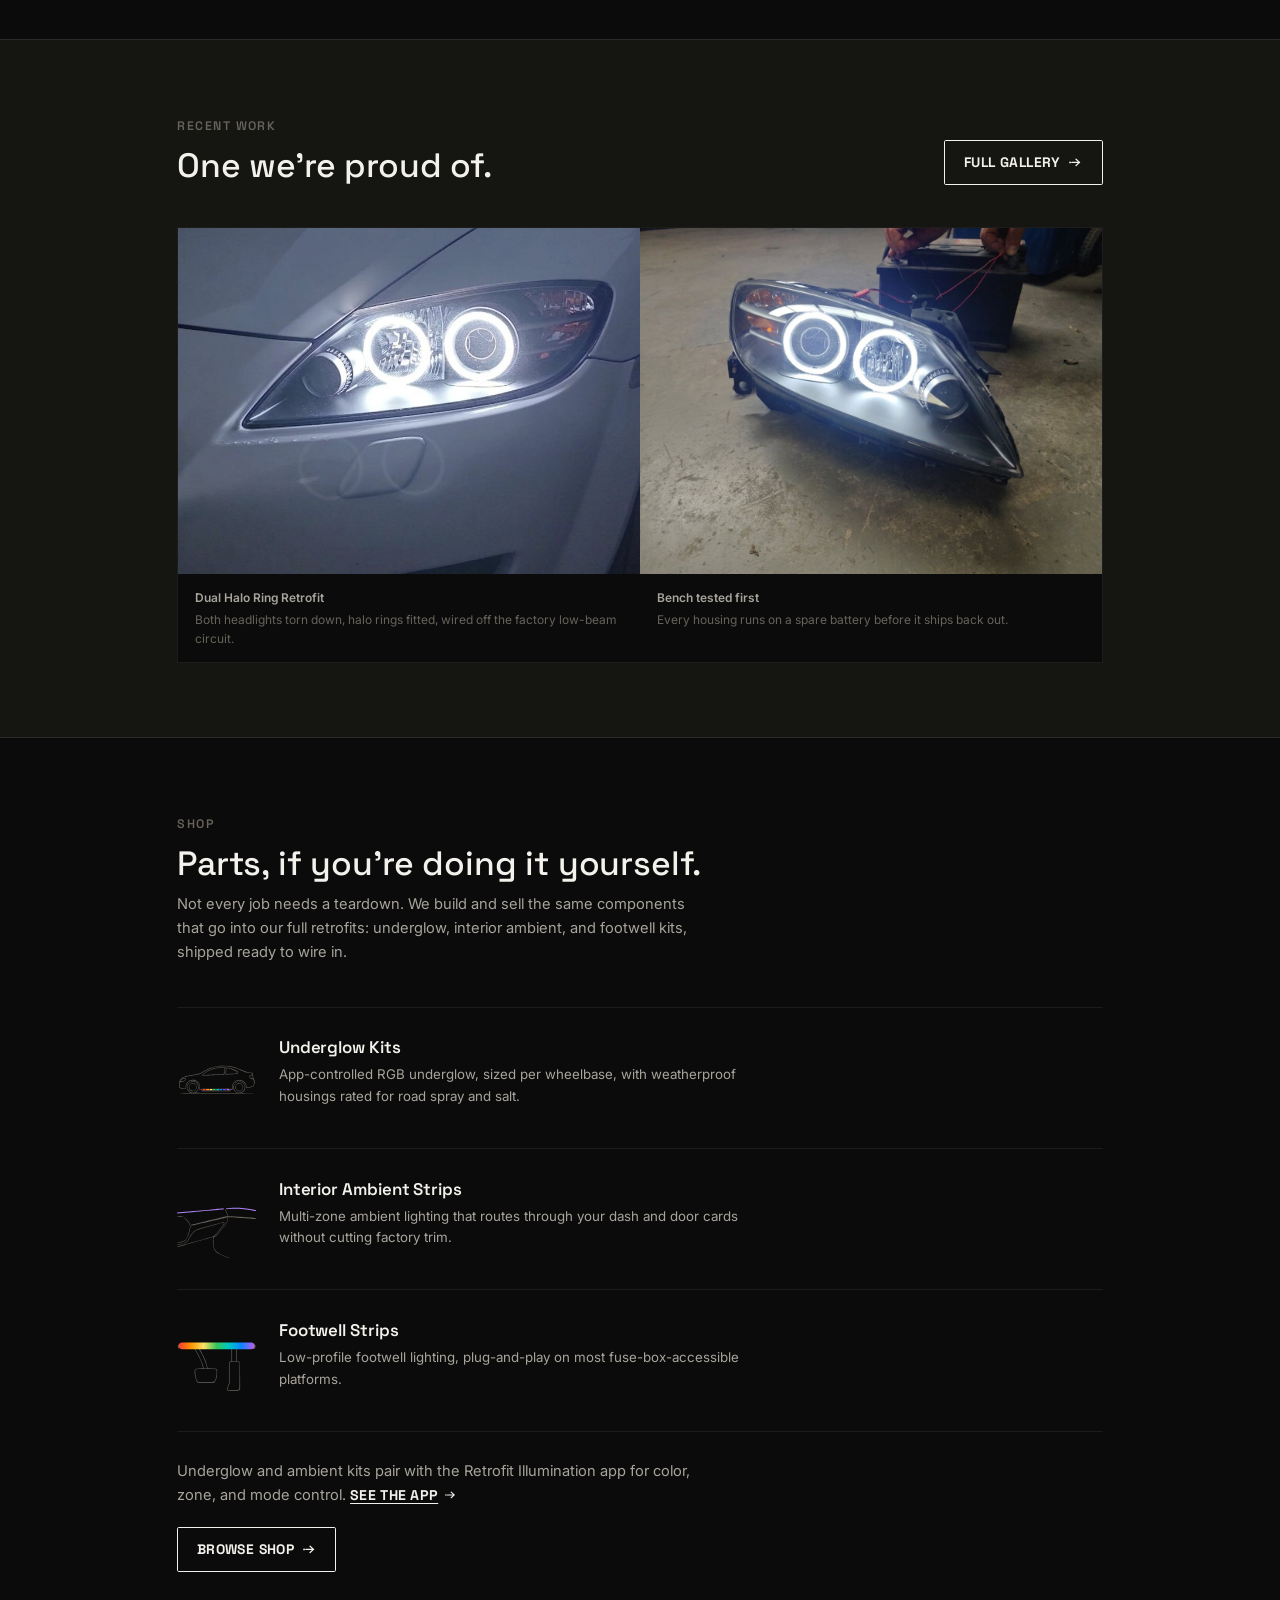
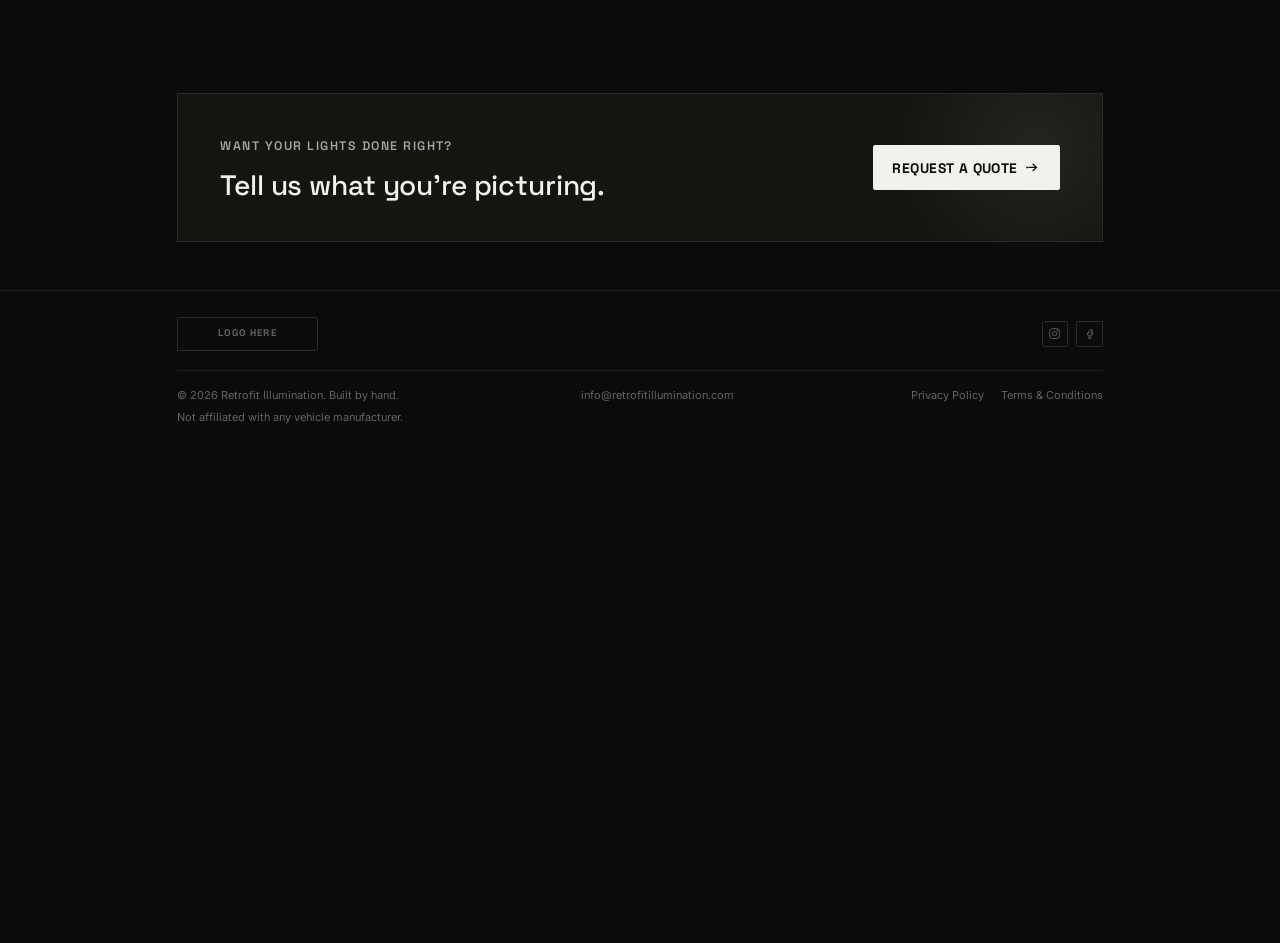
==== commit 76cc20ff: "Merge origin/master, keeping footer logo link, add-on removal, and neutral alt backgrounds Another s" ====
--- a/index.html
+++ b/index.html
@@ -21,7 +21,6 @@
         <a href="shop.html">Shop</a>
         <a href="app.html">App</a>
         <a href="about.html">About</a>
-        <a href="contact.html">Contact</a>
       </div>
       <a href="contact.html" class="btn small">Get a Quote</a>
         <button type="button" class="menu-toggle" aria-label="Menu" aria-expanded="false">
@@ -36,7 +35,6 @@
         <li><a href="shop.html">Shop</a></li>
         <li><a href="app.html">App</a></li>
         <li><a href="about.html">About</a></li>
-        <li><a href="contact.html">Contact</a></li>
       </ul>
     </div>
   </div>
@@ -177,14 +175,6 @@
           <span class="logo-slot">Logo Here</span>
         </a>
       </div>
-      <nav class="foot-nav">
-        <a href="work.html">Work</a>
-        <a href="shop.html">Shop</a>
-        <a href="app.html">App</a>
-        <a href="about.html">About</a>
-        <a href="contact.html">Contact</a>
-        <a href="mailto:info@retrofitillumination.com">info@retrofitillumination.com</a>
-      </nav>
       <div class="foot-social">
         <a href="#" aria-label="Instagram" title="Instagram (coming soon)">
           <svg viewBox="0 0 24 24" fill="none" stroke="currentColor" stroke-width="1.6"><rect x="3" y="3" width="18" height="18" rx="5"/><circle cx="12" cy="12" r="4"/><circle cx="17.3" cy="6.7" r="1"/></svg>
@@ -195,8 +185,15 @@
       </div>
     </div>
     <div class="foot-bottom">
-      <span>© 2026 Retrofit Illumination. Built by hand.</span>
-      <span>Not affiliated with any vehicle manufacturer.</span>
+      <div class="foot-copy">
+        <span>© 2026 Retrofit Illumination. Built by hand.</span>
+        <span>Not affiliated with any vehicle manufacturer.</span>
+      </div>
+      <span><a href="mailto:info@retrofitillumination.com">info@retrofitillumination.com</a></span>
+      <nav class="foot-legal">
+        <a href="#" title="Privacy Policy (coming soon)">Privacy Policy</a>
+        <a href="#" title="Terms &amp; Conditions (coming soon)">Terms &amp; Conditions</a>
+      </nav>
     </div>
   </div>
 </footer>
--- a/css/style.css
+++ b/css/style.css
@@ -33,6 +33,7 @@
   line-height: 1.6;
   -webkit-font-smoothing: antialiased;
   -webkit-tap-highlight-color: transparent !important;
+  zoom: 0.88;
 }
 
 img{ max-width:100%; display:block; }
@@ -191,20 +192,25 @@
 
 /* ============ HERO ============ */
 .hero{ padding: 34px 0 0; border-bottom: 1px solid var(--line-soft); }
-.hero-copy{ padding-bottom: 3rem; max-width: 760px; }
+.hero-copy{ padding-bottom: 3rem; }
 .hero-copy .kicker{ margin-bottom: 1.2rem; }
 .hero h1{
   font-weight: 500;
   font-size: clamp(2.4rem, 5vw, 4.2rem);
   line-height: 1.06;
   margin-bottom: .7em;
+  max-width: 760px;
 }
 .hero h1 em{ font-style: normal; font-weight: 700; }
+.hero-copy .lede{ max-width: 760px; }
 .hero-actions{ display:flex; gap: 1rem; margin-top: 2rem; flex-wrap:wrap; }
 
 .hero-photo{ position:relative; border: 1px solid var(--line); overflow:hidden; }
 .hero-photo img{ width:100%; height:100%; aspect-ratio: 16/9; object-fit:cover; object-position: center 30%; }
 .hero-photo .placeholder-img{ aspect-ratio: 16/9; }
+@media (min-width: 901px){
+  .hero-photo{ max-width: 85%; }
+}
 @media (max-width: 640px){
   .hero-photo img, .hero-photo .placeholder-img{ aspect-ratio: 4/3; }
 }
@@ -247,6 +253,9 @@
 
 .alt{ background: var(--bg-alt); border-top:1px solid var(--line); border-bottom:1px solid var(--line); }
 
+.shop-section{ padding: 56px 0; }
+.shop-section .sec-head{ margin-bottom: 2rem; }
+
 /* ---------- index list (services / process / shop teaser) ---------- */
 .index-list{ border-top: 1px solid var(--line-soft); }
 .index-row{
@@ -309,6 +318,7 @@
   padding: 3.4rem 0; border-bottom: 1px solid var(--line-soft);
   align-items:center;
 }
+.feature-row:first-child{ padding-top: 0; }
 .feature-row:nth-child(even) .feature-media{ order:2; }
 .feature-media img, .feature-media .placeholder-img{ width:100%; aspect-ratio: 4/3; object-fit:cover; }
 .feature-media .gallery3{ display:grid; grid-template-columns: 1fr 1fr; gap: 2px; }
@@ -334,29 +344,17 @@
 }
 .shop-search input::placeholder{ color:var(--ink-faint); }
 
-/* ---------- shop product grid ---------- */
-.shop-cat{ margin: 3rem 0 1.3rem; }
-.shop-cat:first-child{ margin-top: 0; }
-.shop-cat h3{ font-weight:500; font-size: 1.3rem; margin-top:.3em; }
-
-.shop-grid{
-  display:grid; grid-template-columns: repeat(auto-fill, minmax(260px, 1fr));
-  gap: 1.25rem;
-}
-.prod-card{
-  display:flex; flex-direction:column;
-  border: 1px solid var(--line);
-  background: var(--panel);
-  transition: border-color .15s ease;
-}
-.prod-card:hover{ border-color: var(--ink-dim); }
-.prod-card .placeholder-img{ border:none; border-bottom:1px solid var(--line); background:transparent; aspect-ratio: 4/3; }
-.prod-card-body{ display:flex; flex-direction:column; flex:1; padding: 1.2rem 1.3rem 1.4rem; }
-.prod-card h3{ font-weight:600; font-size: 1.05rem; margin: .3rem 0 .5rem; }
-.prod-card p{ color: var(--ink-dim); font-size:.88rem; flex:1; }
-.prod-card-foot{ display:flex; align-items:center; justify-content:space-between; gap:1rem; margin-top: 1.1rem; }
-.prod-card .price{ font-family: var(--font-head); font-weight:700; font-size:1.1rem; white-space:nowrap; }
-.prod-card .price small{ display:block; color:var(--ink-faint); font-weight:500; font-size:.72rem; }
+/* ---------- shop product row ---------- */
+.prod-grid{ display:grid; grid-template-columns: repeat(3, 1fr); gap: 1.8rem; }
+.prod-card{ display:flex; flex-direction:column; border: 1px solid var(--line-soft); }
+.prod-card[hidden]{ display:none; }
+.prod-card .placeholder-img{ aspect-ratio: 4/3; margin:0; border:0; border-radius:0; border-bottom: 1px solid var(--line-soft); }
+.prod-card-body{ padding: 1.3rem 1.3rem 0; flex:1; }
+.prod-card-body h3{ font-weight:600; font-size: 1.08rem; margin-bottom:.4rem; }
+.prod-card-body p{ color: var(--ink-dim); font-size:.9rem; }
+.prod-cta{ display:flex; justify-content:space-between; align-items:center; gap:1rem; margin-top:1rem; padding: 1.1rem 1.3rem 1.3rem; }
+.prod-cta .price{ font-family: var(--font-head); font-weight:700; font-size:1.15rem; white-space:nowrap; }
+.prod-cta .price small{ display:block; color:var(--ink-faint); font-weight:500; font-size:.7rem; }
 
 /* ---------- faq ---------- */
 .faq-item{ border-bottom: 1px solid var(--line-soft); padding: 1.5rem 0; }
@@ -415,9 +413,6 @@
   gap: 1.6rem; flex-wrap:wrap; padding-bottom: 1.4rem;
 }
 .foot-brand .brand{ }
-.foot-nav{ display:flex; align-items:center; gap: 1.6rem; flex-wrap:wrap; }
-.foot-nav a{ color: var(--ink-dim); font-size:.92rem; }
-.foot-nav a:hover{ color: var(--ink); }
 .foot-social{ display:flex; gap: .6rem; }
 .foot-social a{
   width: 30px; height: 30px; border: 1px solid var(--line); border-radius: 2px;
@@ -427,23 +422,27 @@
 .foot-social a:hover{ color: var(--ink); border-color: var(--ink-dim); }
 .foot-social svg{ width:15px; height:15px; }
 .foot-bottom{
-  display:flex; justify-content:space-between; align-items:center;
+  display:flex; justify-content:space-between; align-items:flex-start;
   padding-top: 1.1rem; border-top: 1px solid var(--line-soft);
-  font-size: .78rem; color: var(--ink-faint); flex-wrap:wrap; gap:.6rem;
-}
+  font-size: .78rem; color: var(--ink-faint); flex-wrap:wrap; gap:.6rem 1.6rem;
+}
+.foot-bottom a{ color: var(--ink-faint); }
+.foot-bottom a:hover{ color: var(--ink); }
+.foot-copy{ display:flex; flex-direction:column; gap:.3rem; }
+.foot-legal{ display:flex; gap: 1.2rem; flex-wrap:wrap; }
 
 /* ---------- page header ---------- */
 .page-head{ padding: 32px 0 36px; border-bottom: 1px solid var(--line-soft); }
 .page-head h1{ font-weight:500; font-size: clamp(2rem, 4vw, 3.2rem); margin-top:.4em; }
 
 /* ---------- article (about page) ---------- */
-.article{ max-width: 700px; }
+.article{ max-width: 820px; }
 .article .lede{ font-weight:300; font-size: 1.28rem; color: var(--ink); line-height:1.5; max-width:none; }
 .article p + p{ margin-top: 1.3rem; }
 .article p{ color: var(--ink-dim); }
 .article h2{ font-weight:500; font-size: 1.4rem; margin: 2.6rem 0 1rem; color: var(--ink); }
 .article figure{ margin: 2.6rem 0; }
-.article figure img{ width:100%; }
+.article figure img{ width:100%; max-width: 560px; aspect-ratio: 4/3; object-fit:cover; object-position: center 25%; }
 
 /* ---------- responsive ---------- */
 @media (max-width: 900px){
@@ -452,6 +451,7 @@
   .photo-grid{ grid-template-columns: 1fr; }
   .feature-row, .feature-row:nth-child(even) .feature-media{ grid-template-columns: 1fr; order:0; }
   .feature-row{ grid-template-columns: 1fr; gap: 1.4rem; padding: 2.2rem 0; }
+  .prod-grid{ grid-template-columns: repeat(2, 1fr); }
 }
 @media (max-width: 640px){
   .nav-links{ display:none; }
@@ -461,7 +461,7 @@
   .process li{ border-bottom: 1px solid var(--line-soft); }
   .field-row{ grid-template-columns: 1fr; }
   .index-row{ grid-template-columns: 50px 1fr; }
-  .foot-nav{ gap: 1.8rem 2.2rem; }
+  .prod-grid{ grid-template-columns: 1fr; }
   .foot-bottom{ flex-direction:column; align-items:flex-start; }
   .hide-mobile{ display:none; }
   .feature-media img, .feature-media .placeholder-img{ aspect-ratio: 3/2; }
